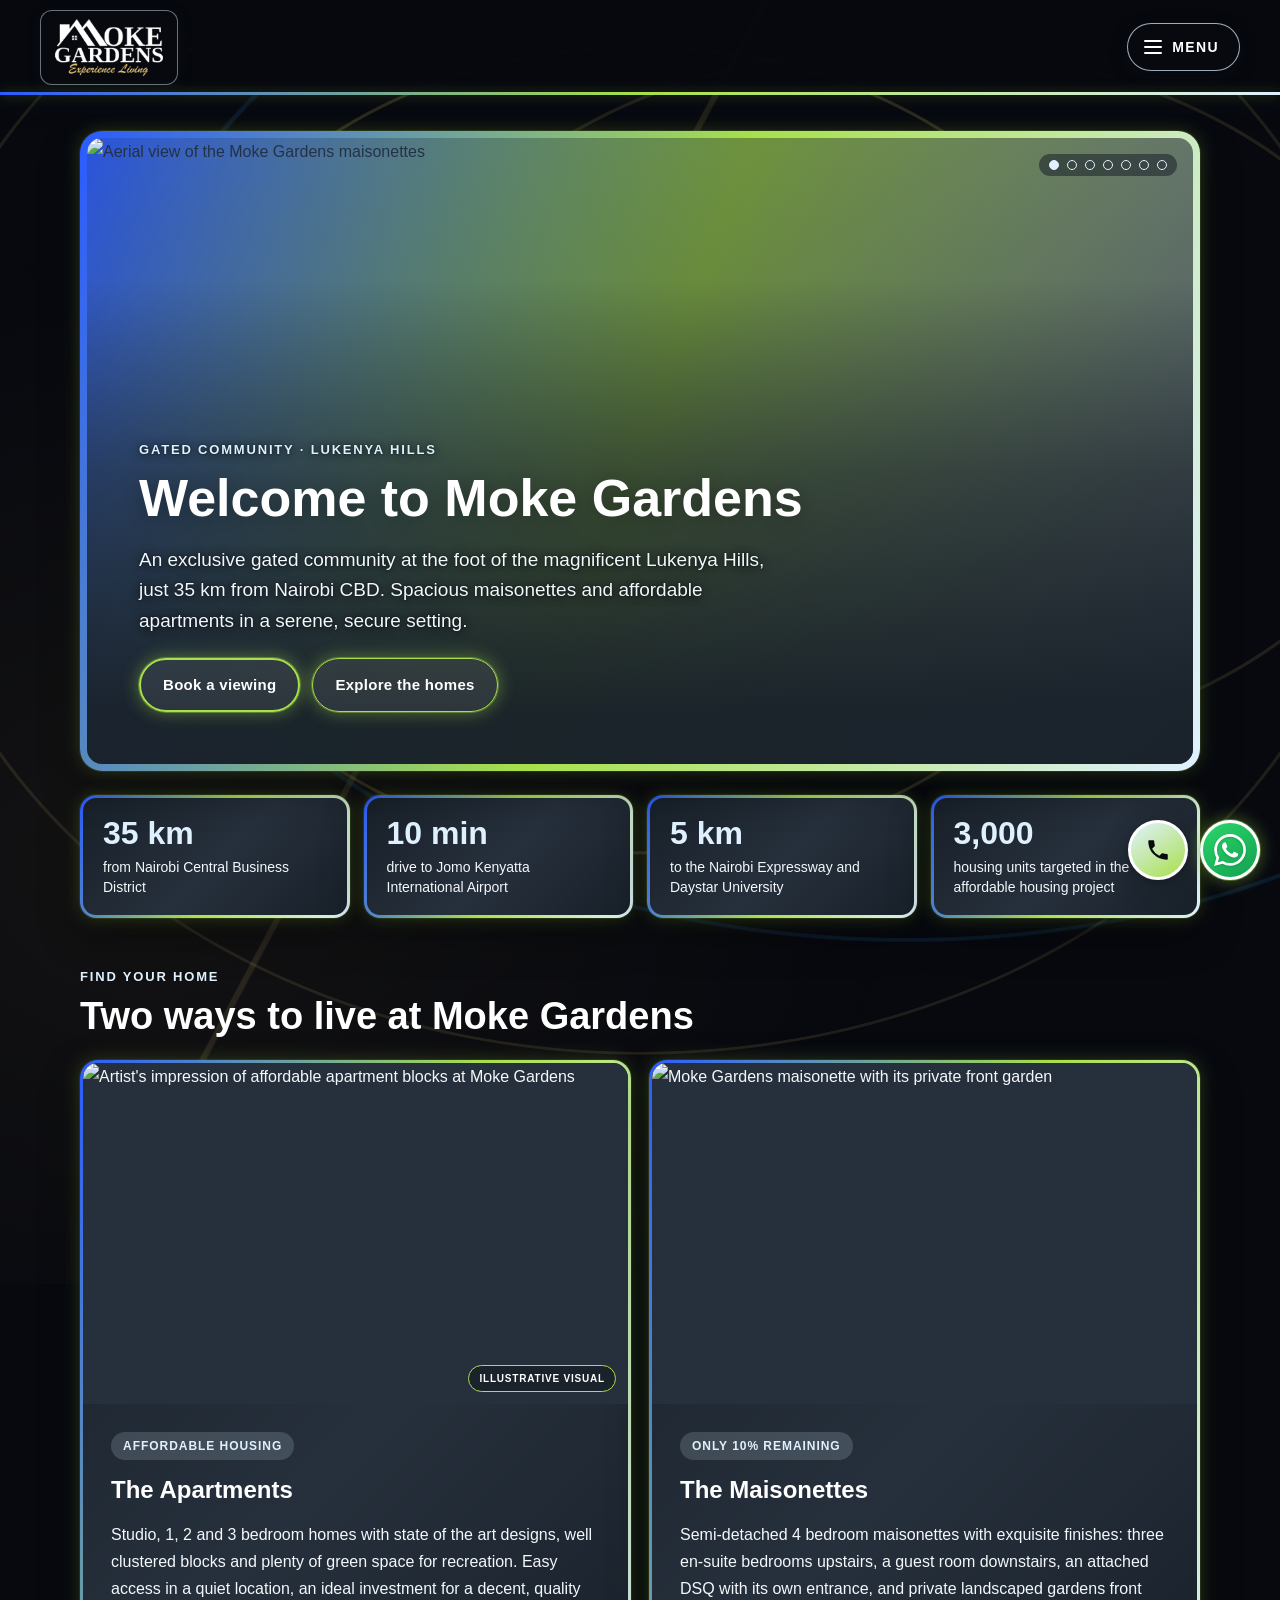
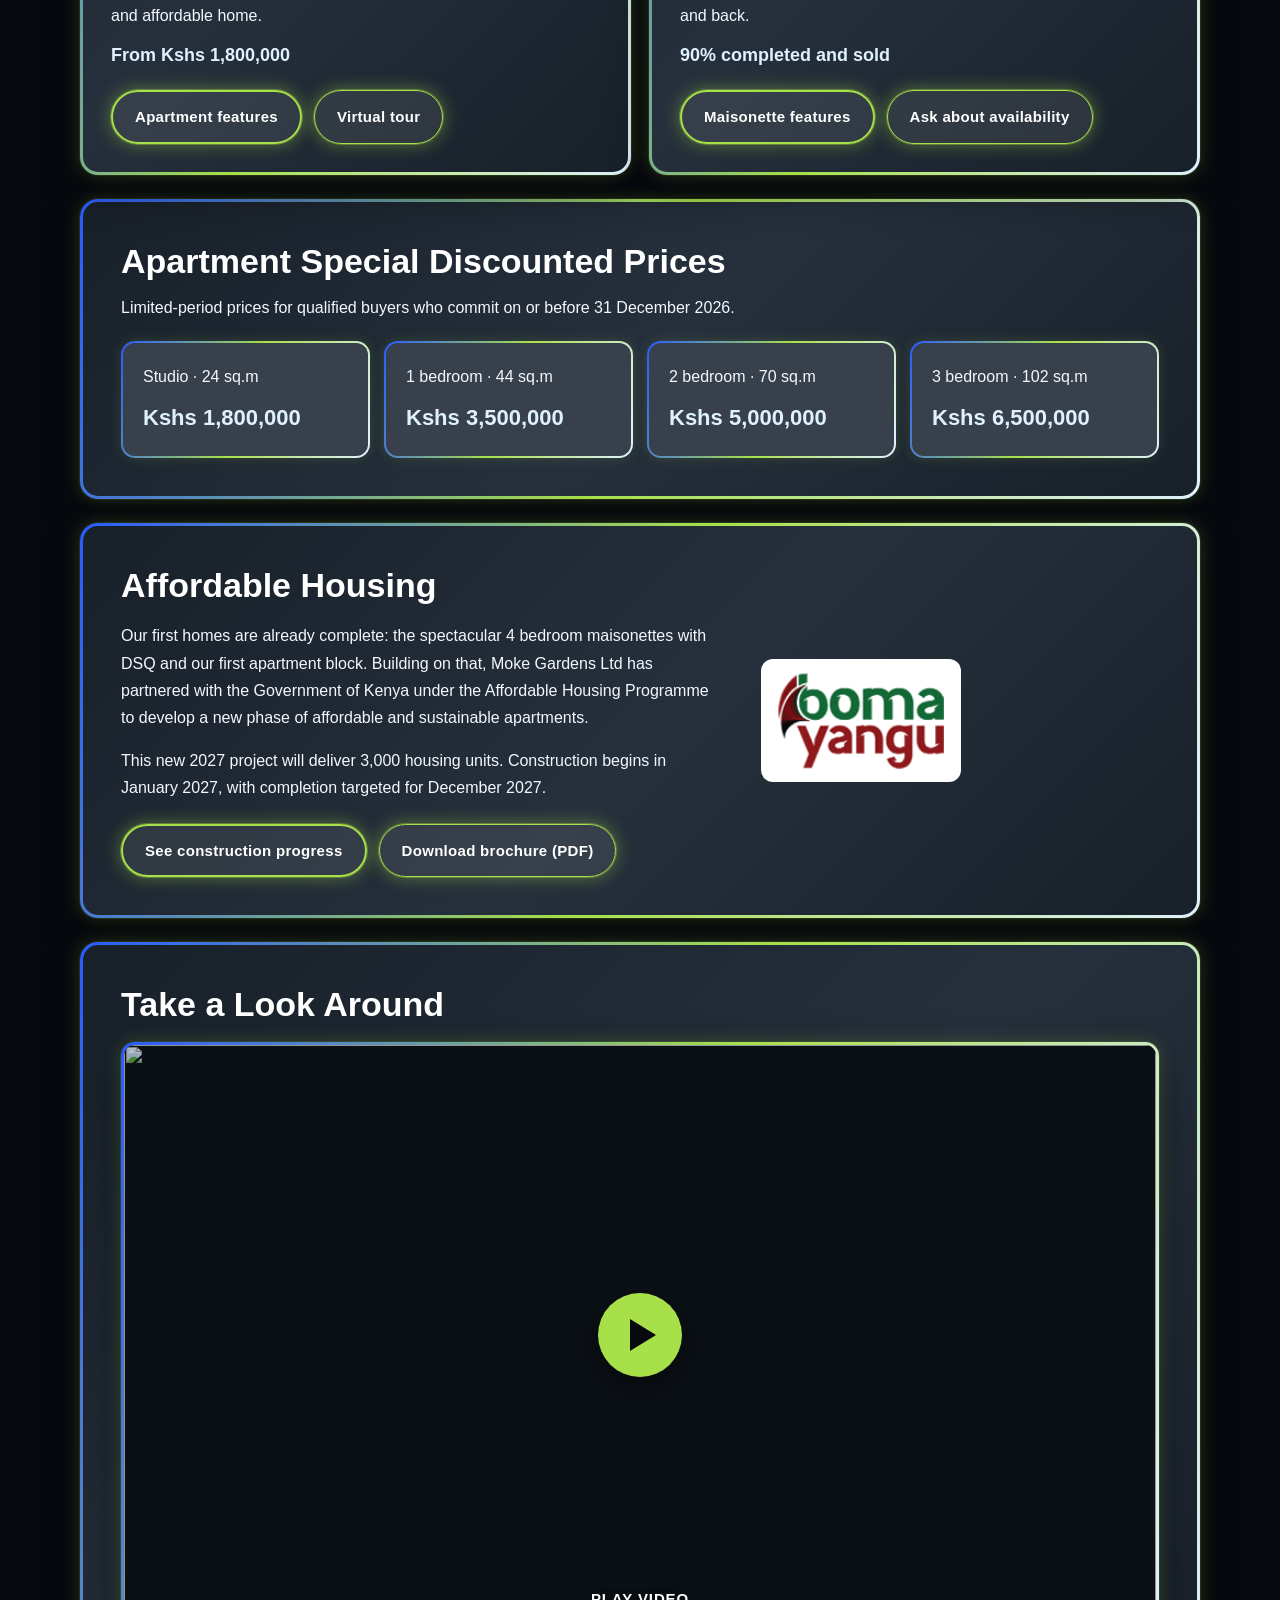
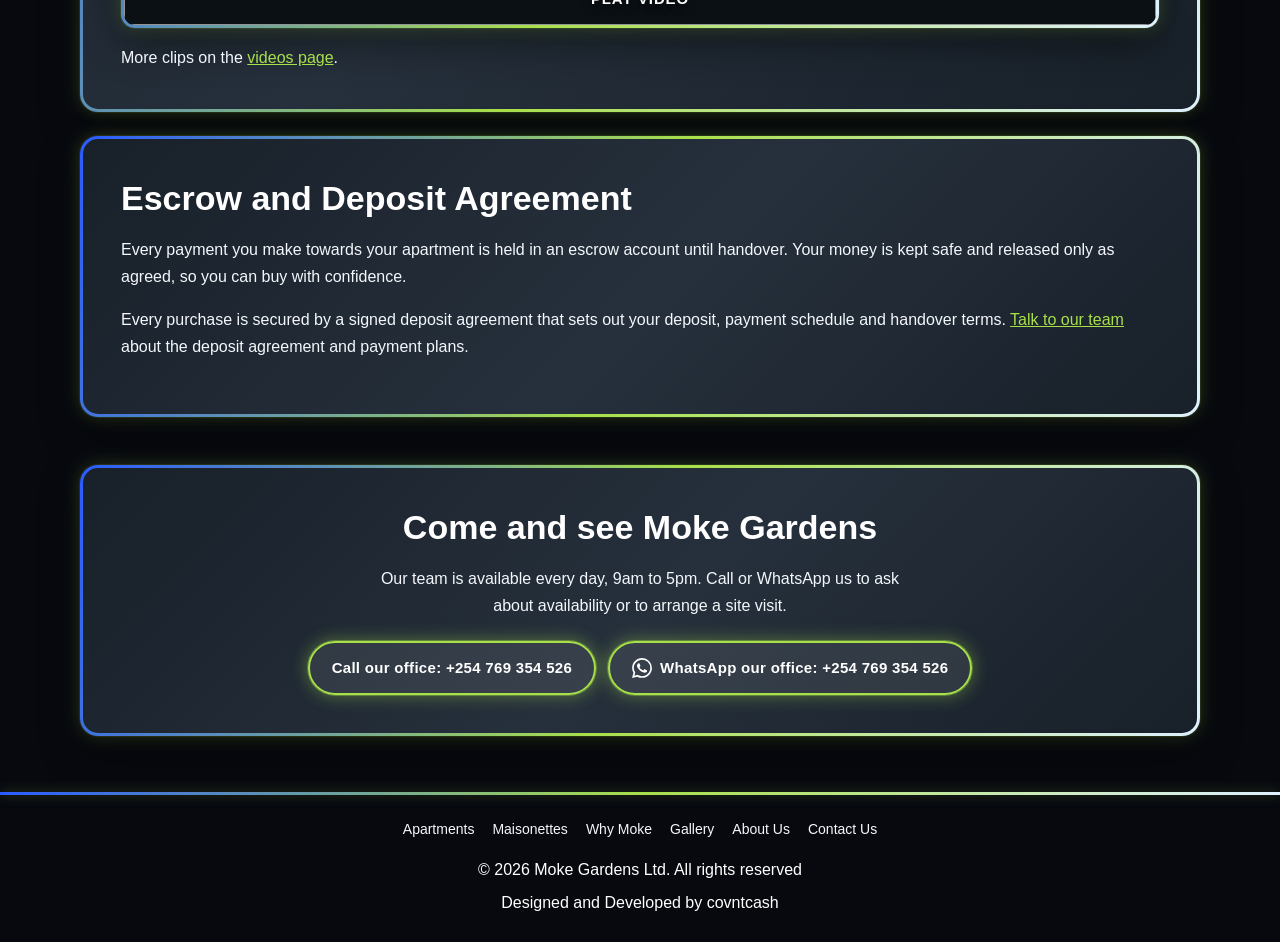
==== index.html @ e5488837 "Moke Gardens site with the gray frames + neon theme A copy of the vibe-code-it site (as of 200958d) " ====
<!doctype html>
<html lang="en-GB">
<head>
    <meta charset="utf-8">
    <meta name="viewport" content="width=device-width, initial-scale=1">
    <title>Moke Gardens | Gated Community Homes near Nairobi, Lukenya Hills</title>
    <link rel="icon" type="image/png" href="images/favicon.png">
    <link rel="apple-touch-icon" href="images/apple-touch-icon.png">
    <meta name="description" content="Moke Gardens is a gated community at the foot of the Lukenya Hills, 35 km from Nairobi CBD, offering 4 bedroom maisonettes and affordable studio to 3 bedroom apartments.">
    <link rel="canonical" href="https://mokegardens.co.ke/">
    <meta name="theme-color" content="#2779BE">

    <meta property="og:type" content="website">
    <meta property="og:site_name" content="Moke Gardens">
    <meta property="og:locale" content="en_GB">
    <meta property="og:title" content="Moke Gardens | Experience Living">
    <meta property="og:description" content="A gated community at the foot of the Lukenya Hills, 35 km from Nairobi CBD. Maisonettes and affordable apartments from Kshs 1,800,000.">
    <meta property="og:url" content="https://mokegardens.co.ke/">
    <meta property="og:image" content="https://mokegardens.co.ke/images/photos/2022-02-estate1.webp">
    <meta name="twitter:card" content="summary_large_image">

    <link rel="stylesheet" href="property-pages.css?v=20261106c">
    <link rel="preload" as="image" href="images/photos/2022-02-estate1.webp" imagesrcset="images/photos/thumbs/2022-02-estate1.webp 720w, images/photos/md/2022-02-estate1.webp 1200w, images/photos/2022-02-estate1.webp 1599w" imagesizes="(max-width: 1150px) 100vw, 1120px" fetchpriority="high">

    <script type="application/ld+json">
    {
        "@context": "https://schema.org",
        "@type": "RealEstateAgent",
        "name": "Moke Gardens",
        "url": "https://mokegardens.co.ke/",
        "logo": "https://mokegardens.co.ke/images/moke-logo.png",
        "image": "https://mokegardens.co.ke/images/photos/2022-02-estate1.webp",
        "description": "Gated community at the foot of the Lukenya Hills offering 4 bedroom maisonettes and affordable apartments.",
        "telephone": "+254769354526",
        "address": {
            "@type": "PostalAddress",
            "addressLocality": "Lukenya",
            "addressCountry": "KE"
        },
        "openingHours": "Mo-Su 09:00-17:00"
    }
    </script>
    <link rel="stylesheet" href="theme-neon.css?v=20261106a">
</head>
<body>
    <a class="skip-link" href="#main">Skip to content</a>
    <div class="site-shell">
        <header class="site-header">
            <div class="header-inner">
                <a class="brand" href="index.html" aria-label="Moke Gardens home">
                    <img src="images/moke-logo-light.png" alt="Moke Gardens – Experience Living" width="161" height="87">
                </a>
                <button class="nav-toggle" type="button" aria-expanded="false" aria-controls="site-nav"><span class="nav-toggle-icon" aria-hidden="true"></span><span class="nav-toggle-text">Menu</span></button>
                <nav class="site-nav" id="site-nav" aria-label="Main navigation">
                    <a href="index.html" aria-current="page">HOME</a>
                    <a href="apartments.html">APARTMENTS</a>
                    <a href="maisonette.html">MAISONETTES</a>
                    <a href="why-moke.html">WHY MOKE</a>
                    <details>
                        <summary>VIRTUAL TOUR</summary>
                        <div class="nav-dropdown">
                            <a href="1bed-virtual-tour.html">1 BEDROOM APARTMENT</a><a href="2bed-virtual-tour.html">2 BEDROOM APARTMENT</a>
                            <a href="3bed-virtual-tour.html">3 BEDROOM APARTMENT</a>
                        </div>
                    </details>
                    <details>
                        <summary>GALLERY</summary>
                        <div class="nav-dropdown">
                            <a href="construction-progress.html">CONSTRUCTION PROGRESS</a>
                            <a href="photo-gallery.html">PHOTOS</a>
                            <a href="videos.html">VIDEOS</a>
                        </div>
                    </details>
                    <a href="about-us.html">ABOUT US</a>
                    <a href="contact-us.html">CONTACT US</a>
                </nav>
            </div>
        </header>

        <main class="page-content" id="main">

            <!-- Hero -->
            <section class="hero hero--home" aria-labelledby="page-title">
                <div class="hero-slides" data-hero-slideshow>
                    <img class="hero-image hero-slide is-active" src="images/photos/2022-02-estate1.webp" srcset="images/photos/thumbs/2022-02-estate1.webp 720w, images/photos/md/2022-02-estate1.webp 1200w, images/photos/2022-02-estate1.webp 1599w" sizes="(max-width: 1150px) 100vw, 1120px" width="1599" height="899" alt="Aerial view of the Moke Gardens maisonettes" fetchpriority="high">
                    <img class="hero-image hero-slide" data-illustrative data-srcset="images/renders/thumbs/courtyard.webp?v=20261104e 600w, images/renders/md/courtyard.webp?v=20261104e 1000w, images/renders/courtyard.webp?v=20261104e 1468w" sizes="(max-width: 1150px) 100vw, 1120px" width="1468" height="887" alt="Illustrative visual: the vision for the new affordable apartment blocks at Moke Gardens" decoding="async">
                    <img class="hero-image hero-slide" data-srcset="images/photos/thumbs/2026-11-aerial-1.webp 720w, images/photos/md/2026-11-aerial-1.webp 1200w, images/photos/2026-11-aerial-1.webp 1600w" sizes="(max-width: 1150px) 100vw, 1120px" width="1600" height="899" alt="Aerial view of tree-lined maisonettes with red tiled roofs at Moke Gardens" decoding="async">
                    <span class="render-label hero-render-label">Illustrative visual &middot; new apartments</span>
                    <img class="hero-image hero-slide" data-srcset="images/photos/thumbs/2024-02-dji-0182-v.webp 720w, images/photos/md/2024-02-dji-0182-v.webp 1200w, images/photos/2024-02-dji-0182-v.webp 1920w" sizes="(max-width: 1150px) 100vw, 1120px" width="1920" height="1080" alt="Drone view over the Moke Gardens estate and gardens" decoding="async">
                    <img class="hero-image hero-slide" data-srcset="images/photos/thumbs/2022-02-house-18.webp 720w, images/photos/md/2022-02-house-18.webp 1200w, images/photos/2022-02-house-18.webp 1920w" sizes="(max-width: 1150px) 100vw, 1120px" width="1920" height="1277" alt="Bright Moke Gardens maisonette with landscaped garden" decoding="async">
                    <img class="hero-image hero-slide" data-srcset="images/photos/thumbs/2026-06-apartments-home.webp 720w, images/photos/md/2026-06-apartments-home.webp 1200w, images/photos/2026-06-apartments-home.webp 1920w" sizes="(max-width: 1150px) 100vw, 1120px" width="1920" height="1080" alt="Completed Moke Gardens apartment block with rooftop solar" decoding="async">
                    <img class="hero-image hero-slide" data-srcset="images/photos/thumbs/2026-11-aerial-2.webp 720w, images/photos/md/2026-11-aerial-2.webp 1200w, images/photos/2026-11-aerial-2.webp 1600w" sizes="(max-width: 1150px) 100vw, 1120px" width="1600" height="899" alt="Aerial view down a paved estate street lined with gardens and maisonettes" decoding="async">
                    <img class="hero-image hero-slide" data-srcset="images/photos/thumbs/2022-02-moke234.webp 720w, images/photos/md/2022-02-moke234.webp 1200w, images/photos/2022-02-moke234.webp 1920w" sizes="(max-width: 1150px) 100vw, 1120px" width="1920" height="1280" alt="Paved, tree-lined street between the maisonettes" decoding="async">
                    <img class="hero-image hero-slide" data-srcset="images/photos/thumbs/2022-02-house-171.webp 720w, images/photos/md/2022-02-house-171.webp 1200w, images/photos/2022-02-house-171.webp 1920w" sizes="(max-width: 1150px) 100vw, 1120px" width="1920" height="1277" alt="Furnished lounge inside a Moke Gardens home" decoding="async">
                </div>
                <div class="hero-dots" role="group" aria-label="Choose slide"><button type="button" aria-label="Show picture 1 of 7" aria-current="true"></button><button type="button" aria-label="Show picture 2 of 7"></button><button type="button" aria-label="Show picture 3 of 7"></button><button type="button" aria-label="Show picture 4 of 7"></button><button type="button" aria-label="Show picture 5 of 7"></button><button type="button" aria-label="Show picture 6 of 7"></button><button type="button" aria-label="Show picture 7 of 7"></button></div>
                <div class="hero-copy">
                    <p>Gated community · Lukenya Hills</p>
                    <h1 id="page-title">Welcome to Moke Gardens</h1>
                    <p class="hero-lead">An exclusive gated community at the foot of the magnificent Lukenya Hills, just 35 km from Nairobi CBD. Spacious maisonettes and affordable apartments in a serene, secure setting.</p>
                    <div class="btn-row">
                        <a class="btn btn-gold" href="https://wa.me/254769354526?text=Hello%20Moke%20Gardens%2C%20I%27d%20like%20to%20book%20a%20viewing." target="_blank" rel="noopener">Book a viewing</a>
                        <a class="btn" href="#homes">Explore the homes</a>
                    </div>
                </div>
            </section>

            <!-- Quick facts -->
            <section class="fact-grid reveal" aria-label="Location highlights">
                <div class="fact"><strong>35 km</strong><span>from Nairobi Central Business District</span></div>
                <div class="fact"><strong>10 min</strong><span>drive to Jomo Kenyatta International Airport</span></div>
                <div class="fact"><strong>5 km</strong><span>to the Nairobi Expressway and Daystar University</span></div>
                <div class="fact"><strong>3,000</strong><span>housing units targeted in the affordable housing project</span></div>
            </section>

            <!-- Homes -->
            <div class="section-head reveal" id="homes">
                <p>Find your home</p>
                <h2>Two ways to live at Moke Gardens</h2>
            </div>

            <div class="listing-grid">
                <article class="listing-card reveal">
                    <div class="render-figure"><img src="images/renders/courtyard.webp?v=20261104e" srcset="images/renders/thumbs/courtyard.webp?v=20261104e 600w, images/renders/md/courtyard.webp?v=20261104e 1000w, images/renders/courtyard.webp?v=20261104e 1468w" sizes="(max-width: 900px) 100vw, 540px" width="1468" height="887" alt="Artist's impression of affordable apartment blocks at Moke Gardens" loading="lazy" decoding="async"><span class="render-label">Illustrative visual</span></div>
                    <div class="listing-body">
                        <span class="listing-tag">Affordable housing</span>
                        <h3>The Apartments</h3>
                        <p>Studio, 1, 2 and 3 bedroom homes with state of the art designs, well clustered blocks and plenty of green space for recreation. Easy access in a quiet location, an ideal investment for a decent, quality and affordable home.</p>
                        <p class="listing-price">From Kshs 1,800,000</p>
                        <div class="btn-row">
                            <a class="btn btn-gold" href="apartments.html">Apartment features</a>
                            <a class="btn" href="2bed-virtual-tour.html">Virtual tour</a>
                        </div>
                    </div>
                </article>

                <article class="listing-card reveal">
                    <img src="images/photos/2022-02-house-18.webp" srcset="images/photos/thumbs/2022-02-house-18.webp 720w, images/photos/md/2022-02-house-18.webp 1200w, images/photos/2022-02-house-18.webp 1920w" sizes="(max-width: 900px) 100vw, 540px" width="1920" height="1277" alt="Moke Gardens maisonette with its private front garden" loading="lazy" decoding="async">
                    <div class="listing-body">
                        <span class="listing-tag">Only 10% remaining</span>
                        <h3>The Maisonettes</h3>
                        <p>Semi-detached 4 bedroom maisonettes with exquisite finishes: three en-suite bedrooms upstairs, a guest room downstairs, an attached DSQ with its own entrance, and private landscaped gardens front and back.</p>
                        <p class="listing-price">90% completed and sold</p>
                        <div class="btn-row">
                            <a class="btn btn-gold" href="maisonette.html">Maisonette features</a>
                            <a class="btn" href="https://wa.me/254769354526?text=Hello%20Moke%20Gardens%2C%20is%20a%20maisonette%20still%20available%3F" target="_blank" rel="noopener">Ask about availability</a>
                        </div>
                    </div>
                </article>
            </div>

            <!-- Pricing -->
            <section class="content-card pricing reveal" aria-labelledby="pricing-title">
                <h2 id="pricing-title">Apartment Special Discounted Prices</h2>
                <p class="pricing-intro">Limited-period prices for qualified buyers who commit on or before 31 December 2026.</p>
                <div class="price-grid">
                    <div class="price-item"><span>Studio · 24 sq.m</span><strong>Kshs 1,800,000</strong></div>
                    <div class="price-item"><span>1 bedroom · 44 sq.m</span><strong>Kshs 3,500,000</strong></div>
                    <div class="price-item"><span>2 bedroom · 70 sq.m</span><strong>Kshs 5,000,000</strong></div>
                    <div class="price-item"><span>3 bedroom · 102 sq.m</span><strong>Kshs 6,500,000</strong></div>
                </div>
            </section>

            <!-- Affordable housing -->
            <section class="content-card reveal" aria-labelledby="ahp-title">
                <div class="split">
                    <div>
                        <h2 id="ahp-title">Affordable Housing</h2>
                        <p>Our first homes are already complete: the spectacular 4 bedroom maisonettes with DSQ and our first apartment block. Building on that, Moke Gardens Ltd has partnered with the Government of Kenya under the Affordable Housing Programme to develop a new phase of affordable and sustainable apartments.</p>
                        <p>This new 2027 project will deliver 3,000 housing units. Construction begins in January 2027, with completion targeted for December 2027.</p>
                        <div class="btn-row">
                            <a class="btn btn-gold" href="construction-progress.html">See construction progress</a>
                            <a class="btn" href="files/moke-gardens-brochure.pdf?v=20261104e" target="_blank" rel="noopener">Download brochure (PDF)</a>
                        </div>
                    </div>
                    <span class="partner-logo">
                        <img src="images/partners/boma-yangu.png" width="153" height="91" alt="Boma Yangu – Affordable Housing Programme" loading="lazy">
                    </span>
                </div>
            </section>

            <!-- Video -->
            <section class="content-card reveal" aria-labelledby="video-title">
                <h2 id="video-title">Take a Look Around</h2>
                <div class="media-frame">
                    <button class="video-lite" type="button" data-youtube="x8S_i5KXcPo" aria-label="Play video: Moke Gardens video tour"><img src="images/photos/thumbs/2022-02-estate1.webp" alt="" loading="lazy" decoding="async"><span class="video-play" aria-hidden="true"></span><span class="video-label">Play video</span></button>
                </div>
                <p class="media-note">More clips on the <a href="videos.html">videos page</a>.</p>
            </section>

            <!-- Escrow protection -->
            <section class="content-card reveal" aria-labelledby="escrow-title">
                <h2 id="escrow-title">Escrow and Deposit Agreement</h2>
                <p>Every payment you make towards your apartment is held in an escrow account until handover. Your money is kept safe and released only as agreed, so you can buy with confidence.</p>
                <p>Every purchase is secured by a signed deposit agreement that sets out your deposit, payment schedule and handover terms. <a href="contact-us.html">Talk to our team</a> about the deposit agreement and payment plans.</p>
            </section>

            <!-- Call to action -->
            <section class="content-card cta-band reveal" aria-labelledby="cta-title">
                <h2 id="cta-title">Come and see Moke Gardens</h2>
                <p>Our team is available every day, 9am to 5pm. Call or WhatsApp us to ask about availability or to arrange a site visit.</p>
                <div class="btn-row">
                    <a class="btn btn-gold" href="tel:+254769354526">Call our office: +254 769 354 526</a>
                    <a class="btn btn-whatsapp" href="https://wa.me/254769354526?text=Hello%20Moke%20Gardens%2C%20I%27d%20like%20to%20book%20a%20viewing." target="_blank" rel="noopener"><svg viewBox="0 0 24 24" aria-hidden="true" focusable="false"><path fill="currentColor" d="M17.47 14.38c-.3-.15-1.76-.87-2.03-.97-.27-.1-.47-.15-.67.15-.2.3-.77.97-.94 1.16-.17.2-.35.22-.64.08-.3-.15-1.26-.47-2.39-1.48-.88-.79-1.48-1.76-1.65-2.06-.17-.3-.02-.46.13-.6.13-.14.3-.35.45-.52.15-.18.2-.3.3-.5.1-.2.05-.37-.03-.52-.07-.15-.67-1.61-.92-2.2-.24-.58-.49-.5-.67-.51h-.57c-.2 0-.52.07-.79.37-.27.3-1.04 1.02-1.04 2.48s1.07 2.88 1.21 3.07c.15.2 2.1 3.2 5.08 4.49.71.31 1.26.49 1.7.63.71.22 1.36.2 1.87.12.57-.09 1.76-.72 2-1.41.25-.7.25-1.29.18-1.41-.08-.13-.27-.2-.57-.35m-5.42 7.4h-.01a9.87 9.87 0 0 1-5.03-1.38l-.36-.21-3.74.98 1-3.65-.24-.37a9.86 9.86 0 0 1-1.51-5.26c0-5.45 4.44-9.88 9.89-9.88 2.64 0 5.12 1.03 6.99 2.9a9.82 9.82 0 0 1 2.89 6.99c0 5.45-4.44 9.88-9.89 9.88m8.41-18.3A11.82 11.82 0 0 0 12.05 0C5.5 0 .16 5.34.16 11.89c0 2.1.55 4.14 1.59 5.95L.06 24l6.3-1.65a11.88 11.88 0 0 0 5.68 1.45h.01c6.55 0 11.89-5.34 11.89-11.89a11.82 11.82 0 0 0-3.48-8.41Z"/></svg><span>WhatsApp our office: +254 769 354 526</span></a>
                </div>
            </section>
        </main>

        <footer class="site-footer">
            <nav aria-label="Footer">
                <a href="apartments.html">Apartments</a>
                <a href="maisonette.html">Maisonettes</a>
                <a href="why-moke.html">Why Moke</a>
                <a href="photo-gallery.html">Gallery</a>
                <a href="about-us.html">About Us</a>
                <a href="contact-us.html">Contact Us</a>
            </nav>
            <p>© <span data-year>2026</span> Moke Gardens Ltd. All rights reserved</p>
            <p>Designed and Developed by covntcash</p>
        </footer>
    </div>

    <div class="fab-stack">
        <a class="btn btn-whatsapp" href="https://wa.me/254769354526?text=Hello%20Moke%20Gardens%2C%20I%27d%20like%20to%20book%20a%20viewing." target="_blank" rel="noopener"><svg viewBox="0 0 24 24" aria-hidden="true" focusable="false"><path fill="currentColor" d="M17.47 14.38c-.3-.15-1.76-.87-2.03-.97-.27-.1-.47-.15-.67.15-.2.3-.77.97-.94 1.16-.17.2-.35.22-.64.08-.3-.15-1.26-.47-2.39-1.48-.88-.79-1.48-1.76-1.65-2.06-.17-.3-.02-.46.13-.6.13-.14.3-.35.45-.52.15-.18.2-.3.3-.5.1-.2.05-.37-.03-.52-.07-.15-.67-1.61-.92-2.2-.24-.58-.49-.5-.67-.51h-.57c-.2 0-.52.07-.79.37-.27.3-1.04 1.02-1.04 2.48s1.07 2.88 1.21 3.07c.15.2 2.1 3.2 5.08 4.49.71.31 1.26.49 1.7.63.71.22 1.36.2 1.87.12.57-.09 1.76-.72 2-1.41.25-.7.25-1.29.18-1.41-.08-.13-.27-.2-.57-.35m-5.42 7.4h-.01a9.87 9.87 0 0 1-5.03-1.38l-.36-.21-3.74.98 1-3.65-.24-.37a9.86 9.86 0 0 1-1.51-5.26c0-5.45 4.44-9.88 9.89-9.88 2.64 0 5.12 1.03 6.99 2.9a9.82 9.82 0 0 1 2.89 6.99c0 5.45-4.44 9.88-9.89 9.88m8.41-18.3A11.82 11.82 0 0 0 12.05 0C5.5 0 .16 5.34.16 11.89c0 2.1.55 4.14 1.59 5.95L.06 24l6.3-1.65a11.88 11.88 0 0 0 5.68 1.45h.01c6.55 0 11.89-5.34 11.89-11.89a11.82 11.82 0 0 0-3.48-8.41Z"/></svg><span>WhatsApp our office</span></a>
        <a class="btn btn-gold call-fab" href="tel:+254769354526"><svg viewBox="0 0 24 24" aria-hidden="true" focusable="false"><path fill="currentColor" d="M6.6 10.8a15.1 15.1 0 0 0 6.6 6.6l2.2-2.2c.3-.3.7-.4 1-.2 1.1.4 2.3.6 3.6.6.6 0 1 .4 1 1V20c0 .6-.4 1-1 1A17 17 0 0 1 3 4c0-.6.4-1 1-1h3.5c.6 0 1 .4 1 1 0 1.3.2 2.5.6 3.6.1.3 0 .7-.2 1l-2.3 2.2Z"/></svg><span>Call our office: +254 769 354 526</span></a>
    </div>
    <script src="site.js?v=20261030a" defer></script>
</body>
</html>
---- property-pages.css ----
:root {
    color-scheme: light;
    --moke-blue: #2779BE;
    --moke-navy: #21448E;
    --moke-deep-navy: #17345C;
    --moke-gold: #D6A84F;
    --moke-light-gold: #E8C878;
    --moke-text: #243247;
    --moke-muted: #5D6B7B;
    --moke-white: #F4F7FB;
    /* Surface palette (navy family). Gold accents and the page background stay as they are. */
    --surface-1: #17345C;
    --surface-2: #214875;
    --surface-hover: #0F2747;
    --stage: #0C1E38;
    --shade-rgb: 23, 52, 92;
    --shade-deep-rgb: 12, 30, 56;
    --ink-rgb: 8, 20, 38;
    /* Accent colours as RGB triplets, for translucent uses */
    --gold-rgb: 214, 168, 79;
    --light-gold-rgb: 232, 200, 120;
    --glow-rgb: 255, 220, 145;
    --moke-blue-rgb: 39, 121, 190;
}

* {
    box-sizing: border-box;
}

html {
    scroll-behavior: smooth;
}

body {
    position: relative;
    isolation: isolate;
    min-width: 320px;
    margin: 0;
    background: var(--moke-blue);
    color: var(--moke-text);
    font: 16px/1.7 Arial, Helvetica, sans-serif;
}

body::before,
body::after {
    position: fixed;
    inset: -30vmax;
    z-index: 0;
    pointer-events: none;
    content: "";
    opacity: 0.5;
    mix-blend-mode: screen;
}

body::before {
    background:
        radial-gradient(ellipse at center, transparent 0 34%, rgba(232, 200, 120, 0.34) 34.06% 34.24%, transparent 34.32% 51%, rgba(232, 200, 120, 0.22) 51.06% 51.22%, transparent 51.3%),
        radial-gradient(circle at 28% 26%, rgba(255, 220, 145, 0.8) 0 2px, transparent 3px),
        radial-gradient(circle at 71% 66%, rgba(255, 220, 145, 0.65) 0 1.5px, transparent 3px);
    animation: moke-background-orbit 72s linear infinite;
}

body::after {
    background:
        linear-gradient(118deg, transparent 46%, rgba(232, 200, 120, 0.24) 46.06% 46.22%, transparent 46.3%),
        radial-gradient(ellipse at 63% 47%, transparent 0 28%, rgba(232, 200, 120, 0.24) 28.06% 28.22%, transparent 28.3% 43%, rgba(39, 121, 190, 0.32) 43.08% 43.28%, transparent 43.4%),
        radial-gradient(circle at 71% 53%, rgba(255, 220, 145, 0.85) 0 2px, rgba(214, 168, 79, 0.2) 3px, transparent 9px),
        radial-gradient(ellipse at 26% 75%, rgba(214, 168, 79, 0.12), transparent 35%);
    animation: moke-background-drift 54s ease-in-out infinite alternate;
}

@keyframes moke-background-orbit {
    from { transform: rotate(0deg) translate3d(-1%, 0, 0); }
    to { transform: rotate(360deg) translate3d(1%, 0, 0); }
}

@keyframes moke-background-drift {
    from { transform: rotate(-8deg) translate3d(-2%, 1%, 0); }
    to { transform: rotate(8deg) translate3d(2%, -1%, 0); }
}

.site-shell {
    position: relative;
    z-index: 1;
    min-height: 100vh;
}

.site-header {
    position: sticky;
    top: 0;
    z-index: 5;
    border-bottom: 1px solid rgba(var(--light-gold-rgb), 0.55);
    background: rgba(var(--moke-blue-rgb), 0.96);
    box-shadow: 0 8px 28px rgba(var(--shade-rgb), 0.14);
    backdrop-filter: blur(12px);
}

.header-inner {
    display: flex;
    width: min(1200px, calc(100% - 40px));
    min-height: 76px;
    padding: 10px 0;
    align-items: center;
    justify-content: space-between;
    gap: 24px;
    margin: 0 auto;
}

.brand {
    display: inline-flex;
    flex: 0 0 auto;
    align-items: center;
}

.brand {
    padding: 6px 12px;
    border-radius: 12px;
    background: var(--moke-blue);
    border: 1px solid rgba(var(--light-gold-rgb), 0.45);
    box-shadow: 0 4px 14px rgba(var(--shade-rgb), 0.25);
}

.brand img {
    display: block;
    width: 112px;
    height: auto;
}

.site-nav {
    display: flex;
    flex-wrap: wrap;
    justify-content: flex-end;
    gap: 8px;
}

.site-nav a,
.site-nav summary {
    border-radius: 999px;
    padding: 9px 14px;
    color: var(--moke-white);
    font-size: 13px;
    font-weight: 700;
    letter-spacing: 0.06em;
    text-decoration: none;
    transition: background-color 180ms ease, color 180ms ease, transform 180ms ease;
}

.site-nav details {
    position: relative;
}

.site-nav summary {
    display: block;
    cursor: pointer;
    list-style: none;
}

.site-nav summary::-webkit-details-marker {
    display: none;
}

.site-nav summary::after {
    content: " ▾";
    color: var(--moke-light-gold);
}

.site-nav a:hover,
.site-nav a:focus-visible,
.site-nav a[aria-current="page"],
.site-nav details[open] > summary,
.site-nav summary.active {
    background: var(--moke-deep-navy);
    color: #FFFFFF;
}

.site-nav a:hover,
.site-nav details:hover > summary {
    transform: translateY(-2px);
}

.nav-dropdown {
    position: absolute;
    top: calc(100% + 8px);
    left: 0;
    z-index: 6;
    display: grid;
    min-width: 230px;
    gap: 4px;
    padding: 8px;
    border: 1px solid var(--moke-gold);
    border-radius: 14px;
    background: var(--moke-deep-navy);
    box-shadow: 0 16px 34px rgba(var(--shade-rgb), 0.3);
}

.nav-dropdown a {
    border-radius: 8px;
    white-space: nowrap;
}

.nav-dropdown a:hover {
    background: rgba(var(--gold-rgb), 0.18);
}

.page-content {
    width: min(1120px, calc(100% - 32px));
    margin: 36px auto 56px;
}

.hero {
    position: relative;
    display: grid;
    min-height: clamp(280px, 45vw, 480px);
    overflow: hidden;
    align-items: end;
    border: 7px solid transparent;
    border-radius: 22px;
    background:
        linear-gradient(135deg, rgba(var(--shade-rgb), 0.15), rgba(var(--shade-rgb), 0.82)) padding-box,
        linear-gradient(110deg, var(--moke-blue), var(--moke-gold), var(--moke-blue), var(--moke-light-gold), var(--moke-blue)) border-box;
    background-size: 100% 100%, 300% 300%;
    box-shadow: 0 18px 44px rgba(var(--shade-rgb), 0.24);
    animation: moke-hero-border 6s linear infinite;
}

.hero-image {
    position: absolute;
    inset: 0;
    width: 100%;
    height: 100%;
    object-fit: cover;
}

.hero-copy {
    position: relative;
    z-index: 1;
    padding: clamp(24px, 5vw, 52px);
    color: #FFFFFF;
    background: linear-gradient(0deg, rgba(var(--shade-rgb), 0.9), transparent);
}

.hero-copy p {
    margin: 0 0 8px;
    color: var(--moke-light-gold);
    font-size: 13px;
    font-weight: 700;
    letter-spacing: 0.14em;
    text-transform: uppercase;
}

.hero-copy h1 {
    margin: 0;
    color: #FFFFFF;
    font-size: clamp(30px, 5vw, 52px);
    line-height: 1.15;
    text-shadow: 0 3px 18px rgba(0, 0, 0, 0.28);
}

.content-card {
    margin-top: 24px;
    padding: clamp(22px, 4vw, 38px);
    border: 2px solid var(--moke-gold);
    border-radius: 18px;
    background: linear-gradient(135deg, var(--surface-1) 0%, var(--surface-2) 52%, var(--surface-1) 100%);
    color: var(--moke-white);
    box-shadow: 0 16px 40px rgba(var(--shade-rgb), 0.18);
}

.content-card h2,
.content-card h3 {
    margin: 0 0 16px;
    color: #FFFFFF;
    line-height: 1.25;
}

.content-card h2 {
    font-size: clamp(24px, 3vw, 34px);
}

.content-card h3 {
    font-size: 20px;
}

.content-card p {
    color: var(--moke-white);
}

.content-card a {
    color: var(--moke-light-gold);
}

.intro {
    display: grid;
    grid-template-columns: minmax(0, 1fr) minmax(240px, 0.8fr);
    align-items: center;
    gap: clamp(20px, 4vw, 42px);
}

.intro p {
    margin: 0;
    color: var(--moke-white);
}

.intro img {
    display: block;
    width: 100%;
    aspect-ratio: 16 / 10;
    border-radius: 12px;
    object-fit: cover;
    box-shadow: 0 10px 24px rgba(var(--shade-rgb), 0.18);
}

.feature-grid {
    display: grid;
    grid-template-columns: repeat(2, minmax(0, 1fr));
    gap: 18px;
    margin-top: 24px;
}

.feature-card {
    padding: clamp(20px, 3vw, 30px);
    border: 1px solid rgba(var(--gold-rgb), 0.68);
    border-radius: 18px;
    background: linear-gradient(145deg, var(--surface-1), var(--surface-2));
    box-shadow: 0 14px 30px rgba(var(--shade-rgb), 0.18);
}

.feature-card h2 {
    margin: 0 0 14px;
    color: var(--moke-light-gold);
    font-size: 23px;
}

.feature-card p {
    color: var(--moke-white);
}

.feature-card ul {
    display: grid;
    gap: 8px;
    margin: 0;
    padding-left: 20px;
    color: var(--moke-white);
}

.feature-card li::marker {
    color: var(--moke-gold);
}

.pricing {
    background: linear-gradient(145deg, var(--surface-1), var(--surface-2));
}

.pricing h2 {
    color: #FFFFFF;
}

.pricing-intro {
    margin: -4px 0 20px;
    color: var(--moke-white);
}

.price-grid {
    display: grid;
    grid-template-columns: repeat(auto-fit, minmax(210px, 1fr));
    gap: 14px;
}

.price-item {
    display: grid;
    gap: 8px;
    padding: 20px;
    border: 1px solid var(--moke-gold);
    border-radius: 14px;
    background: rgba(255, 255, 255, 0.08);
    color: var(--moke-white);
}

.price-item strong {
    color: var(--moke-light-gold);
    font-size: 22px;
}

.site-footer {
    padding: 26px 16px;
    border-top: 1px solid rgba(var(--light-gold-rgb), 0.55);
    color: #FFFFFF;
    text-align: center;
}

.site-footer p {
    margin: 0;
}

.value-grid,
.gallery-grid {
    display: grid;
    grid-template-columns: repeat(auto-fit, minmax(220px, 1fr));
    gap: 16px;
}

.value-card {
    padding: 22px;
    border: 1px solid var(--moke-gold);
    border-radius: 14px;
    background: rgba(255, 255, 255, 0.08);
}

.value-card h2,
.value-card h3 {
    margin: 0 0 8px;
    color: var(--moke-light-gold);
}

.value-card p {
    margin: 0;
    color: var(--moke-white);
}

.gallery-grid figure {
    overflow: hidden;
    margin: 0;
    border: 1px solid var(--moke-gold);
    border-radius: 14px;
    background: rgba(255, 255, 255, 0.08);
}

.gallery-grid a {
    display: block;
}

.gallery-grid img {
    display: block;
    width: 100%;
    aspect-ratio: 16 / 10;
    object-fit: cover;
    transition: transform 260ms ease;
}

.gallery-grid a:hover img,
.gallery-grid a:focus-visible img {
    transform: scale(1.04);
}

.gallery-grid figcaption {
    padding: 10px 12px;
    color: var(--moke-white);
    font-size: 14px;
}

.media-frame {
    overflow: hidden;
    border: 1px solid var(--moke-gold);
    border-radius: 14px;
    background: var(--stage);
    box-shadow: 0 12px 32px rgba(0, 0, 0, 0.22);
}

.media-frame iframe {
    display: block;
    width: 100%;
    aspect-ratio: 16 / 9;
    border: 0;
}

.virtual-tour-frame iframe {
    width: 100%;
    height: min(75vh, 700px);
    min-height: 420px;
    aspect-ratio: auto;
}

.media-note {
    margin: 16px 0 0;
    color: var(--moke-white);
}

.contact-links {
    display: flex;
    flex-wrap: wrap;
    gap: 12px;
}

.contact-links a {
    display: inline-flex;
    align-items: center;
    justify-content: center;
    min-height: 48px;
    padding: 10px 18px;
    border: 1px solid var(--moke-gold);
    border-radius: 999px;
    background: rgba(255, 255, 255, 0.08);
    color: var(--moke-white);
    font-weight: 700;
    text-decoration: none;
}

.contact-links a:hover,
.contact-links a:focus-visible {
    background: var(--moke-gold);
    color: var(--moke-deep-navy);
}

@keyframes moke-hero-border {
    from { background-position: 0 0, 0% 50%; }
    to { background-position: 0 0, 100% 50%; }
}

@media (hover: hover) and (prefers-reduced-motion: no-preference) {
    .content-card,
    .feature-card,
    .price-item {
        transition: transform 240ms ease, box-shadow 240ms ease;
    }

    .feature-card:hover,
    .price-item:hover {
        transform: translateY(-4px);
        box-shadow: 0 20px 42px rgba(var(--shade-rgb), 0.26);
    }
}

@media (max-width: 700px) {
    .header-inner {
        width: min(100% - 24px, 560px);
        min-height: 68px;
        gap: 12px;
    }

    .brand img {
        width: 92px;
    }

    .site-nav {
        gap: 2px;
    }

    .site-nav a {
        padding: 8px 9px;
        font-size: 11px;
    }

    .page-content {
        width: calc(100% - 20px);
        margin-top: 20px;
    }

    .intro,
    .feature-grid {
        grid-template-columns: 1fr;
    }

    .virtual-tour-frame iframe {
        height: 65vh;
        min-height: 360px;
    }
}

@media (prefers-reduced-motion: reduce) {
    *,
    *::before,
    *::after {
        scroll-behavior: auto !important;
        animation-duration: 0.01ms !important;
        animation-iteration-count: 1 !important;
        transition-duration: 0.01ms !important;
    }
}

/* ===== Shared upgrade components ===== */

.skip-link {
    position: absolute;
    left: 12px;
    top: -60px;
    z-index: 20;
    padding: 10px 16px;
    border-radius: 999px;
    background: var(--moke-gold);
    color: var(--moke-deep-navy);
    font-weight: 700;
    text-decoration: none;
}

.skip-link:focus {
    top: 12px;
}

/* Site menu: pages open from the top-right Menu button on every screen size */
.header-inner {
    position: relative;
}

.nav-toggle {
    display: inline-flex;
    flex: 0 0 auto;
    align-items: center;
    gap: 10px;
    height: 48px;
    padding: 0 20px 0 16px;
    border: 1px solid rgba(var(--light-gold-rgb), 0.7);
    border-radius: 999px;
    background: var(--moke-deep-navy);
    color: #FFFFFF;
    font: 700 14px/1 Arial, Helvetica, sans-serif;
    letter-spacing: 0.1em;
    text-transform: uppercase;
    cursor: pointer;
    box-shadow: 0 6px 18px rgba(var(--shade-deep-rgb), 0.25);
    transition: background-color 180ms ease, color 180ms ease, border-color 180ms ease;
}

.nav-toggle:hover,
.nav-toggle:focus-visible {
    border-color: var(--moke-gold);
    background: var(--surface-hover);
}

.nav-toggle[aria-expanded="true"] {
    border-color: var(--moke-gold);
    background: var(--moke-gold);
    color: var(--moke-deep-navy);
}

.nav-toggle-icon,
.nav-toggle-icon::before,
.nav-toggle-icon::after {
    display: block;
    width: 18px;
    height: 2px;
    border-radius: 2px;
    background: currentColor;
    transition: transform 200ms ease, background-color 200ms ease;
}

.nav-toggle-icon {
    position: relative;
}

.nav-toggle-icon::before,
.nav-toggle-icon::after {
    position: absolute;
    left: 0;
    content: "";
}

.nav-toggle-icon::before { top: -6px; }
.nav-toggle-icon::after { top: 6px; }

.nav-toggle[aria-expanded="true"] .nav-toggle-icon { background: transparent; }
.nav-toggle[aria-expanded="true"] .nav-toggle-icon::before { transform: translateY(6px) rotate(45deg); }
.nav-toggle[aria-expanded="true"] .nav-toggle-icon::after { transform: translateY(-6px) rotate(-45deg); }

.site-nav {
    position: absolute;
    top: calc(100% + 10px);
    right: 0;
    left: auto;
    z-index: 6;
    display: none;
    flex-direction: column;
    flex-wrap: nowrap;
    gap: 2px;
    width: min(340px, calc(100vw - 24px));
    max-height: calc(100vh - 120px);
    overflow-y: auto;
    padding: 10px;
    border: 1px solid var(--moke-gold);
    border-radius: 18px;
    background: var(--moke-deep-navy);
    box-shadow: 0 24px 48px rgba(var(--shade-deep-rgb), 0.45);
}

.site-nav.is-open {
    display: flex;
    animation: menu-in 160ms ease-out;
}

@keyframes menu-in {
    from { opacity: 0; transform: translateY(-6px); }
    to { opacity: 1; transform: none; }
}

.site-nav a,
.site-nav summary {
    padding: 12px 16px;
    border-radius: 12px;
    font-size: 14px;
}

.site-nav a:hover,
.site-nav details:hover > summary {
    transform: none;
}

.site-nav a:hover,
.site-nav a:focus-visible,
.site-nav summary:hover,
.site-nav summary:focus-visible,
.site-nav details[open] > summary {
    background: rgba(var(--gold-rgb), 0.16);
    color: var(--moke-light-gold);
}

.site-nav a[aria-current="page"] {
    background: var(--moke-gold);
    color: var(--moke-deep-navy);
}

.site-nav details {
    position: static;
}

.nav-dropdown {
    position: static;
    display: grid;
    min-width: 0;
    gap: 2px;
    margin: 2px 0 6px 18px;
    padding: 0 0 0 10px;
    border: 0;
    border-left: 2px solid rgba(var(--light-gold-rgb), 0.5);
    border-radius: 0;
    background: transparent;
    box-shadow: none;
}

.nav-dropdown a {
    padding: 10px 14px;
    font-size: 13px;
    white-space: normal;
}

@media (max-width: 700px) {
    .nav-toggle {
        height: 46px;
        padding: 0 16px 0 14px;
    }

    .site-nav {
        width: 100%;
    }
}

/* Buttons */
.btn {
    display: inline-flex;
    align-items: center;
    justify-content: center;
    gap: 8px;
    min-height: 48px;
    padding: 12px 22px;
    border: 1px solid var(--moke-gold);
    border-radius: 999px;
    background: rgba(255, 255, 255, 0.1);
    color: #FFFFFF;
    font-size: 15px;
    font-weight: 700;
    letter-spacing: 0.02em;
    text-decoration: none;
    transition: background-color 180ms ease, color 180ms ease, transform 180ms ease;
}

.btn:hover,
.btn:focus-visible {
    background: rgba(255, 255, 255, 0.2);
    transform: translateY(-2px);
}

.btn-gold {
    background: var(--moke-gold);
    color: var(--moke-deep-navy);
}

.btn-gold:hover,
.btn-gold:focus-visible {
    background: var(--moke-light-gold);
}

.content-card a.btn {
    color: #FFFFFF;
}

.content-card a.btn-gold {
    color: var(--moke-deep-navy);
}

.btn-row {
    display: flex;
    flex-wrap: wrap;
    gap: 12px;
    margin-top: 22px;
}

/* Home hero */
.hero--home {
    min-height: clamp(460px, 62vw, 640px);
}

.hero--home .hero-copy {
    padding-top: clamp(80px, 14vw, 160px);
    background: linear-gradient(0deg, rgba(var(--shade-rgb), 0.95) 10%, rgba(var(--shade-rgb), 0.55) 60%, transparent);
}

.hero-copy .hero-lead {
    max-width: 640px;
    margin: 16px 0 0;
    color: var(--moke-white);
    font-size: clamp(16px, 1.8vw, 19px);
    font-weight: 400;
    letter-spacing: 0;
    line-height: 1.6;
    text-transform: none;
}

/* Quick facts */
.fact-grid {
    display: grid;
    grid-template-columns: repeat(4, minmax(0, 1fr));
    gap: 14px;
    margin-top: 24px;
}

.fact {
    padding: 18px 20px;
    border: 1px solid rgba(var(--gold-rgb), 0.7);
    border-radius: 16px;
    background: linear-gradient(145deg, var(--surface-1), var(--surface-2));
    color: var(--moke-white);
}

.fact strong {
    display: block;
    color: var(--moke-light-gold);
    font-size: clamp(24px, 3vw, 32px);
    line-height: 1.1;
}

.fact span {
    display: block;
    margin-top: 6px;
    font-size: 14px;
    line-height: 1.45;
}

/* Section heading on the blue page background */
.section-head {
    margin: 48px 0 0;
    color: #FFFFFF;
}

.section-head p {
    margin: 0 0 6px;
    color: var(--moke-light-gold);
    font-size: 13px;
    font-weight: 700;
    letter-spacing: 0.14em;
    text-transform: uppercase;
}

.section-head h2 {
    margin: 0;
    font-size: clamp(26px, 3.4vw, 38px);
    line-height: 1.2;
}

/* Listing cards */
.listing-grid {
    display: grid;
    grid-template-columns: repeat(2, minmax(0, 1fr));
    gap: 18px;
    margin-top: 20px;
}

.listing-card {
    display: flex;
    flex-direction: column;
    overflow: hidden;
    border: 1px solid rgba(var(--gold-rgb), 0.7);
    border-radius: 18px;
    background: linear-gradient(145deg, var(--surface-1), var(--surface-2));
    color: var(--moke-white);
    box-shadow: 0 14px 30px rgba(var(--shade-rgb), 0.2);
}

.listing-card img {
    display: block;
    width: 100%;
    aspect-ratio: 16 / 10;
    object-fit: cover;
    background: var(--surface-2);
}

.listing-body {
    display: flex;
    flex: 1;
    flex-direction: column;
    padding: clamp(20px, 3vw, 28px);
}

.listing-body h3 {
    margin: 0;
    color: #FFFFFF;
    font-size: 24px;
}

.listing-tag {
    align-self: flex-start;
    margin-bottom: 10px;
    padding: 4px 12px;
    border-radius: 999px;
    background: rgba(var(--light-gold-rgb), 0.16);
    color: var(--moke-light-gold);
    font-size: 12px;
    font-weight: 700;
    letter-spacing: 0.08em;
    text-transform: uppercase;
}

.listing-body p {
    margin: 10px 0 0;
}

.listing-price {
    color: var(--moke-light-gold);
    font-size: 18px;
    font-weight: 700;
}

.listing-body .btn-row {
    margin-top: auto;
    padding-top: 20px;
}

/* Partner and split blocks */
.split {
    display: grid;
    grid-template-columns: minmax(0, 1.2fr) minmax(220px, 0.8fr);
    align-items: center;
    gap: clamp(20px, 4vw, 42px);
}

.split img {
    display: block;
    width: 100%;
    border-radius: 12px;
    object-fit: cover;
}

.partner-logo {
    display: block;
    max-width: 200px;
    padding: 12px 16px;
    border-radius: 12px;
    background: #FFFFFF;
}

.partner-logo img {
    display: block;
    width: 100%;
    height: auto;
}

.contact-people {
    display: grid;
    grid-template-columns: repeat(auto-fit, minmax(220px, 1fr));
    gap: 14px;
    margin-top: 18px;
}

.contact-person {
    padding: 16px 18px;
    border: 1px solid rgba(var(--gold-rgb), 0.6);
    border-radius: 14px;
    background: rgba(255, 255, 255, 0.06);
}

.contact-person strong {
    display: block;
    color: #FFFFFF;
}

.contact-person a {
    display: block;
    margin-top: 4px;
    overflow-wrap: anywhere;
}

.fine-print {
    margin-top: 16px;
    color: rgba(244, 247, 251, 0.82);
    font-size: 14px;
}

/* Call-to-action band */
.cta-band {
    margin-top: 48px;
    text-align: center;
    background:
        radial-gradient(circle at 20% 0%, rgba(var(--light-gold-rgb), 0.22), transparent 55%),
        linear-gradient(135deg, var(--surface-1) 0%, var(--surface-2) 52%, var(--surface-1) 100%);
}

.cta-band p {
    max-width: 560px;
    margin: 0 auto;
}

.cta-band .btn-row {
    justify-content: center;
}

/* Footer */
.site-footer {
    display: grid;
    gap: 6px;
    justify-items: center;
}

.site-footer nav {
    display: flex;
    flex-wrap: wrap;
    justify-content: center;
    gap: 6px 18px;
    margin-bottom: 8px;
}

.site-footer a {
    color: var(--moke-white);
    font-size: 14px;
    text-decoration: none;
}

.site-footer a:hover {
    color: var(--moke-light-gold);
    text-decoration: underline;
}

/* Floating call button (phones) */
.call-fab {
    position: fixed;
    right: 16px;
    bottom: 16px;
    z-index: 8;
    display: none;
    box-shadow: 0 10px 26px rgba(var(--shade-deep-rgb), 0.4);
}

/* Scroll reveal (only when JS is running) */
.js .reveal {
    opacity: 0;
    transform: translateY(18px);
    transition: opacity 600ms ease, transform 600ms ease;
}

.js .reveal.is-visible {
    opacity: 1;
    transform: none;
}

@media (max-width: 900px) {
    .fact-grid {
        grid-template-columns: repeat(2, minmax(0, 1fr));
    }

    .listing-grid,
    .split {
        grid-template-columns: 1fr;
    }
}

@media (max-width: 700px) {
    .call-fab {
        display: inline-flex;
    }

    .site-footer {
        padding-bottom: 88px;
    }

    .btn-row .btn {
        flex: 1 1 100%;
    }
}

@media (prefers-reduced-motion: reduce) {
    .js .reveal {
        opacity: 1;
        transform: none;
    }
}

/* ===== Galleries, floor plans, lightbox ===== */

.jump-links {
    display: flex;
    flex-wrap: wrap;
    gap: 8px;
    margin-top: 18px;
}

.content-card .jump-links a {
    padding: 7px 14px;
    border: 1px solid rgba(var(--gold-rgb), 0.7);
    border-radius: 999px;
    background: rgba(255, 255, 255, 0.06);
    color: var(--moke-white);
    font-size: 14px;
    font-weight: 700;
    text-decoration: none;
}

.content-card .jump-links a:hover,
.content-card .jump-links a:focus-visible {
    background: var(--moke-gold);
    color: var(--moke-deep-navy);
}

.content-card[id] {
    scroll-margin-top: 110px;
}

.gallery-grid img {
    height: auto;
    background: rgba(255, 255, 255, 0.06);
}

.interior-grid + h3 {
    margin-top: 28px;
}

.plan-grid img {
    aspect-ratio: 4 / 5;
    padding: 10px;
    object-fit: contain;
    background: #FFFFFF;
}

.why-photo {
    display: block;
    width: 100%;
    aspect-ratio: 21 / 9;
    margin: 6px 0 24px;
    border-radius: 14px;
    object-fit: cover;
    box-shadow: 0 10px 24px rgba(var(--shade-deep-rgb), 0.25);
}

.listing-card img,
.intro img,
.hero-image {
    height: auto;
}

.hero-image {
    height: 100%;
}

.lightbox {
    width: 100vw;
    max-width: none;
    height: 100vh;
    max-height: none;
    margin: 0;
    padding: 0;
    border: 0;
    background: rgba(var(--ink-rgb), 0.94);
    color: #FFFFFF;
}

.lightbox::backdrop {
    background: rgba(var(--ink-rgb), 0.6);
}

.lightbox[open] {
    display: grid;
    grid-template-rows: 1fr auto;
    place-items: center;
}

.lightbox figure {
    display: grid;
    width: 100%;
    height: 100%;
    margin: 0;
    padding: 64px 72px 0;
    place-items: center;
    box-sizing: border-box;
}

.lightbox img {
    max-width: 100%;
    max-height: calc(100vh - 140px);
    border-radius: 10px;
    object-fit: contain;
    box-shadow: 0 20px 60px rgba(0, 0, 0, 0.5);
}

.lightbox-caption {
    padding: 14px 16px 22px;
    font-size: 15px;
    text-align: center;
}

.lightbox-caption span {
    margin-left: 10px;
    color: var(--moke-light-gold);
}

.lightbox button {
    position: absolute;
    display: grid;
    width: 48px;
    height: 48px;
    place-items: center;
    border: 1px solid rgba(var(--light-gold-rgb), 0.6);
    border-radius: 999px;
    background: rgba(var(--shade-rgb), 0.85);
    color: #FFFFFF;
    font-size: 24px;
    line-height: 1;
    cursor: pointer;
}

.lightbox button:hover,
.lightbox button:focus-visible {
    background: var(--moke-gold);
    color: var(--moke-deep-navy);
}

.lightbox-close { top: 14px; right: 14px; }
.lightbox-prev { top: 50%; left: 14px; transform: translateY(-50%); }
.lightbox-next { top: 50%; right: 14px; transform: translateY(-50%); }

/* WhatsApp (inline buttons) */
.btn-whatsapp {
    border-color: #1FB855;
    background: linear-gradient(135deg, #2BD66B, #17A34A);
    color: #06301A;
}

.btn-whatsapp:hover,
.btn-whatsapp:focus-visible {
    background: linear-gradient(135deg, #45E07F, #1FB855);
}

.content-card a.btn-whatsapp,
.contact-links a.btn-whatsapp {
    color: #06301A;
}

.btn-whatsapp svg {
    width: 20px;
    height: 20px;
    flex: 0 0 auto;
}

/* Floating chat + call buttons */
.fab-stack {
    position: fixed;
    right: 20px;
    bottom: 20px;
    z-index: 8;
    display: flex;
    flex-direction: column;
    align-items: flex-end;
    gap: 12px;
}

.fab-stack .btn {
    position: relative;
    width: 60px;
    height: 60px;
    min-height: 0;
    padding: 0;
    border: 3px solid #FFFFFF;
    box-shadow:
        0 2px 4px rgba(var(--shade-deep-rgb), 0.18),
        0 10px 24px rgba(var(--shade-deep-rgb), 0.32);
    transition: transform 200ms ease, box-shadow 200ms ease;
}

.fab-stack .btn:hover,
.fab-stack .btn:focus-visible {
    transform: translateY(-3px) scale(1.04);
    box-shadow:
        0 4px 8px rgba(var(--shade-deep-rgb), 0.2),
        0 16px 32px rgba(var(--shade-deep-rgb), 0.38);
}

.fab-stack .btn-whatsapp {
    background: linear-gradient(145deg, #2BD66B 0%, #12A150 100%);
    color: #FFFFFF;
}

.fab-stack .btn-whatsapp svg {
    width: 32px;
    height: 32px;
    filter: drop-shadow(0 1px 1px rgba(0, 0, 0, 0.15));
}

/* Soft pulse ring to draw the eye, every few seconds */
.fab-stack .btn-whatsapp::before {
    position: absolute;
    inset: -3px;
    z-index: -1;
    border-radius: 999px;
    background: #25D366;
    content: "";
    animation: wa-pulse 3.2s ease-out infinite;
}

@keyframes wa-pulse {
    0% { opacity: 0.55; transform: scale(1); }
    60% { opacity: 0; transform: scale(1.55); }
    100% { opacity: 0; transform: scale(1.55); }
}

/* Label that slides out on hover (desktop); kept for screen readers otherwise */
.fab-stack .btn span {
    position: absolute;
    width: 1px;
    height: 1px;
    overflow: hidden;
    clip: rect(0 0 0 0);
    white-space: nowrap;
}

@media (hover: hover) and (min-width: 701px) {
    .fab-stack .btn-whatsapp span {
        top: 50%;
        right: calc(100% + 12px);
        width: auto;
        height: auto;
        padding: 9px 14px;
        overflow: visible;
        clip: auto;
        border-radius: 10px;
        background: #FFFFFF;
        color: var(--moke-deep-navy);
        font-size: 14px;
        font-weight: 700;
        letter-spacing: 0;
        box-shadow: 0 8px 22px rgba(var(--shade-deep-rgb), 0.3);
        opacity: 0;
        pointer-events: none;
        transform: translate(8px, -50%);
        transition: opacity 180ms ease, transform 180ms ease;
    }

    .fab-stack .btn-whatsapp:hover span,
    .fab-stack .btn-whatsapp:focus-visible span {
        opacity: 1;
        transform: translate(0, -50%);
    }
}

.fab-stack .call-fab {
    position: relative;
    inset: auto;
    background: linear-gradient(145deg, var(--moke-light-gold), var(--moke-gold));
    color: var(--moke-deep-navy);
}

.fab-stack .call-fab svg {
    width: 26px;
    height: 26px;
}

@media (max-width: 700px) {
    .hero--home .hero-copy {
        padding-top: 210px;
    }

    .fab-stack {
        right: 14px;
        bottom: 14px;
        gap: 10px;
    }

    .fab-stack .btn {
        width: 54px;
        height: 54px;
    }

    .fab-stack .btn-whatsapp svg {
        width: 29px;
        height: 29px;
    }
}

@media (prefers-reduced-motion: reduce) {
    .fab-stack .btn-whatsapp::before {
        display: none;
    }
}

@media (max-width: 700px) {
    .lightbox figure {
        padding: 64px 8px 0;
    }

    .lightbox-prev,
    .lightbox-next {
        top: auto;
        bottom: 14px;
        transform: none;
    }

    .lightbox-caption {
        padding: 14px 72px 26px;
    }

    .why-photo {
        aspect-ratio: 16 / 10;
    }
}

.contact-links a {
    gap: 8px;
}

@media (max-width: 700px) {
    .site-footer {
        padding-bottom: 140px;
    }
}

.hero-copy p {
    text-shadow: 0 1px 10px rgba(var(--ink-rgb), 0.85), 0 0 2px rgba(var(--ink-rgb), 0.6);
}

.hero-copy {
    background: linear-gradient(0deg, rgba(var(--shade-rgb), 0.94) 0%, rgba(var(--shade-rgb), 0.6) 55%, transparent);
}

/* Click-to-play YouTube (loads the player only when pressed) */
.video-lite {
    position: relative;
    display: block;
    width: 100%;
    aspect-ratio: 16 / 9;
    padding: 0;
    overflow: hidden;
    border: 0;
    background: var(--stage);
    cursor: pointer;
}

.video-lite img {
    position: absolute;
    inset: 0;
    width: 100%;
    height: 100%;
    object-fit: cover;
    opacity: 0.75;
    transition: opacity 200ms ease, transform 400ms ease;
}

.video-lite:hover img,
.video-lite:focus-visible img {
    opacity: 0.9;
    transform: scale(1.02);
}

.video-play {
    position: absolute;
    top: 50%;
    left: 50%;
    width: 84px;
    height: 84px;
    border-radius: 999px;
    background: var(--moke-gold);
    box-shadow: 0 10px 30px rgba(0, 0, 0, 0.4);
    transform: translate(-50%, -50%);
}

.video-play::after {
    position: absolute;
    top: 50%;
    left: 54%;
    border-width: 16px 0 16px 26px;
    border-style: solid;
    border-color: transparent transparent transparent var(--moke-deep-navy);
    content: "";
    transform: translate(-50%, -50%);
}

.video-label {
    position: absolute;
    bottom: 18px;
    left: 0;
    right: 0;
    color: #FFFFFF;
    font-size: 15px;
    font-weight: 700;
    letter-spacing: 0.06em;
    text-align: center;
    text-shadow: 0 2px 10px rgba(0, 0, 0, 0.6);
    text-transform: uppercase;
}

/* Contact page: WhatsApp button matches the homepage one */
.contact-links a.btn-whatsapp {
    border-color: #1FB855;
    background: linear-gradient(135deg, #2BD66B, #17A34A);
    color: #06301A;
}

.contact-links a.btn-whatsapp:hover,
.contact-links a.btn-whatsapp:focus-visible {
    background: linear-gradient(135deg, #45E07F, #1FB855);
    color: #06301A;
}

/* Floating buttons: Call beside WhatsApp at the bottom right */
.fab-stack {
    flex-direction: row-reverse;
    align-items: center;
}

.fab-stack .call-fab {
    display: inline-flex;
}

@media (hover: hover) and (min-width: 701px) {
    .fab-stack .btn span {
        top: auto;
        right: 0;
        bottom: calc(100% + 12px);
        width: auto;
        height: auto;
        padding: 9px 14px;
        overflow: visible;
        clip: auto;
        border-radius: 10px;
        background: #FFFFFF;
        color: var(--moke-deep-navy);
        font-size: 14px;
        font-weight: 700;
        letter-spacing: 0;
        box-shadow: 0 8px 22px rgba(var(--shade-deep-rgb), 0.3);
        opacity: 0;
        pointer-events: none;
        transform: translateY(6px);
        transition: opacity 180ms ease, transform 180ms ease;
    }

    .fab-stack .btn:hover span,
    .fab-stack .btn:focus-visible span {
        opacity: 1;
        transform: none;
    }
}

@media (max-width: 700px) {
    .site-footer {
        padding-bottom: 96px;
    }
}

/* ===== 360° virtual tour viewer ===== */
.tour {
    display: grid;
    gap: 14px;
}

.tour:fullscreen {
    display: block;
    background: var(--stage);
}

.tour-view {
    position: relative;
    height: min(72vh, 680px);
    min-height: 380px;
    overflow: hidden;
    border: 1px solid var(--moke-gold);
    border-radius: 14px;
    background: var(--stage);
    cursor: grab;
    touch-action: none;
    user-select: none;
    -webkit-user-select: none;
}

.tour:fullscreen .tour-view {
    height: 100vh;
    border: 0;
    border-radius: 0;
}

.tour:fullscreen .tour-rooms {
    position: absolute;
    right: 0;
    bottom: 16px;
    left: 0;
    justify-content: center;
}

.tour-view.is-dragging {
    cursor: grabbing;
}

.tour-view:focus-visible {
    outline: 3px solid var(--moke-light-gold);
    outline-offset: 2px;
}

.tour-canvas {
    position: absolute;
    inset: 0;
    display: block;
    width: 100%;
    height: 100%;
}

.tour-view.is-static {
    background-position: center;
    background-size: cover;
}

.tour-view.is-static .tour-canvas,
.tour-view.is-static .tour-hint,
.tour-view.is-static .tour-btn[data-act="zoomin"],
.tour-view.is-static .tour-btn[data-act="zoomout"] {
    display: none;
}

.tour-loading {
    position: absolute;
    top: 50%;
    left: 50%;
    display: none;
    width: 46px;
    height: 46px;
    margin: -23px 0 0 -23px;
    border: 4px solid rgba(255, 255, 255, 0.25);
    border-top-color: var(--moke-gold);
    border-radius: 999px;
    animation: tour-spin 800ms linear infinite;
}

.tour-view.is-loading .tour-loading {
    display: block;
}

@keyframes tour-spin {
    to { transform: rotate(360deg); }
}

.tour-title {
    position: absolute;
    top: 14px;
    left: 14px;
    margin: 0;
    padding: 8px 14px;
    border-radius: 999px;
    background: rgba(var(--shade-deep-rgb), 0.78);
    color: #FFFFFF;
    font-size: 15px;
    font-weight: 700;
    backdrop-filter: blur(6px);
}

.tour-hint {
    position: absolute;
    bottom: 16px;
    left: 50%;
    margin: 0;
    padding: 8px 16px;
    border-radius: 999px;
    background: rgba(var(--shade-deep-rgb), 0.78);
    color: #FFFFFF;
    font-size: 14px;
    pointer-events: none;
    transform: translateX(-50%);
    transition: opacity 300ms ease;
}

.tour-hint.is-hidden {
    opacity: 0;
}

.tour-tools {
    position: absolute;
    top: 14px;
    right: 14px;
    display: flex;
    gap: 8px;
}

.tour-btn {
    display: grid;
    width: 42px;
    height: 42px;
    place-items: center;
    border: 1px solid rgba(var(--light-gold-rgb), 0.6);
    border-radius: 999px;
    background: rgba(var(--shade-deep-rgb), 0.78);
    color: #FFFFFF;
    font-size: 20px;
    line-height: 1;
    cursor: pointer;
}

.tour-btn:hover,
.tour-btn:focus-visible {
    background: var(--moke-gold);
    color: var(--moke-deep-navy);
}

.tour-rooms {
    display: flex;
    flex-wrap: wrap;
    gap: 8px;
}

.tour-rooms button {
    padding: 9px 16px;
    border: 1px solid rgba(var(--gold-rgb), 0.7);
    border-radius: 999px;
    background: rgba(255, 255, 255, 0.06);
    color: var(--moke-white);
    font: 700 14px/1.2 Arial, Helvetica, sans-serif;
    cursor: pointer;
}

.tour-rooms button:hover,
.tour-rooms button:focus-visible {
    background: rgba(var(--gold-rgb), 0.2);
}

.tour-rooms button[aria-current="true"] {
    background: var(--moke-gold);
    color: var(--moke-deep-navy);
}

@media (max-width: 700px) {
    .tour-view {
        height: 62vh;
        min-height: 320px;
    }

    .tour-rooms {
        flex-wrap: nowrap;
        overflow-x: auto;
        padding-bottom: 4px;
        scrollbar-width: thin;
    }

    .tour-rooms button {
        flex: 0 0 auto;
    }
}

/* Illustrative visual label on artist's impressions */
.render-figure {
    position: relative;
    margin: 0;
}
.render-figure img {
    display: block;
}
.render-label {
    position: absolute;
    right: 12px;
    bottom: 12px;
    z-index: 2;
    padding: 4px 10px;
    border: 1px solid var(--moke-gold);
    border-radius: 999px;
    background: rgba(var(--shade-rgb), 0.88);
    color: #FFFFFF;
    font-size: 10px;
    font-weight: 700;
    letter-spacing: 0.08em;
    text-transform: uppercase;
    pointer-events: none;
}
.hero > .render-label {
    top: 14px;
    bottom: auto;
}
.gallery-grid .render-figure .render-label {
    bottom: auto;
    top: 10px;
}
.gallery-grid .render-figure {
    border: 1px solid var(--moke-gold);
}

/* Homepage hero slideshow */
.hero-slides {
    position: absolute;
    inset: 0;
}
.hero-slide {
    opacity: 0;
    transition: opacity 1.2s ease, transform 7s ease-out;
    transform: scale(1.04);
}
.hero-slide.is-active {
    opacity: 1;
    transform: scale(1);
}
.hero-dots {
    position: absolute;
    top: 16px;
    right: 16px;
    z-index: 2;
    display: flex;
    gap: 8px;
    padding: 6px 10px;
    border-radius: 999px;
    background: rgba(var(--shade-rgb), 0.55);
}
.hero-dots button {
    width: 10px;
    height: 10px;
    padding: 0;
    border: 1px solid var(--moke-light-gold);
    border-radius: 50%;
    background: transparent;
    cursor: pointer;
}
.hero-dots button[aria-current="true"] {
    background: var(--moke-light-gold);
}
.hero-dots button:focus-visible {
    outline: 2px solid #FFFFFF;
    outline-offset: 2px;
}
@media (prefers-reduced-motion: reduce) {
    .hero-slide { transition: none; transform: none; }
}
.hero-slides .hero-render-label {
    top: 16px;
    left: 16px;
    right: auto;
    bottom: auto;
    opacity: 0;
    transition: opacity 0.8s ease;
}
.hero-slide.is-active[data-illustrative] + .hero-render-label {
    opacity: 1;
}
@media (max-width: 600px) {
    .hero-slides .hero-render-label {
        top: 52px;
        left: auto;
        right: 16px;
    }
}

/* ===== Room-by-room tour (illustrative visuals) ===== */
.tour-layout {
    display: grid;
    grid-template-columns: minmax(0, 1fr) minmax(220px, 300px);
    gap: 22px;
    align-items: start;
}

.room-tour {
    display: grid;
    gap: 14px;
    min-width: 0;
}

.room-tour:focus {
    outline: none;
}

.room-tour:fullscreen {
    display: block;
    background: var(--stage);
}

.room-tour-stage {
    position: relative;
    overflow: hidden;
    aspect-ratio: 3 / 2;
    border: 1px solid var(--moke-gold);
    border-radius: 14px;
    background: var(--stage);
}

.room-tour:fullscreen .room-tour-stage {
    height: 100vh;
    aspect-ratio: auto;
    border: 0;
    border-radius: 0;
}

.room-tour:fullscreen .room-tour-info,
.room-tour:fullscreen .room-tour-rooms {
    display: none;
}

.room-tour-img {
    display: block;
    width: 100%;
    height: 100%;
    object-fit: cover;
    transition: opacity 220ms ease;
}

.room-tour:fullscreen .room-tour-img {
    object-fit: contain;
}

.room-tour-stage.is-loading .room-tour-img {
    opacity: 0.35;
}

.room-tour-stage .render-label {
    right: auto;
    bottom: 18px;
    left: 14px;
}

.room-tour-arrow {
    position: absolute;
    top: 50%;
    display: grid;
    width: 48px;
    height: 48px;
    place-items: center;
    border: 1px solid rgba(var(--light-gold-rgb), 0.7);
    border-radius: 999px;
    background: rgba(var(--shade-deep-rgb), 0.78);
    color: #FFFFFF;
    font-size: 30px;
    line-height: 1;
    cursor: pointer;
    transform: translateY(-50%);
}

.room-tour-arrow.is-prev { left: 14px; }
.room-tour-arrow.is-next { right: 14px; }

.room-tour-arrow:hover,
.room-tour-arrow:focus-visible {
    background: var(--moke-gold);
    color: var(--moke-deep-navy);
}

.room-tour-progress {
    position: absolute;
    right: 0;
    bottom: 0;
    left: 0;
    height: 4px;
    background: rgba(255, 255, 255, 0.15);
}

.room-tour-progress span {
    display: block;
    width: 0;
    height: 100%;
    background: var(--moke-gold);
    transition: width 300ms ease;
}

.room-tour-info {
    display: flex;
    flex-wrap: wrap;
    gap: 4px 16px;
    align-items: baseline;
}

.content-card .room-tour-count {
    margin: 0;
    color: var(--moke-light-gold);
    font-size: 13px;
    font-weight: 700;
    letter-spacing: 0.1em;
    text-transform: uppercase;
    white-space: nowrap;
}

.content-card .room-tour-text {
    flex: 1 1 280px;
    margin: 0;
}

.room-tour-rooms {
    display: grid;
    grid-template-columns: repeat(auto-fill, minmax(118px, 1fr));
    gap: 10px;
}

.room-tour-rooms button {
    display: grid;
    gap: 6px;
    padding: 6px 6px 8px;
    border: 1px solid rgba(var(--gold-rgb), 0.5);
    border-radius: 12px;
    background: rgba(255, 255, 255, 0.06);
    color: var(--moke-white);
    font: 700 13px/1.25 Arial, Helvetica, sans-serif;
    text-align: left;
    cursor: pointer;
}

.room-tour-rooms img {
    display: block;
    width: 100%;
    aspect-ratio: 3 / 2;
    border-radius: 8px;
    object-fit: cover;
}

.room-tour-rooms button:hover,
.room-tour-rooms button:focus-visible {
    background: rgba(var(--gold-rgb), 0.2);
}

.room-tour-rooms button[aria-current="true"] {
    border-color: var(--moke-gold);
    background: var(--moke-gold);
    color: var(--moke-deep-navy);
}

.tour-aside {
    display: grid;
    gap: 16px;
}

.tour-aside figure {
    margin: 0;
}

.tour-aside figure a {
    display: block;
    overflow: hidden;
    border: 1px solid var(--moke-gold);
    border-radius: 12px;
    background: #FFFFFF;
}

.tour-aside figure img {
    display: block;
    width: 100%;
    height: auto;
}

.tour-aside figcaption,
.content-card .tour-note {
    margin-top: 8px;
    color: var(--moke-white);
    font-size: 13px;
    line-height: 1.5;
    opacity: 0.85;
}

.tour-facts {
    margin: 0;
    padding: 14px 16px;
    border: 1px solid rgba(var(--gold-rgb), 0.5);
    border-radius: 12px;
    background: rgba(255, 255, 255, 0.06);
    list-style: none;
}

.tour-facts li + li {
    margin-top: 4px;
}

.tour-facts strong {
    color: var(--moke-light-gold);
}

.tour-switch {
    display: flex;
    flex-wrap: wrap;
    gap: 8px;
    margin: 0 0 18px;
}

.content-card .tour-switch a {
    padding: 7px 14px;
    border: 1px solid rgba(var(--gold-rgb), 0.7);
    border-radius: 999px;
    color: var(--moke-white);
    font-size: 14px;
    font-weight: 700;
    text-decoration: none;
}

.content-card .tour-switch a:hover,
.content-card .tour-switch a:focus-visible {
    background: rgba(var(--gold-rgb), 0.2);
}

.content-card .tour-switch a[aria-current="page"] {
    background: var(--moke-gold);
    color: var(--moke-deep-navy);
}

@media (max-width: 860px) {
    .tour-layout {
        grid-template-columns: 1fr;
    }

    .tour-aside {
        grid-template-columns: repeat(auto-fit, minmax(220px, 1fr));
    }
}

@media (max-width: 700px) {
    .room-tour-arrow {
        width: 40px;
        height: 40px;
        font-size: 26px;
    }

    .room-tour-arrow.is-prev { left: 8px; }
    .room-tour-arrow.is-next { right: 8px; }

    .room-tour-rooms {
        display: flex;
        overflow-x: auto;
        padding-bottom: 4px;
        scrollbar-width: thin;
    }

    .room-tour-rooms button {
        flex: 0 0 120px;
    }
}

/* Why Moke showcase slideshow */
.showcase {
    margin: 6px 0 24px;
}
.showcase-stage {
    position: relative;
    overflow: hidden;
    aspect-ratio: 16 / 9;
    border: 1px solid var(--moke-gold);
    border-radius: 14px;
    background: var(--stage);
    box-shadow: 0 10px 24px rgba(var(--shade-deep-rgb), 0.25);
    touch-action: pan-y;
}
.showcase-track {
    position: absolute;
    inset: 0;
}
.showcase-slide {
    position: absolute;
    inset: 0;
    margin: 0;
    opacity: 0;
    visibility: hidden;
    transition: opacity 0.9s ease, visibility 0s linear 0.9s;
}
.showcase-slide.is-active {
    opacity: 1;
    visibility: visible;
    transition: opacity 0.9s ease, visibility 0s;
}
.showcase-slide img {
    display: block;
    width: 100%;
    height: 100%;
    object-fit: cover;
    transform: scale(1.04);
    transition: transform 7s ease-out;
}
.showcase-slide.is-active img {
    transform: scale(1);
}
.showcase-slide figcaption {
    position: absolute;
    right: 0;
    bottom: 0;
    left: 0;
    padding: 48px 76px 22px 20px;
    background: linear-gradient(to top, rgba(var(--shade-deep-rgb), 0.88), rgba(var(--shade-deep-rgb), 0));
    color: #FFFFFF;
    font-size: 16px;
    font-weight: 700;
    line-height: 1.35;
    text-shadow: 0 1px 3px rgba(0, 0, 0, 0.4);
}
.showcase-stage .showcase-render-label {
    top: 14px;
    right: auto;
    bottom: auto;
    left: 14px;
    opacity: 0;
    transition: opacity 0.6s ease;
}
.showcase-stage.is-illustrative .showcase-render-label {
    opacity: 1;
}
.showcase-arrow,
.showcase-toggle {
    position: absolute;
    z-index: 3;
    display: grid;
    place-items: center;
    padding: 0;
    border: 1px solid rgba(var(--light-gold-rgb), 0.7);
    border-radius: 999px;
    background: rgba(var(--shade-deep-rgb), 0.78);
    color: #FFFFFF;
    line-height: 1;
    cursor: pointer;
}
.showcase-arrow {
    top: 50%;
    width: 48px;
    height: 48px;
    font-size: 30px;
    transform: translateY(-50%);
}
.showcase-arrow.is-prev { left: 14px; }
.showcase-arrow.is-next { right: 14px; }
.showcase-toggle {
    right: 14px;
    bottom: 18px;
    width: 40px;
    height: 40px;
}
.showcase-toggle span {
    width: 12px;
    height: 14px;
    border-right: 4px solid currentColor;
    border-left: 4px solid currentColor;
}
.showcase-toggle.is-paused span {
    width: 0;
    height: 0;
    margin-left: 4px;
    border-top: 8px solid transparent;
    border-right: 0;
    border-bottom: 8px solid transparent;
    border-left: 13px solid currentColor;
}
.showcase-arrow:hover,
.showcase-arrow:focus-visible,
.showcase-toggle:hover,
.showcase-toggle:focus-visible {
    background: var(--moke-gold);
    color: var(--moke-deep-navy);
}
.showcase-progress {
    position: absolute;
    right: 0;
    bottom: 0;
    left: 0;
    z-index: 2;
    height: 4px;
    background: rgba(255, 255, 255, 0.15);
}
.showcase-progress span {
    display: block;
    width: 0;
    height: 100%;
    background: var(--moke-gold);
}
.showcase-dots {
    display: flex;
    flex-wrap: wrap;
    justify-content: center;
    gap: 4px;
    margin-top: 10px;
}
.showcase-dots button {
    position: relative;
    width: 24px;
    height: 24px;
    padding: 0;
    border: 0;
    background: transparent;
    cursor: pointer;
}
.showcase-dots button::before {
    content: "";
    position: absolute;
    inset: 7px;
    border: 1px solid var(--moke-light-gold);
    border-radius: 50%;
}
.showcase-dots button[aria-current="true"]::before {
    background: var(--moke-light-gold);
}
.showcase-dots button:focus-visible {
    outline: 2px solid #FFFFFF;
    outline-offset: -2px;
    border-radius: 50%;
}
.showcase-status {
    position: absolute;
    width: 1px;
    height: 1px;
    overflow: hidden;
    clip: rect(0 0 0 0);
    white-space: nowrap;
}
@media (max-width: 700px) {
    .showcase-stage { aspect-ratio: 4 / 3; }
    .showcase-arrow { width: 40px; height: 40px; font-size: 26px; }
    .showcase-arrow.is-prev { left: 8px; }
    .showcase-arrow.is-next { right: 8px; }
    .showcase-toggle { right: 8px; bottom: 14px; width: 36px; height: 36px; }
    .showcase-slide figcaption { padding: 40px 56px 18px 14px; font-size: 14px; }
    .showcase-stage .showcase-render-label { top: 10px; left: 10px; }
    .showcase-dots { gap: 2px; }
    .showcase-dots button { width: 17px; height: 22px; }
    .showcase-dots button::before { inset: 6px 3px; }
}
@media (prefers-reduced-motion: reduce) {
    .showcase-slide,
    .showcase-slide.is-active,
    .showcase-slide img { transition: none; transform: none; }
}

/* Tour pages: unit-specific booking */
.tour-aside .tour-book {
    gap: 8px;
}
.tour-book-alt {
    margin: 0;
    font-size: 14px;
    text-align: center;
}
.tour-book-alt a {
    color: var(--moke-light-gold);
    font-weight: 700;
    text-underline-offset: 3px;
}
.tour-book-alt a:hover,
.tour-book-alt a:focus-visible {
    color: #FFFFFF;
}
.booking-note {
    margin: 0 0 14px;
    padding: 10px 14px;
    border-left: 3px solid var(--moke-gold);
    border-radius: 6px;
    background: rgba(255, 255, 255, 0.08);
    font-weight: 700;
}
.tour-booking {
    display: grid;
    gap: 10px;
    align-content: start;
}
---- theme-neon.css ----
/* Moke Gardens: gray frames + neon theme (css-playground).
   Midnight black page, cool blue-gray frames, soft acid lime + thin air accents,
   and moving cobalt / lime / thin-air outlines like the home "Welcome" frame.
   Loaded after property-pages.css. The moving background lines (body::before / body::after) are untouched. */

:root {
    /* Page background: midnight black */
    --moke-blue: #07090F;
    --moke-blue-rgb: 7, 9, 15;

    /* Frames: cool blue-gray fill (electric cobalt lives in the moving outline) */
    --surface-1: #182029;
    --surface-2: #26303C;
    --surface-hover: #121820;
    --stage: #0B1015;
    --shade-rgb: 24, 32, 41;
    --shade-deep-rgb: 14, 19, 25;
    --ink-rgb: 7, 10, 14;

    /* Accents: softer acid lime + thin air (replace gold) */
    --moke-gold: #A8E04A;
    --moke-light-gold: #DFF1FF;
    --gold-rgb: 168, 224, 74;
    --light-gold-rgb: 223, 241, 255;
    --glow-rgb: 223, 241, 255;

    /* Dark text/fill used on lime buttons, menus and the menu button */
    --moke-deep-navy: #07090F;

    /* Moving outline: brighter cobalt, more lime and thin air than before */
    --lab-outline: linear-gradient(110deg, #2B5BFF, #A8E04A, #DFF1FF, #2B5BFF, #A8E04A, #DFF1FF, #2B5BFF);
    --lab-glow: 0 0 0 1px rgba(168, 224, 74, 0.10), 0 0 18px rgba(168, 224, 74, 0.22), 0 16px 40px rgba(0, 0, 0, 0.45);
    --lab-glow-soft: 0 0 12px rgba(168, 224, 74, 0.16);
}

/* Big frames: filled frame with a moving lime / thin-air outline */
.content-card,
.feature-card,
.fact,
.listing-card {
    border: 3px solid transparent;
    box-shadow: var(--lab-glow);
    background:
        linear-gradient(135deg, var(--surface-1) 0%, var(--surface-2) 52%, var(--surface-1) 100%) padding-box,
        var(--lab-outline) border-box;
    background-size: 100% 100%, 300% 300%;
    animation: lab-outline-2 6s linear infinite;
}

/* Inner boxes sit on a cobalt card: keep their light tint, make the fill solid so the outline shows only at the edge */
.value-card,
.price-item,
.gallery-grid figure,
.tour-facts {
    border: 2px solid transparent;
    box-shadow: var(--lab-glow-soft);
    background:
        linear-gradient(rgba(255, 255, 255, 0.08), rgba(255, 255, 255, 0.08)) padding-box,
        linear-gradient(var(--surface-2), var(--surface-2)) padding-box,
        var(--lab-outline) border-box;
    background-size: 100% 100%, 100% 100%, 300% 300%;
    animation: lab-outline-3 6s linear infinite;
}

/* Photo and tour stages */
.media-frame,
.tour-view,
.room-tour-stage,
.showcase-stage {
    border: 3px solid transparent;
    box-shadow: var(--lab-glow);
    background:
        linear-gradient(var(--stage), var(--stage)) padding-box,
        var(--lab-outline) border-box;
    background-size: 100% 100%, 300% 300%;
    animation: lab-outline-2 6s linear infinite;
}

@keyframes lab-outline-2 {
    from { background-position: 0 0, 0% 50%; }
    to { background-position: 0 0, 100% 50%; }
}
@keyframes lab-outline-3 {
    from { background-position: 0 0, 0 0, 0% 50%; }
    to { background-position: 0 0, 0 0, 100% 50%; }
}

/* Home hero frame: same brighter outline and glow */
.hero {
    background:
        linear-gradient(135deg, rgba(var(--shade-rgb), 0.15), rgba(var(--shade-rgb), 0.82)) padding-box,
        var(--lab-outline) border-box;
    background-size: 100% 100%, 300% 300%;
    box-shadow: var(--lab-glow);
}

/* Header: midnight black with the moving outline as a line along its bottom edge */
.site-header {
    border-bottom: 0;
}
.site-header::after {
    position: absolute;
    right: 0;
    bottom: 0;
    left: 0;
    height: 3px;
    content: "";
    background: var(--lab-outline);
    background-size: 300% 100%;
    box-shadow: 0 0 12px rgba(168, 224, 74, 0.35);
    animation: lab-outline-line 10s linear infinite;
    pointer-events: none;
}
@keyframes lab-outline-line {
    from { background-position: 0% 50%; }
    to { background-position: 100% 50%; }
}

/* Menu panel: blue-gray fill with the moving outline (keeps its quick fade-in) */
.site-nav {
    border: 2px solid transparent;
    background:
        linear-gradient(135deg, var(--surface-1), var(--surface-2)) padding-box,
        var(--lab-outline) border-box;
    background-size: 100% 100%, 300% 300%;
    box-shadow: var(--lab-glow);
}
.site-nav.is-open {
    animation: menu-in 160ms ease-out, lab-outline-2 10s linear infinite;
}

/* Footer: the same moving line along its top edge, framing the page top and bottom */
.site-footer {
    position: relative;
    border-top: 0;
}
.site-footer::before {
    position: absolute;
    top: 0;
    right: 0;
    left: 0;
    height: 3px;
    content: "";
    background: var(--lab-outline);
    background-size: 300% 100%;
    box-shadow: 0 0 12px rgba(168, 224, 74, 0.35);
    animation: lab-outline-line 10s linear infinite;
    pointer-events: none;
}

/* Floating Call + WhatsApp buttons: same colours, a thicker glow pulsing white / black,
   and the buttons themselves slowly swell and settle */
.fab-stack .btn {
    animation: lab-fab-glow 4s ease-in-out infinite;
}
@keyframes lab-fab-glow {
    0%, 100% {
        transform: scale(1);
        box-shadow: 0 0 0 4px rgba(255, 255, 255, 0.9), 0 0 26px 9px rgba(255, 255, 255, 0.55);
    }
    50% {
        transform: scale(1.08);
        box-shadow: 0 0 0 5px rgba(0, 0, 0, 0.95), 0 0 28px 12px rgba(0, 0, 0, 0.9);
    }
}

/* Main buttons: see-through like "Explore the homes", and both get a lime halo.
   (The floating Call button and the green WhatsApp buttons keep their own look.) */
.btn:not(.btn-whatsapp):not(.call-fab),
.content-card a.btn-gold:not(.call-fab) {
    border-color: var(--moke-gold);
    background: rgba(255, 255, 255, 0.08);
    color: #FFFFFF;
    box-shadow: 0 0 0 1px rgba(168, 224, 74, 0.35), 0 0 16px 2px rgba(168, 224, 74, 0.35);
}
.btn-gold:not(.call-fab) {
    border-width: 2px;
}
.btn:not(.btn-whatsapp):not(.call-fab):hover,
.btn:not(.btn-whatsapp):not(.call-fab):focus-visible {
    background: rgba(168, 224, 74, 0.16);
    color: #FFFFFF;
    box-shadow: 0 0 0 1px rgba(168, 224, 74, 0.6), 0 0 24px 5px rgba(168, 224, 74, 0.5);
}

/* WhatsApp buttons (not the floating one) match "Call our office": see-through, lime border, lime halo.
   The contact page's plain call link gets the same look so the pair matches there too. */
.btn.btn-whatsapp:not(.call-fab),
.content-card a.btn-whatsapp,
.contact-links a,
.contact-links a.btn-whatsapp {
    border: 2px solid var(--moke-gold);
    background: rgba(255, 255, 255, 0.08);
    color: #FFFFFF;
    box-shadow: 0 0 0 1px rgba(168, 224, 74, 0.35), 0 0 16px 2px rgba(168, 224, 74, 0.35);
}
.btn.btn-whatsapp:not(.call-fab):hover,
.btn.btn-whatsapp:not(.call-fab):focus-visible,
.contact-links a:hover,
.contact-links a:focus-visible,
.contact-links a.btn-whatsapp:hover,
.contact-links a.btn-whatsapp:focus-visible {
    background: rgba(168, 224, 74, 0.16);
    color: #FFFFFF;
    box-shadow: 0 0 0 1px rgba(168, 224, 74, 0.6), 0 0 24px 5px rgba(168, 224, 74, 0.5);
}
.fab-stack .btn.btn-whatsapp {
    border: 3px solid #FFFFFF;
    background: linear-gradient(145deg, #2BD66B 0%, #12A150 100%);
}

/* Text links inside frames: soft lime (pill links keep their own style) */
.content-card p a:not(.btn),
.content-card li a:not(.btn),
.tour-book-alt a {
    color: var(--moke-gold);
}
.content-card p a:not(.btn):hover,
.content-card li a:not(.btn):hover,
.tour-book-alt a:hover {
    color: var(--moke-light-gold);
}

/* All moving outlines: slower, calmer 10-second loop */
.hero,
.content-card, .feature-card, .fact, .listing-card,
.value-card, .price-item, .gallery-grid figure, .tour-facts,
.media-frame, .tour-view, .room-tour-stage, .showcase-stage {
    animation-duration: 10s;
}

@media (prefers-reduced-motion: reduce) {
    .content-card, .feature-card, .fact, .listing-card,
    .value-card, .price-item, .gallery-grid figure, .tour-facts,
    .media-frame, .tour-view, .room-tour-stage, .showcase-stage,
    .site-header::after, .site-footer::before, .site-nav.is-open, .fab-stack .btn {
        animation: none;
    }
}
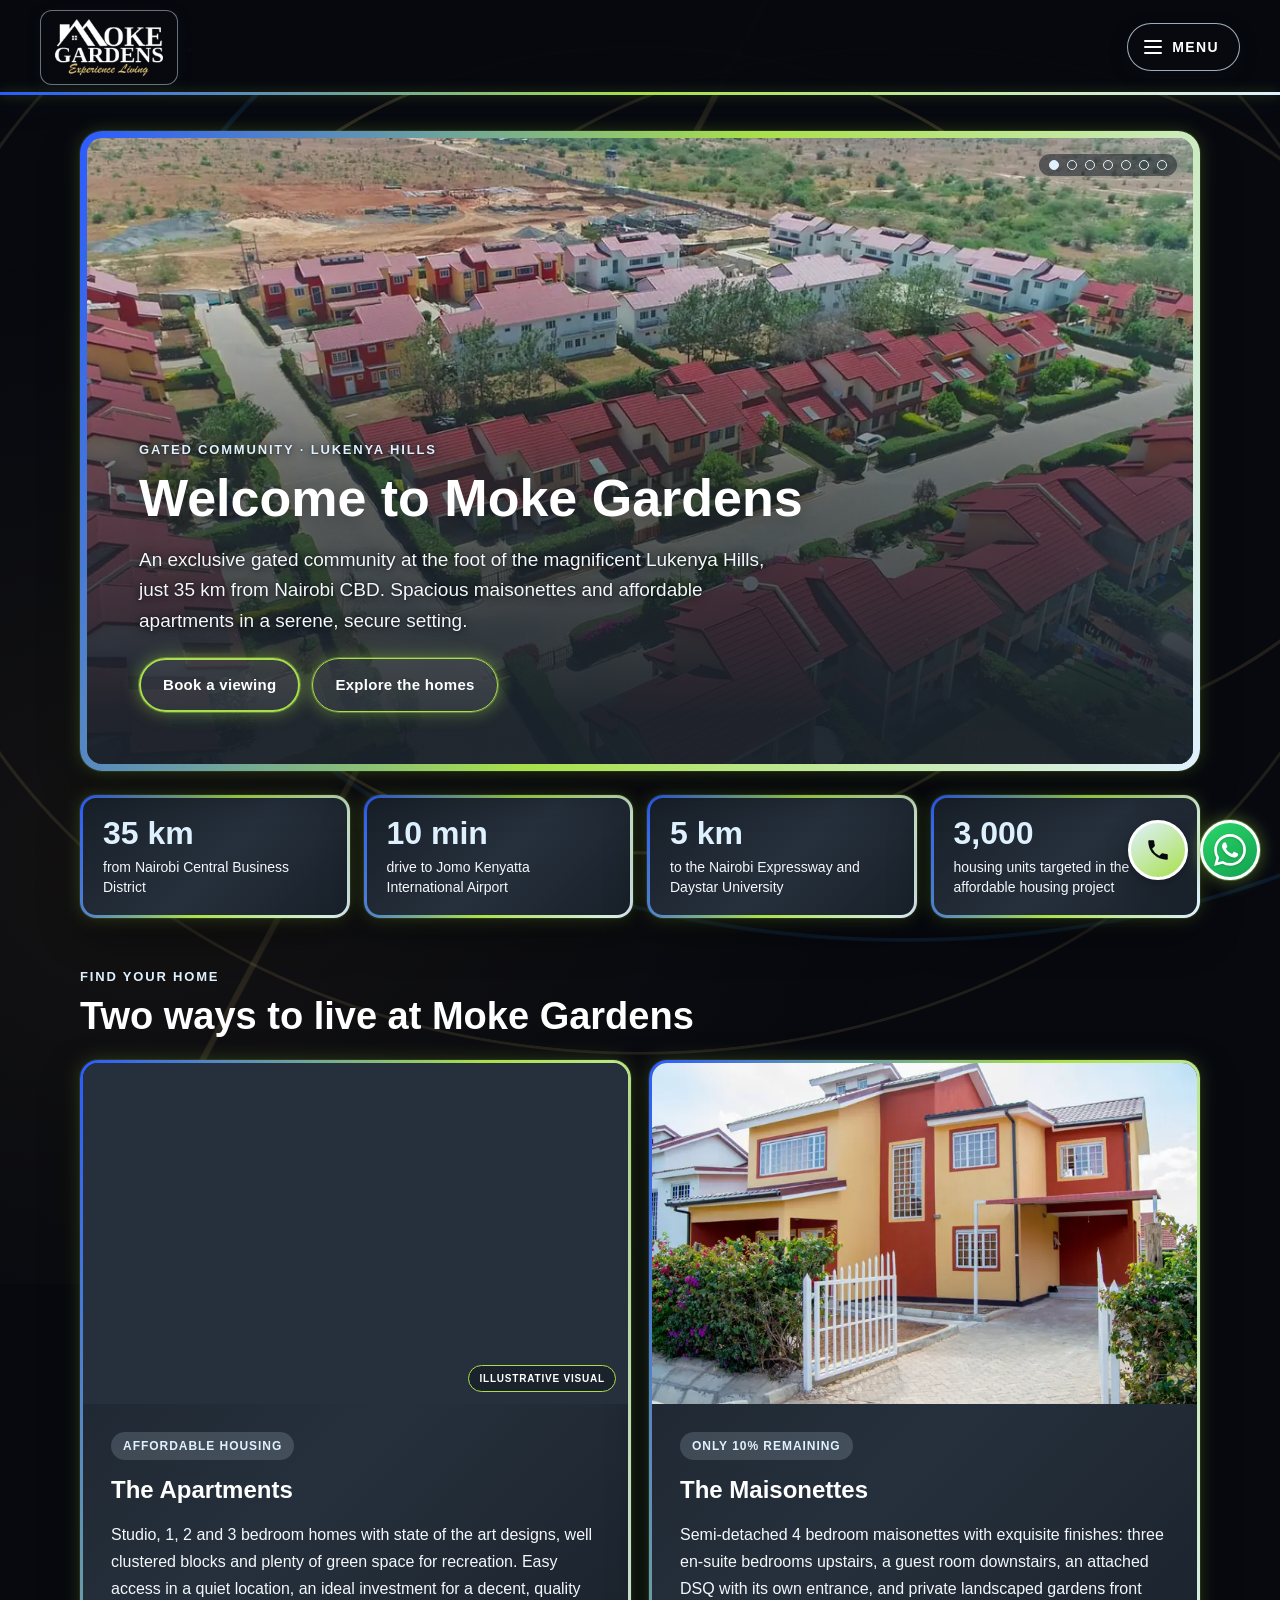
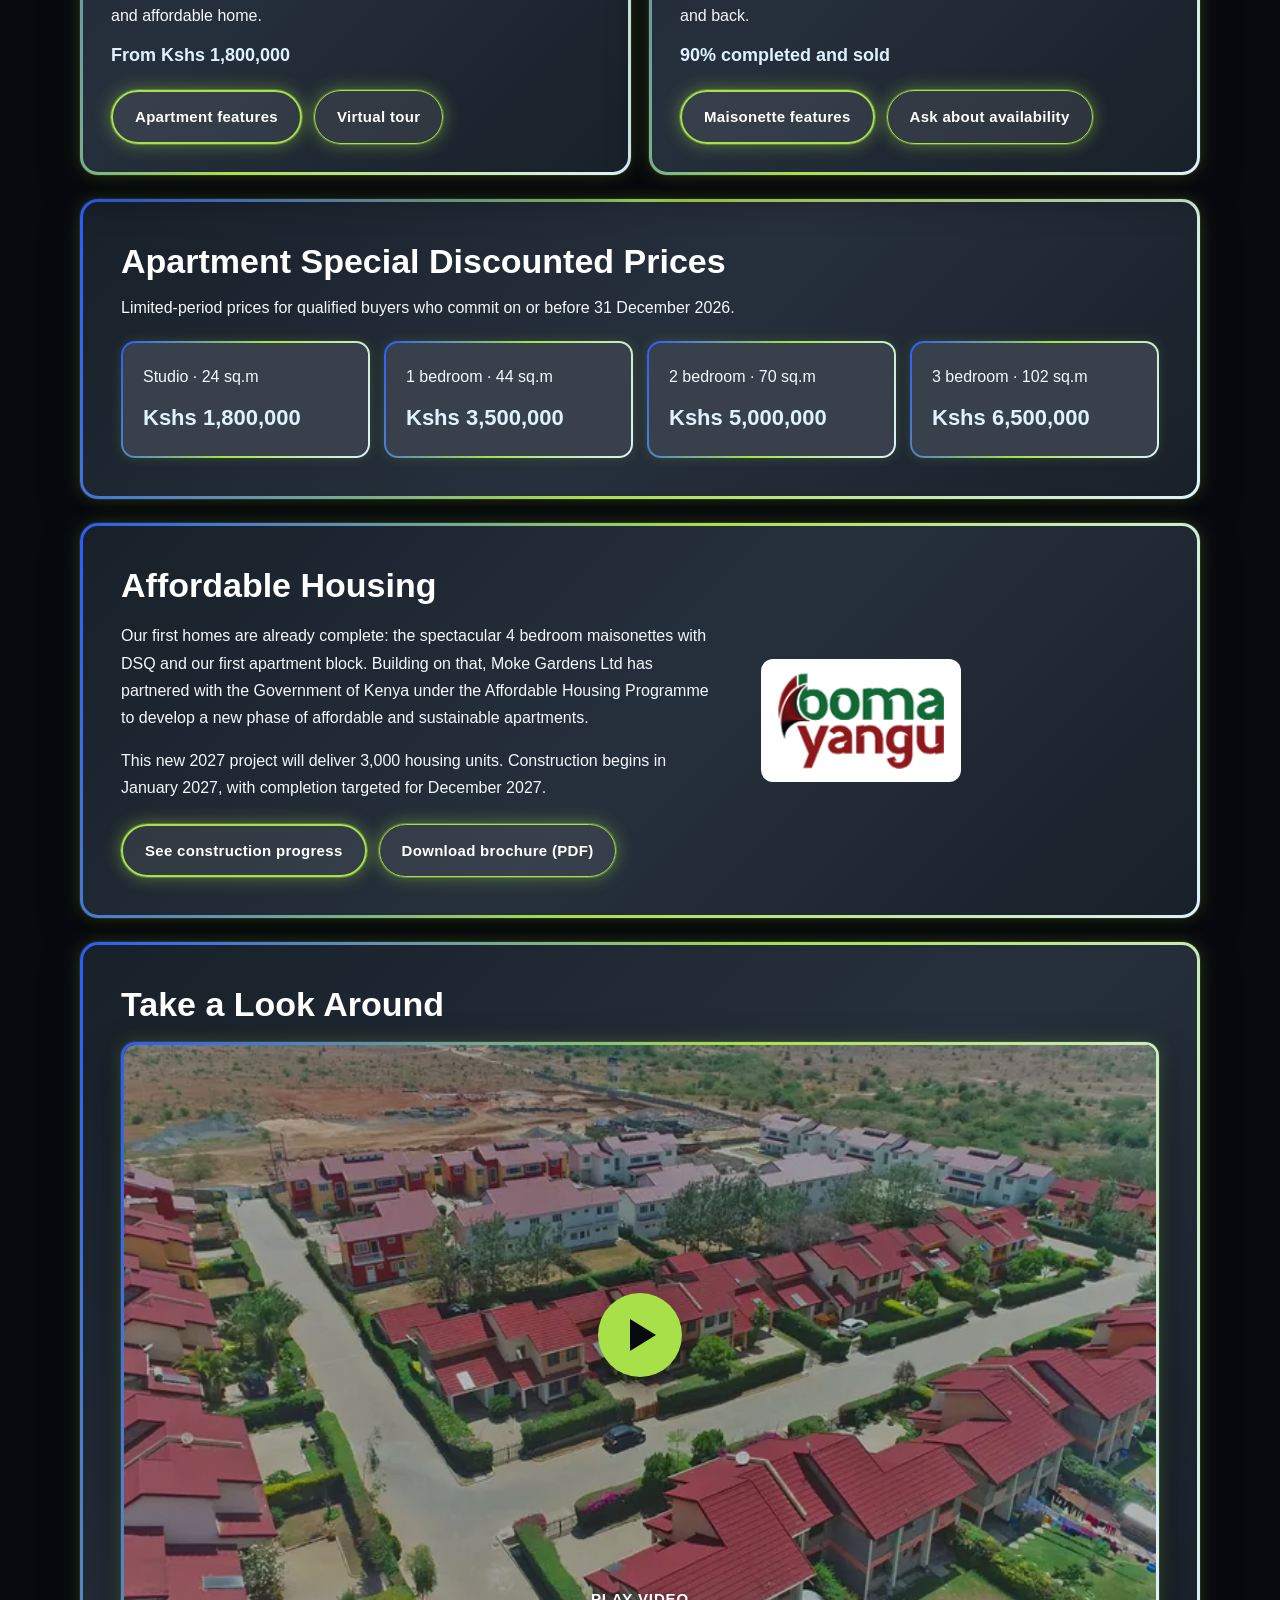
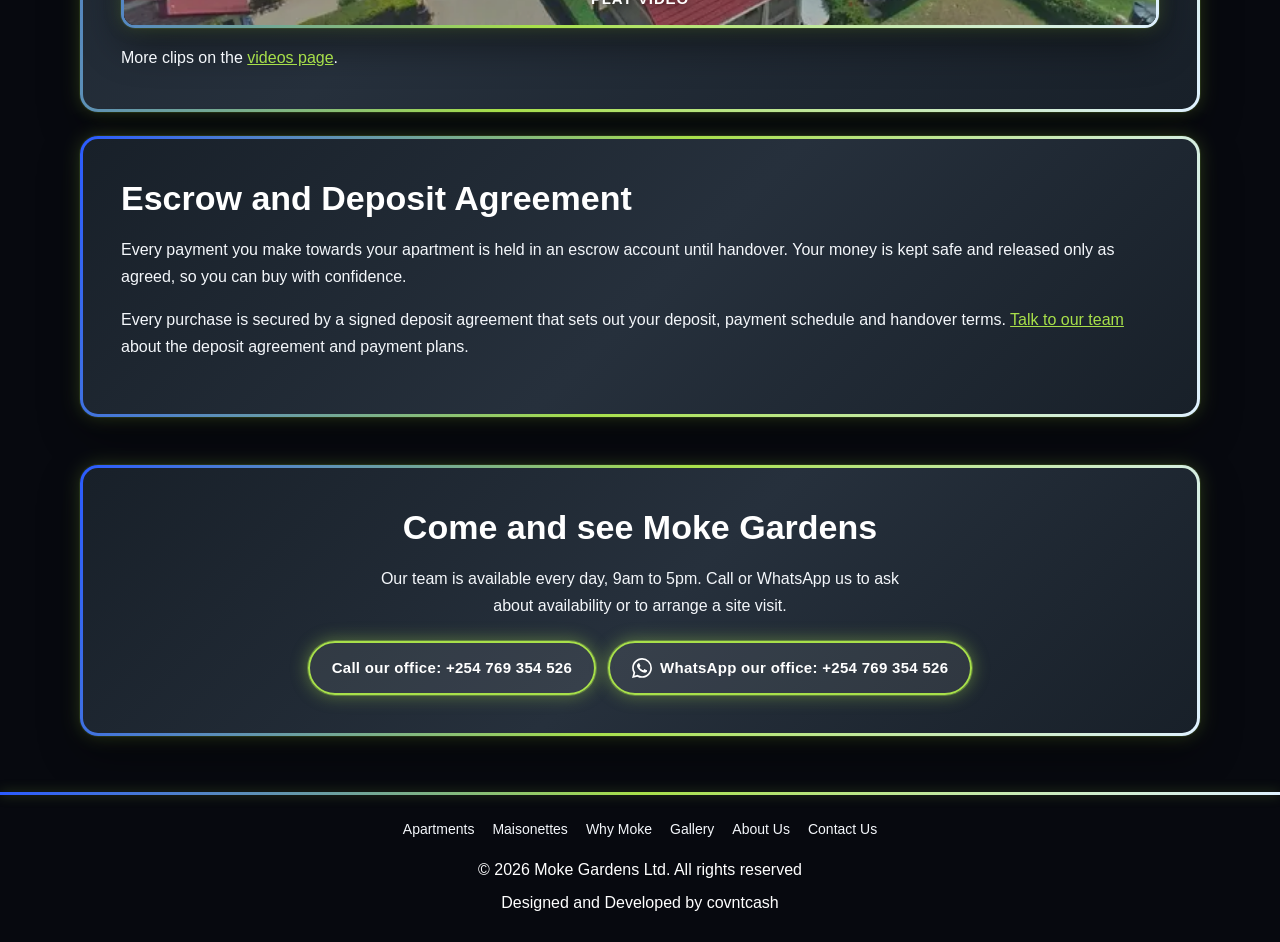
==== commit 01371be5: "Prepare css-playground for GitHub Pages - .nojekyll so Pages serves the files as they are - noindex " ====
--- a/index.html
+++ b/index.html
@@ -4,10 +4,11 @@
     <meta charset="utf-8">
     <meta name="viewport" content="width=device-width, initial-scale=1">
     <title>Moke Gardens | Gated Community Homes near Nairobi, Lukenya Hills</title>
+    <meta name="robots" content="noindex"><!-- css-playground is an experiment; keep it out of search results -->
     <link rel="icon" type="image/png" href="images/favicon.png">
     <link rel="apple-touch-icon" href="images/apple-touch-icon.png">
     <meta name="description" content="Moke Gardens is a gated community at the foot of the Lukenya Hills, 35 km from Nairobi CBD, offering 4 bedroom maisonettes and affordable studio to 3 bedroom apartments.">
-    <link rel="canonical" href="https://mokegardens.co.ke/">
+    <link rel="canonical" href="https://shalbet2018-png.github.io/Css-playground/">
     <meta name="theme-color" content="#2779BE">
 
     <meta property="og:type" content="website">
@@ -15,8 +16,8 @@
     <meta property="og:locale" content="en_GB">
     <meta property="og:title" content="Moke Gardens | Experience Living">
     <meta property="og:description" content="A gated community at the foot of the Lukenya Hills, 35 km from Nairobi CBD. Maisonettes and affordable apartments from Kshs 1,800,000.">
-    <meta property="og:url" content="https://mokegardens.co.ke/">
-    <meta property="og:image" content="https://mokegardens.co.ke/images/photos/2022-02-estate1.webp">
+    <meta property="og:url" content="https://shalbet2018-png.github.io/Css-playground/">
+    <meta property="og:image" content="https://shalbet2018-png.github.io/Css-playground/images/photos/2022-02-estate1.webp">
     <meta name="twitter:card" content="summary_large_image">
 
     <link rel="stylesheet" href="property-pages.css?v=20261106c">
@@ -27,9 +28,9 @@
         "@context": "https://schema.org",
         "@type": "RealEstateAgent",
         "name": "Moke Gardens",
-        "url": "https://mokegardens.co.ke/",
-        "logo": "https://mokegardens.co.ke/images/moke-logo.png",
-        "image": "https://mokegardens.co.ke/images/photos/2022-02-estate1.webp",
+        "url": "https://shalbet2018-png.github.io/Css-playground/",
+        "logo": "https://shalbet2018-png.github.io/Css-playground/images/moke-logo.png",
+        "image": "https://shalbet2018-png.github.io/Css-playground/images/photos/2022-02-estate1.webp",
         "description": "Gated community at the foot of the Lukenya Hills offering 4 bedroom maisonettes and affordable apartments.",
         "telephone": "+254769354526",
         "address": {
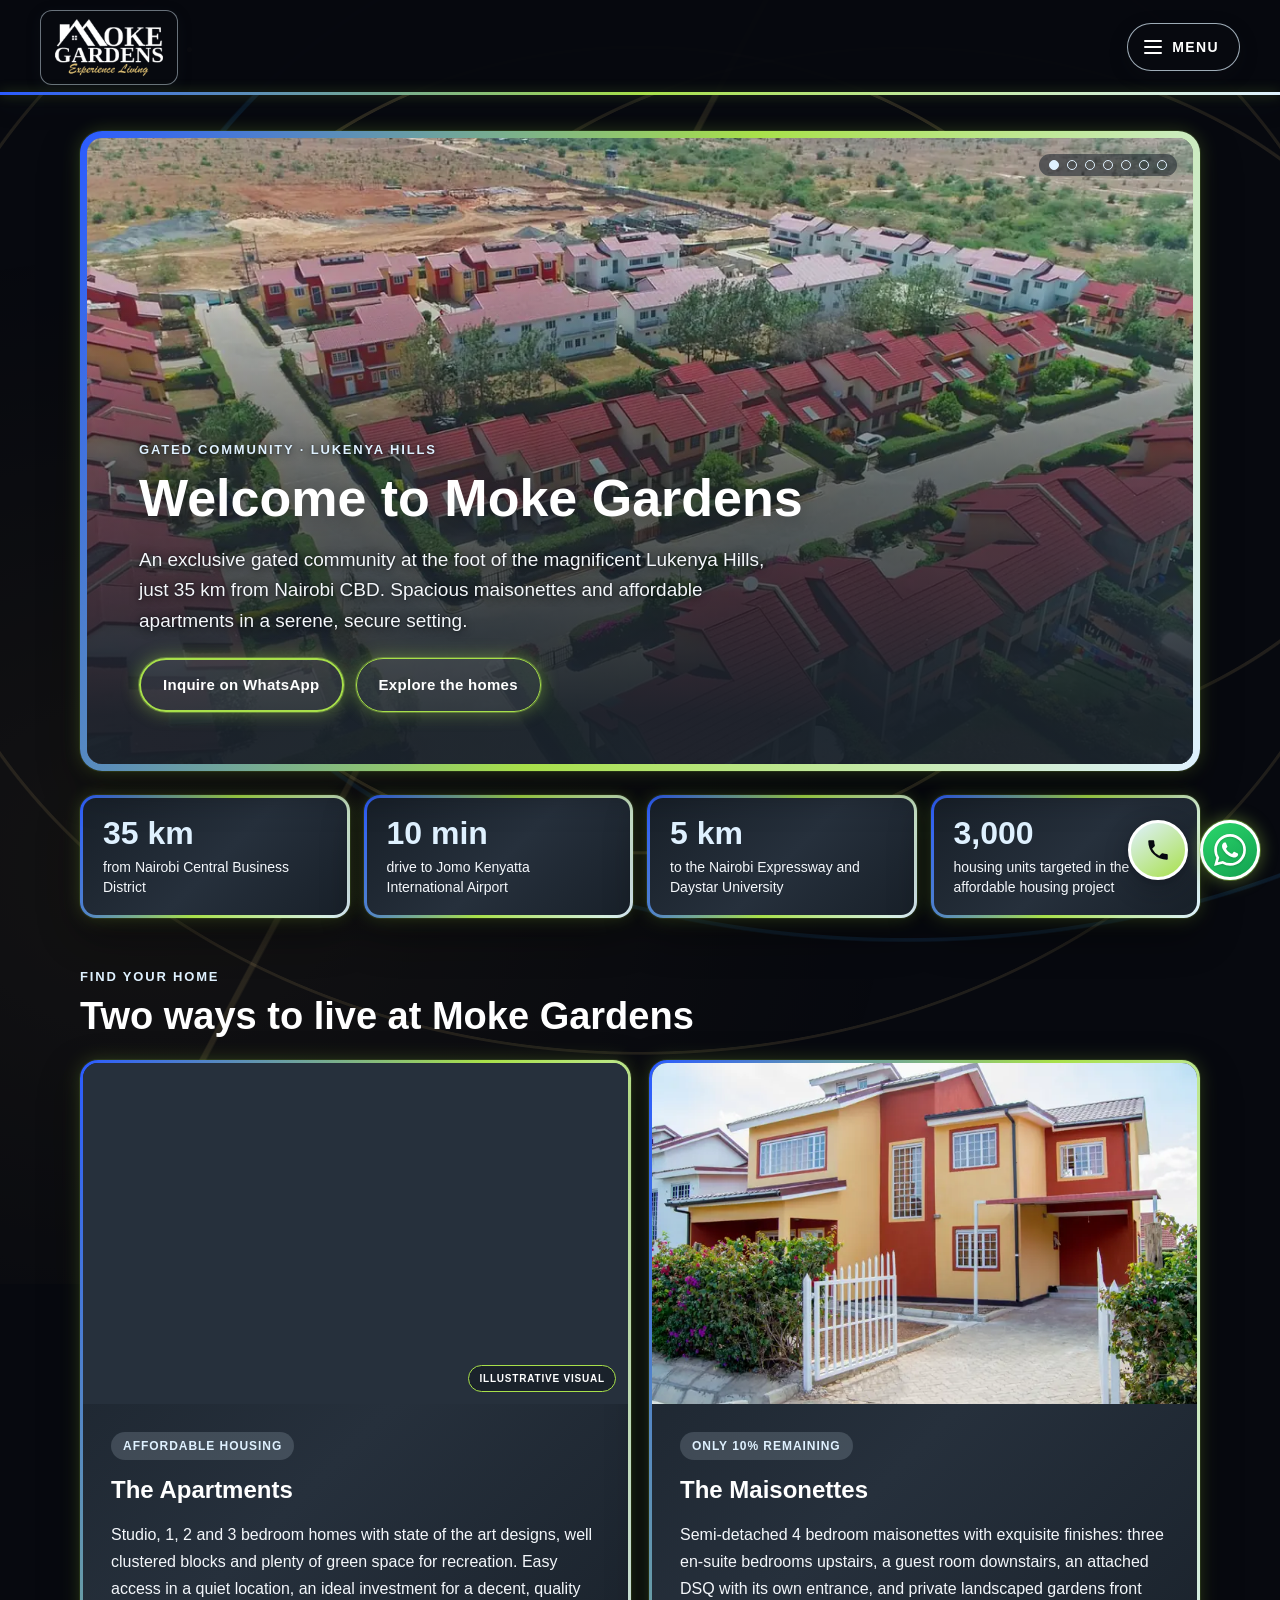
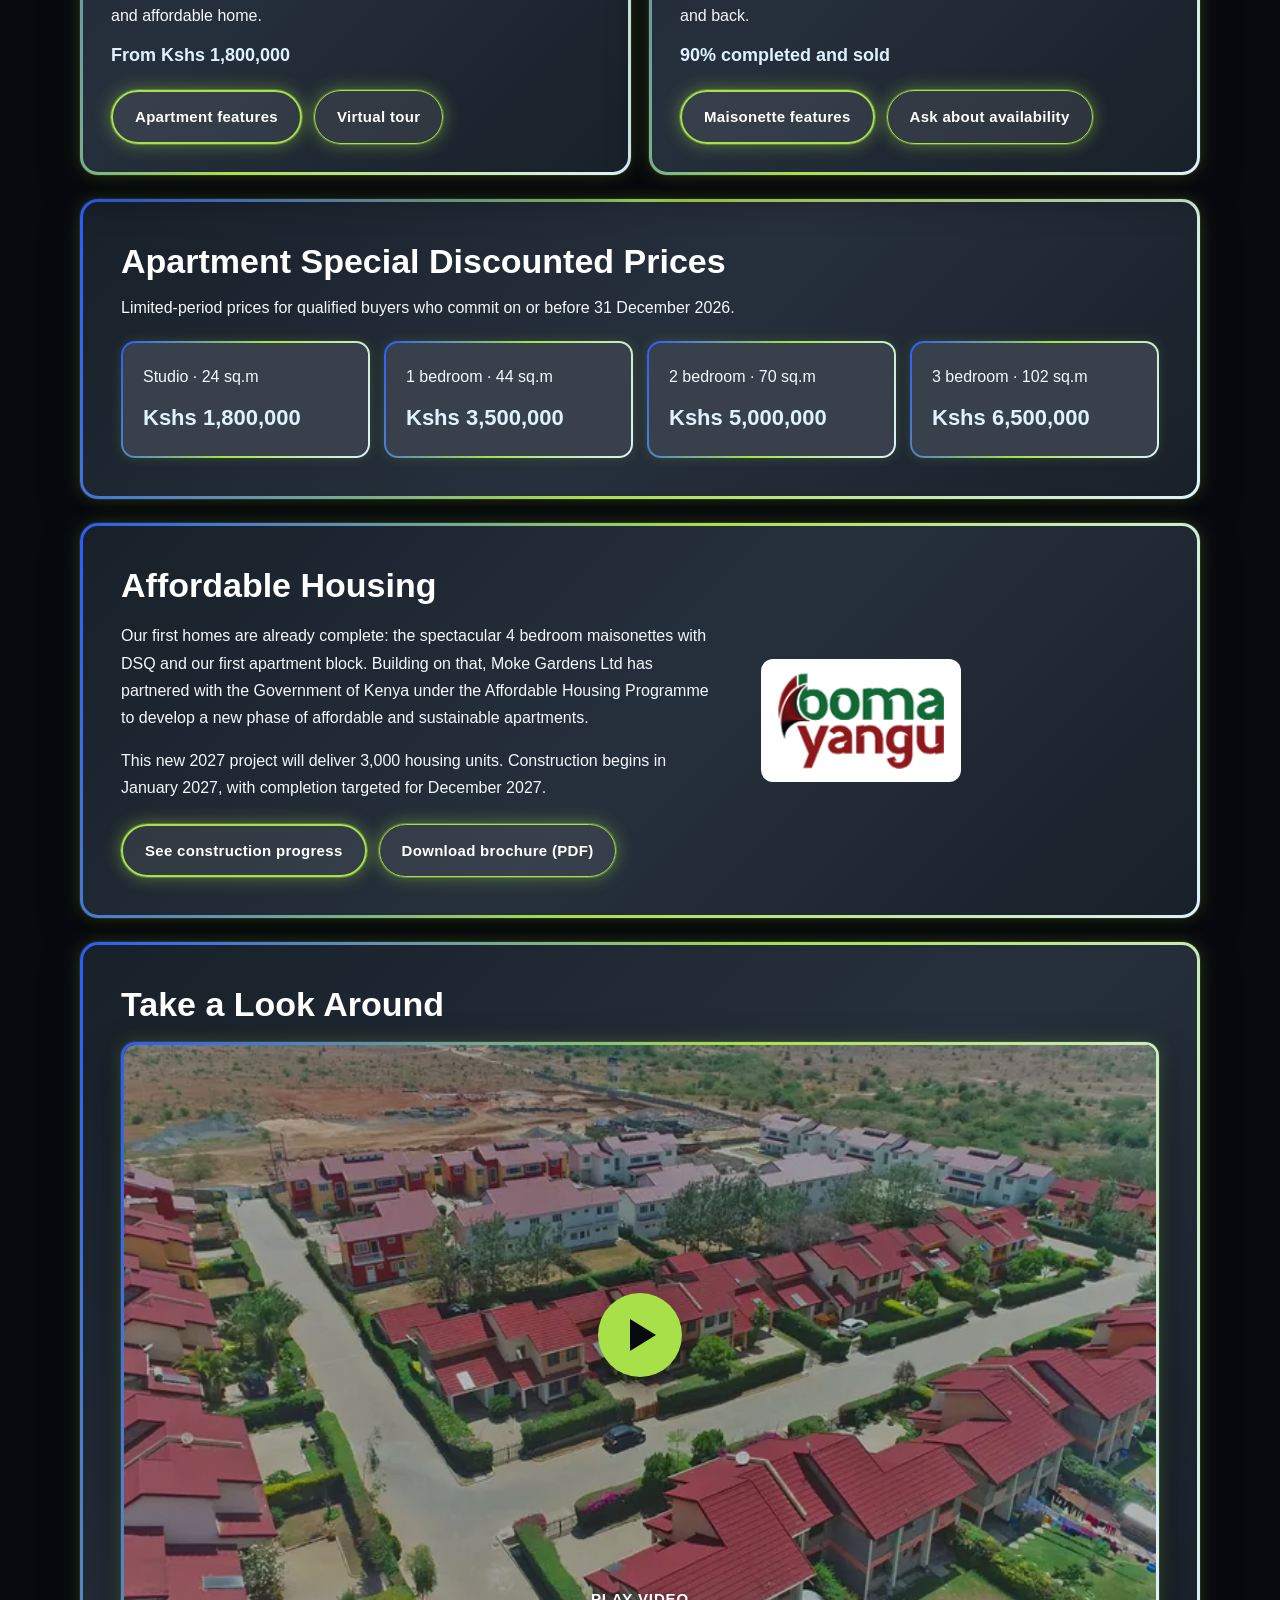
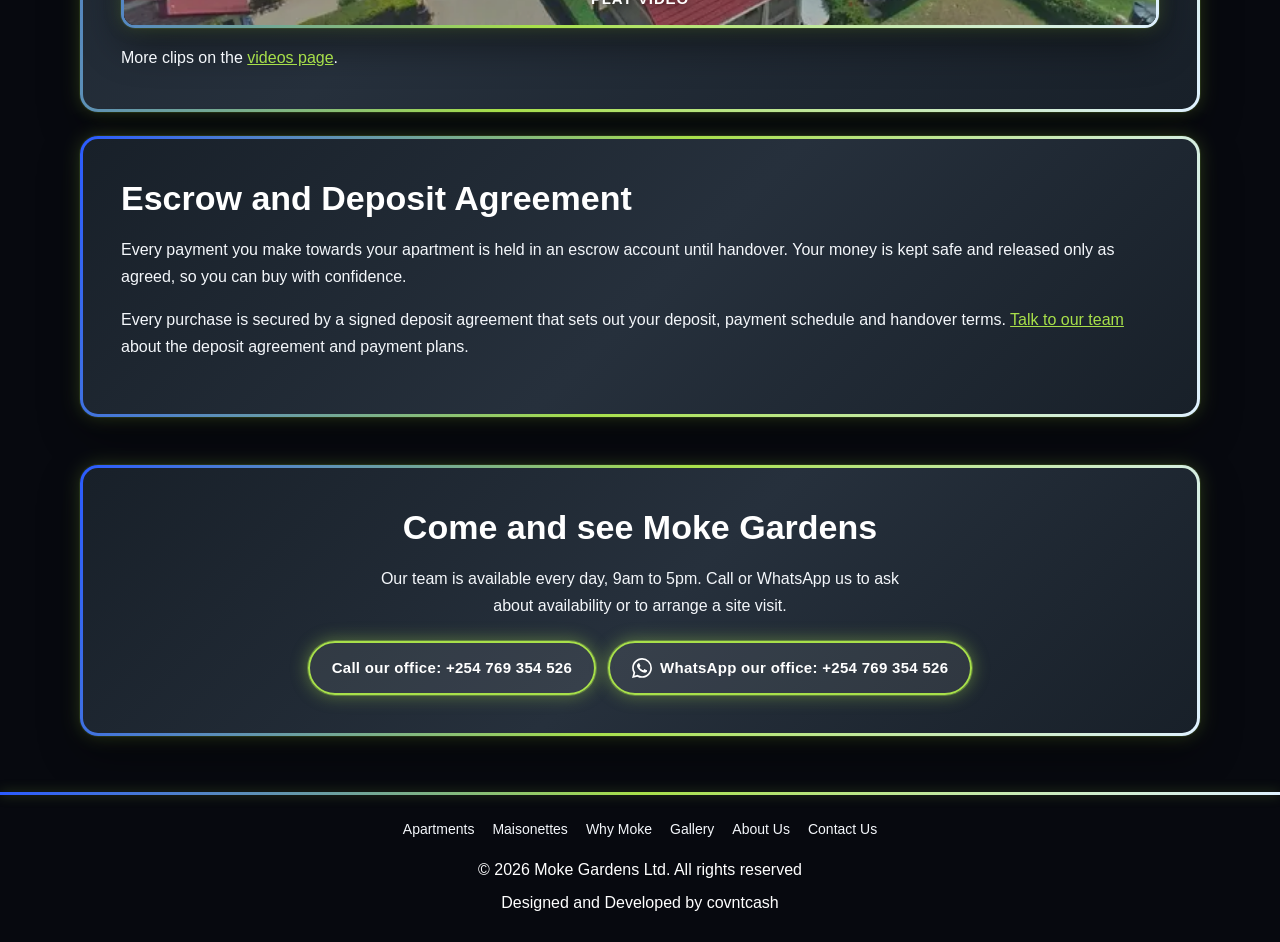
==== commit 976b5d9d: "Send an inquiry from every WhatsApp button instead of a viewing request Co-Authored-By: Claude Opus " ====
--- a/index.html
+++ b/index.html
@@ -100,7 +100,7 @@
                     <h1 id="page-title">Welcome to Moke Gardens</h1>
                     <p class="hero-lead">An exclusive gated community at the foot of the magnificent Lukenya Hills, just 35 km from Nairobi CBD. Spacious maisonettes and affordable apartments in a serene, secure setting.</p>
                     <div class="btn-row">
-                        <a class="btn btn-gold" href="https://wa.me/254769354526?text=Hello%20Moke%20Gardens%2C%20I%27d%20like%20to%20book%20a%20viewing." target="_blank" rel="noopener">Book a viewing</a>
+                        <a class="btn btn-gold" href="https://wa.me/254769354526?text=Hello%20Moke%20Gardens%2C%20I%27d%20like%20to%20make%20an%20inquiry." target="_blank" rel="noopener">Inquire on WhatsApp</a>
                         <a class="btn" href="#homes">Explore the homes</a>
                     </div>
                 </div>
@@ -202,7 +202,7 @@
                 <p>Our team is available every day, 9am to 5pm. Call or WhatsApp us to ask about availability or to arrange a site visit.</p>
                 <div class="btn-row">
                     <a class="btn btn-gold" href="tel:+254769354526">Call our office: +254 769 354 526</a>
-                    <a class="btn btn-whatsapp" href="https://wa.me/254769354526?text=Hello%20Moke%20Gardens%2C%20I%27d%20like%20to%20book%20a%20viewing." target="_blank" rel="noopener"><svg viewBox="0 0 24 24" aria-hidden="true" focusable="false"><path fill="currentColor" d="M17.47 14.38c-.3-.15-1.76-.87-2.03-.97-.27-.1-.47-.15-.67.15-.2.3-.77.97-.94 1.16-.17.2-.35.22-.64.08-.3-.15-1.26-.47-2.39-1.48-.88-.79-1.48-1.76-1.65-2.06-.17-.3-.02-.46.13-.6.13-.14.3-.35.45-.52.15-.18.2-.3.3-.5.1-.2.05-.37-.03-.52-.07-.15-.67-1.61-.92-2.2-.24-.58-.49-.5-.67-.51h-.57c-.2 0-.52.07-.79.37-.27.3-1.04 1.02-1.04 2.48s1.07 2.88 1.21 3.07c.15.2 2.1 3.2 5.08 4.49.71.31 1.26.49 1.7.63.71.22 1.36.2 1.87.12.57-.09 1.76-.72 2-1.41.25-.7.25-1.29.18-1.41-.08-.13-.27-.2-.57-.35m-5.42 7.4h-.01a9.87 9.87 0 0 1-5.03-1.38l-.36-.21-3.74.98 1-3.65-.24-.37a9.86 9.86 0 0 1-1.51-5.26c0-5.45 4.44-9.88 9.89-9.88 2.64 0 5.12 1.03 6.99 2.9a9.82 9.82 0 0 1 2.89 6.99c0 5.45-4.44 9.88-9.89 9.88m8.41-18.3A11.82 11.82 0 0 0 12.05 0C5.5 0 .16 5.34.16 11.89c0 2.1.55 4.14 1.59 5.95L.06 24l6.3-1.65a11.88 11.88 0 0 0 5.68 1.45h.01c6.55 0 11.89-5.34 11.89-11.89a11.82 11.82 0 0 0-3.48-8.41Z"/></svg><span>WhatsApp our office: +254 769 354 526</span></a>
+                    <a class="btn btn-whatsapp" href="https://wa.me/254769354526?text=Hello%20Moke%20Gardens%2C%20I%27d%20like%20to%20make%20an%20inquiry." target="_blank" rel="noopener"><svg viewBox="0 0 24 24" aria-hidden="true" focusable="false"><path fill="currentColor" d="M17.47 14.38c-.3-.15-1.76-.87-2.03-.97-.27-.1-.47-.15-.67.15-.2.3-.77.97-.94 1.16-.17.2-.35.22-.64.08-.3-.15-1.26-.47-2.39-1.48-.88-.79-1.48-1.76-1.65-2.06-.17-.3-.02-.46.13-.6.13-.14.3-.35.45-.52.15-.18.2-.3.3-.5.1-.2.05-.37-.03-.52-.07-.15-.67-1.61-.92-2.2-.24-.58-.49-.5-.67-.51h-.57c-.2 0-.52.07-.79.37-.27.3-1.04 1.02-1.04 2.48s1.07 2.88 1.21 3.07c.15.2 2.1 3.2 5.08 4.49.71.31 1.26.49 1.7.63.71.22 1.36.2 1.87.12.57-.09 1.76-.72 2-1.41.25-.7.25-1.29.18-1.41-.08-.13-.27-.2-.57-.35m-5.42 7.4h-.01a9.87 9.87 0 0 1-5.03-1.38l-.36-.21-3.74.98 1-3.65-.24-.37a9.86 9.86 0 0 1-1.51-5.26c0-5.45 4.44-9.88 9.89-9.88 2.64 0 5.12 1.03 6.99 2.9a9.82 9.82 0 0 1 2.89 6.99c0 5.45-4.44 9.88-9.89 9.88m8.41-18.3A11.82 11.82 0 0 0 12.05 0C5.5 0 .16 5.34.16 11.89c0 2.1.55 4.14 1.59 5.95L.06 24l6.3-1.65a11.88 11.88 0 0 0 5.68 1.45h.01c6.55 0 11.89-5.34 11.89-11.89a11.82 11.82 0 0 0-3.48-8.41Z"/></svg><span>WhatsApp our office: +254 769 354 526</span></a>
                 </div>
             </section>
         </main>
@@ -222,7 +222,7 @@
     </div>
 
     <div class="fab-stack">
-        <a class="btn btn-whatsapp" href="https://wa.me/254769354526?text=Hello%20Moke%20Gardens%2C%20I%27d%20like%20to%20book%20a%20viewing." target="_blank" rel="noopener"><svg viewBox="0 0 24 24" aria-hidden="true" focusable="false"><path fill="currentColor" d="M17.47 14.38c-.3-.15-1.76-.87-2.03-.97-.27-.1-.47-.15-.67.15-.2.3-.77.97-.94 1.16-.17.2-.35.22-.64.08-.3-.15-1.26-.47-2.39-1.48-.88-.79-1.48-1.76-1.65-2.06-.17-.3-.02-.46.13-.6.13-.14.3-.35.45-.52.15-.18.2-.3.3-.5.1-.2.05-.37-.03-.52-.07-.15-.67-1.61-.92-2.2-.24-.58-.49-.5-.67-.51h-.57c-.2 0-.52.07-.79.37-.27.3-1.04 1.02-1.04 2.48s1.07 2.88 1.21 3.07c.15.2 2.1 3.2 5.08 4.49.71.31 1.26.49 1.7.63.71.22 1.36.2 1.87.12.57-.09 1.76-.72 2-1.41.25-.7.25-1.29.18-1.41-.08-.13-.27-.2-.57-.35m-5.42 7.4h-.01a9.87 9.87 0 0 1-5.03-1.38l-.36-.21-3.74.98 1-3.65-.24-.37a9.86 9.86 0 0 1-1.51-5.26c0-5.45 4.44-9.88 9.89-9.88 2.64 0 5.12 1.03 6.99 2.9a9.82 9.82 0 0 1 2.89 6.99c0 5.45-4.44 9.88-9.89 9.88m8.41-18.3A11.82 11.82 0 0 0 12.05 0C5.5 0 .16 5.34.16 11.89c0 2.1.55 4.14 1.59 5.95L.06 24l6.3-1.65a11.88 11.88 0 0 0 5.68 1.45h.01c6.55 0 11.89-5.34 11.89-11.89a11.82 11.82 0 0 0-3.48-8.41Z"/></svg><span>WhatsApp our office</span></a>
+        <a class="btn btn-whatsapp" href="https://wa.me/254769354526?text=Hello%20Moke%20Gardens%2C%20I%27d%20like%20to%20make%20an%20inquiry." target="_blank" rel="noopener"><svg viewBox="0 0 24 24" aria-hidden="true" focusable="false"><path fill="currentColor" d="M17.47 14.38c-.3-.15-1.76-.87-2.03-.97-.27-.1-.47-.15-.67.15-.2.3-.77.97-.94 1.16-.17.2-.35.22-.64.08-.3-.15-1.26-.47-2.39-1.48-.88-.79-1.48-1.76-1.65-2.06-.17-.3-.02-.46.13-.6.13-.14.3-.35.45-.52.15-.18.2-.3.3-.5.1-.2.05-.37-.03-.52-.07-.15-.67-1.61-.92-2.2-.24-.58-.49-.5-.67-.51h-.57c-.2 0-.52.07-.79.37-.27.3-1.04 1.02-1.04 2.48s1.07 2.88 1.21 3.07c.15.2 2.1 3.2 5.08 4.49.71.31 1.26.49 1.7.63.71.22 1.36.2 1.87.12.57-.09 1.76-.72 2-1.41.25-.7.25-1.29.18-1.41-.08-.13-.27-.2-.57-.35m-5.42 7.4h-.01a9.87 9.87 0 0 1-5.03-1.38l-.36-.21-3.74.98 1-3.65-.24-.37a9.86 9.86 0 0 1-1.51-5.26c0-5.45 4.44-9.88 9.89-9.88 2.64 0 5.12 1.03 6.99 2.9a9.82 9.82 0 0 1 2.89 6.99c0 5.45-4.44 9.88-9.89 9.88m8.41-18.3A11.82 11.82 0 0 0 12.05 0C5.5 0 .16 5.34.16 11.89c0 2.1.55 4.14 1.59 5.95L.06 24l6.3-1.65a11.88 11.88 0 0 0 5.68 1.45h.01c6.55 0 11.89-5.34 11.89-11.89a11.82 11.82 0 0 0-3.48-8.41Z"/></svg><span>WhatsApp our office</span></a>
         <a class="btn btn-gold call-fab" href="tel:+254769354526"><svg viewBox="0 0 24 24" aria-hidden="true" focusable="false"><path fill="currentColor" d="M6.6 10.8a15.1 15.1 0 0 0 6.6 6.6l2.2-2.2c.3-.3.7-.4 1-.2 1.1.4 2.3.6 3.6.6.6 0 1 .4 1 1V20c0 .6-.4 1-1 1A17 17 0 0 1 3 4c0-.6.4-1 1-1h3.5c.6 0 1 .4 1 1 0 1.3.2 2.5.6 3.6.1.3 0 .7-.2 1l-2.3 2.2Z"/></svg><span>Call our office: +254 769 354 526</span></a>
     </div>
     <script src="site.js?v=20261030a" defer></script>
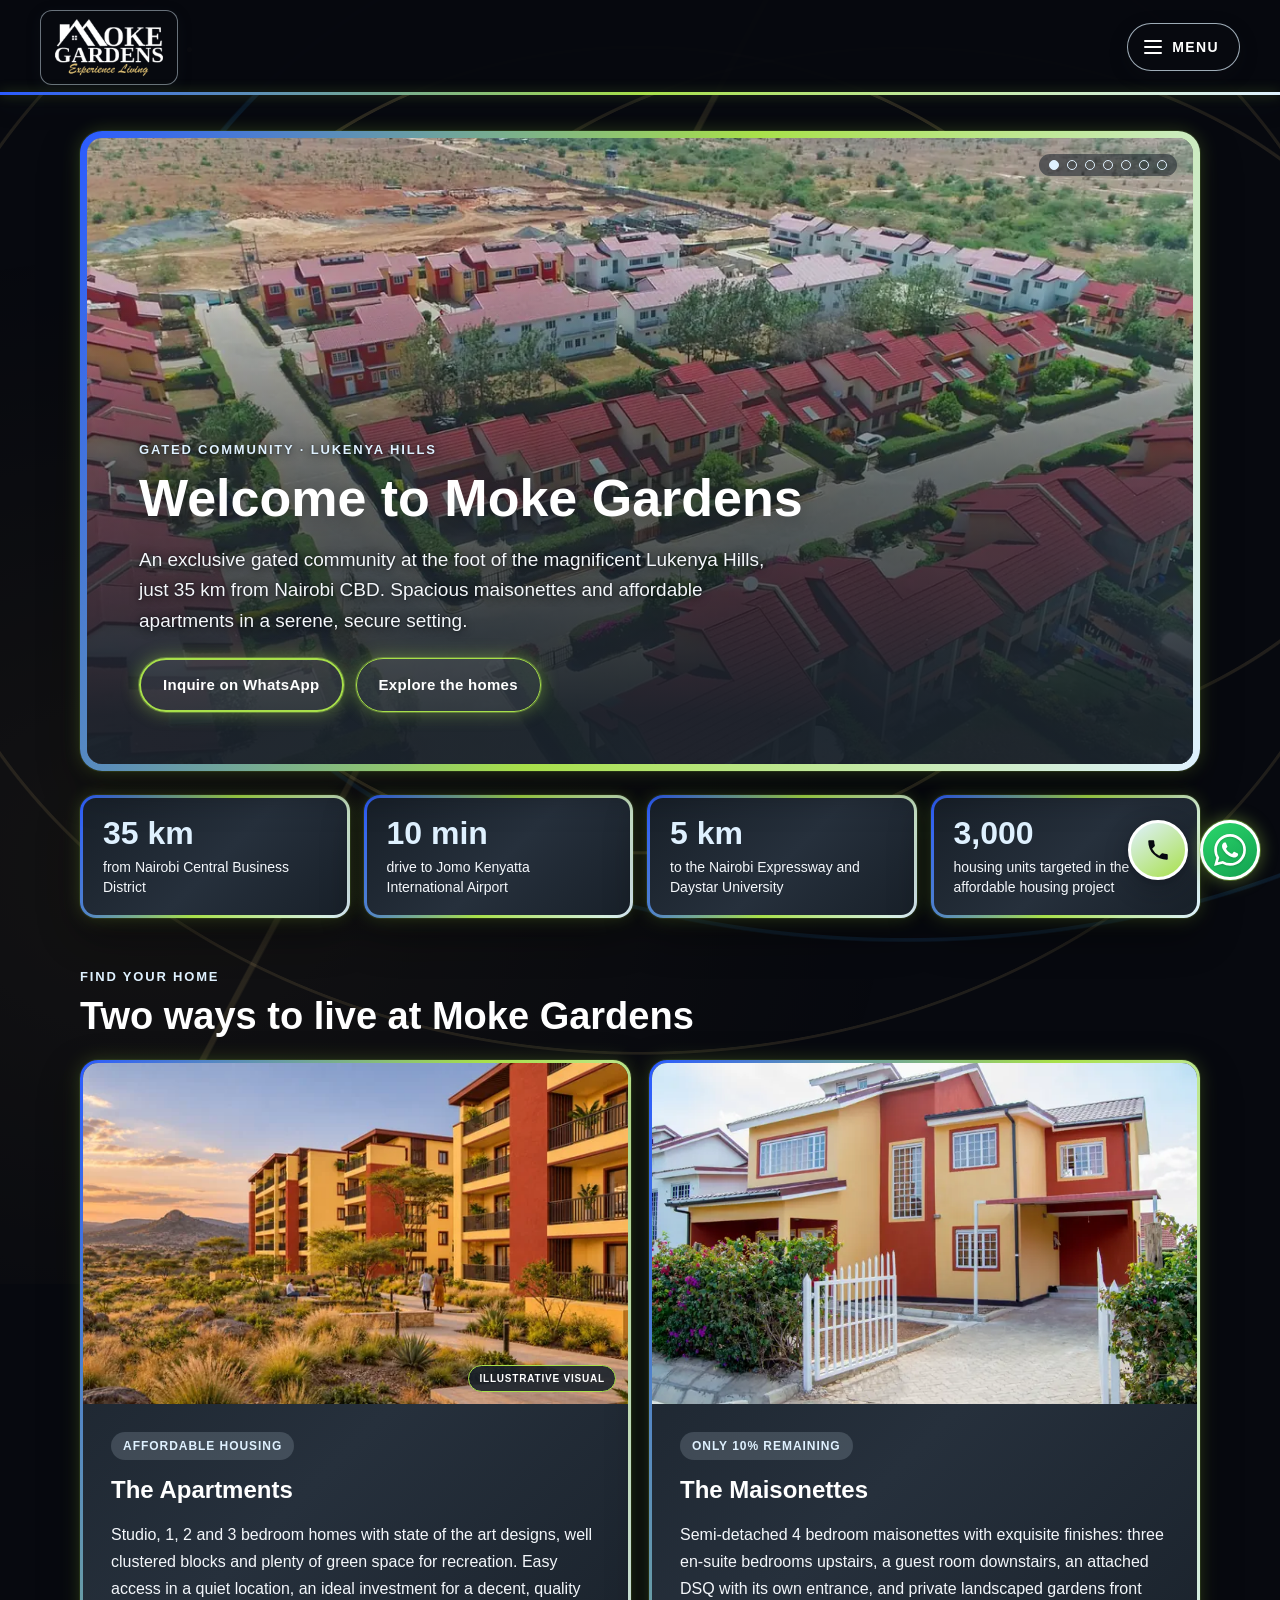
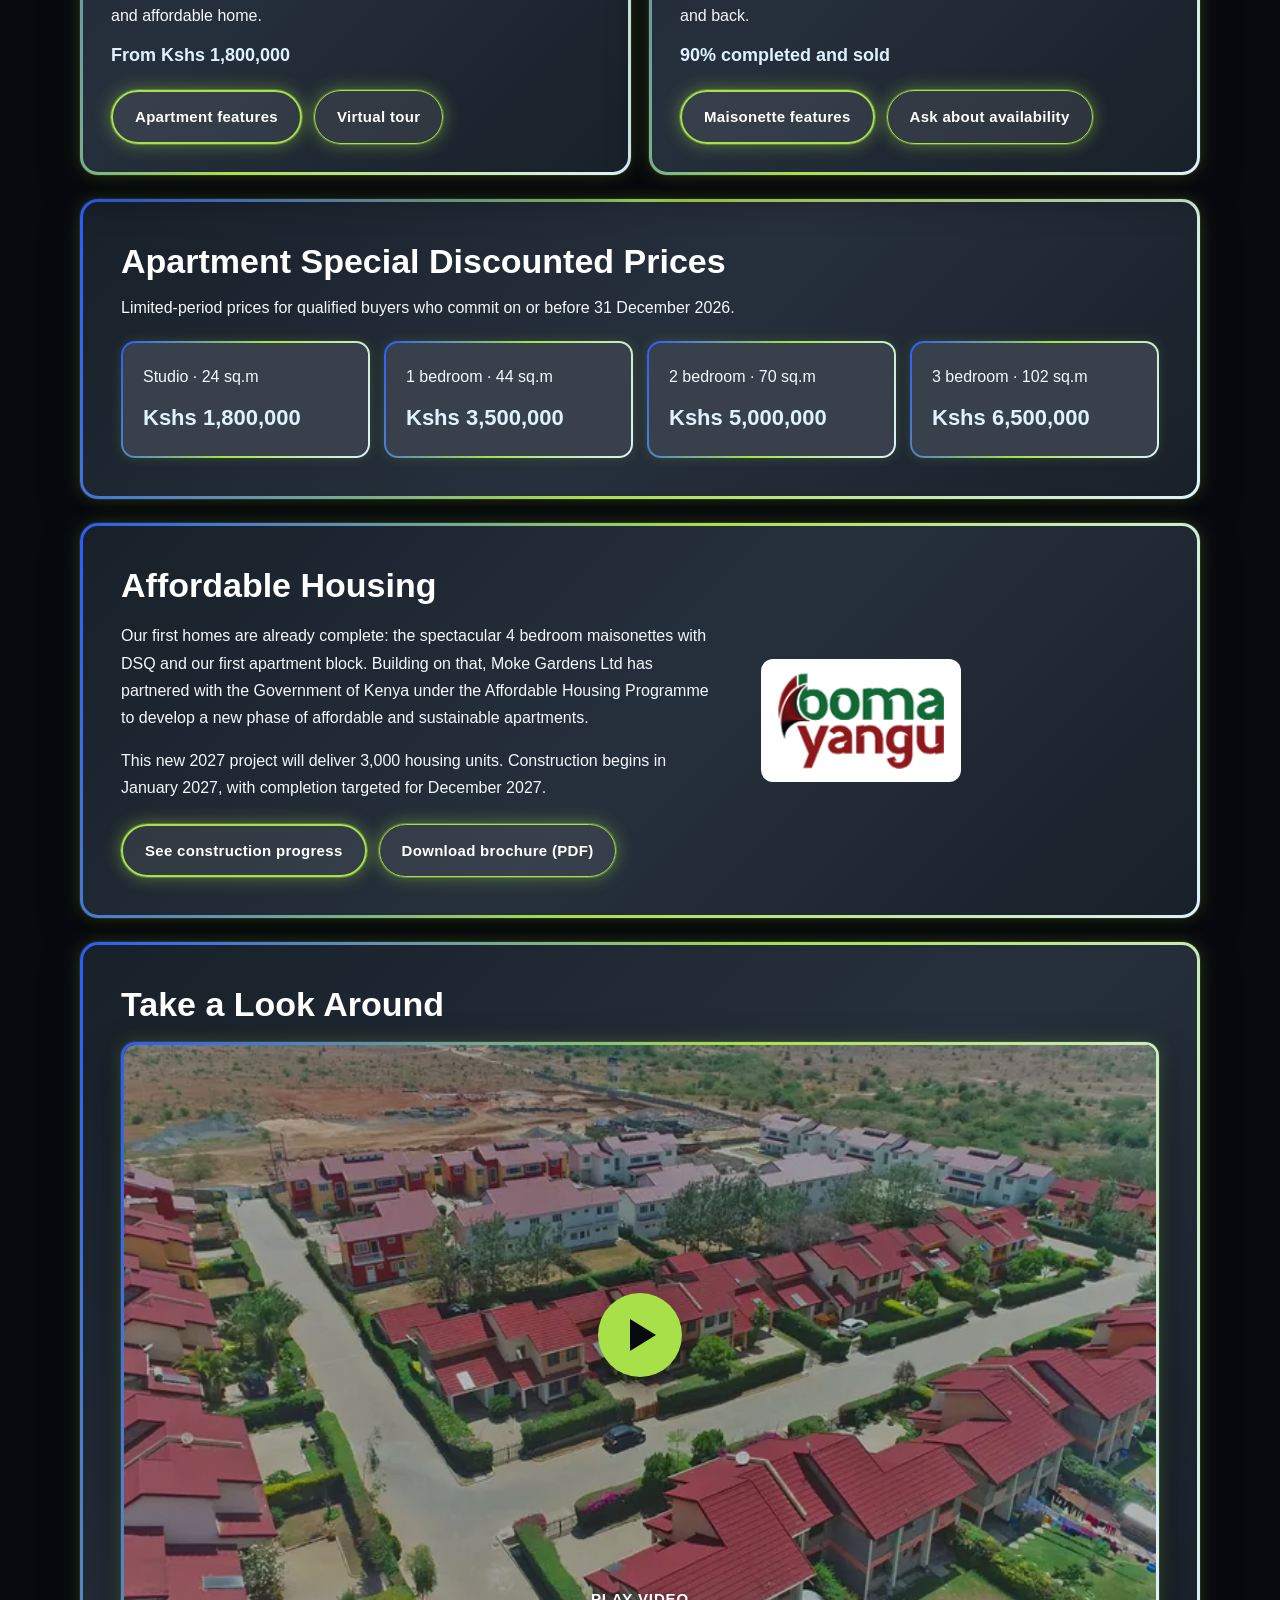
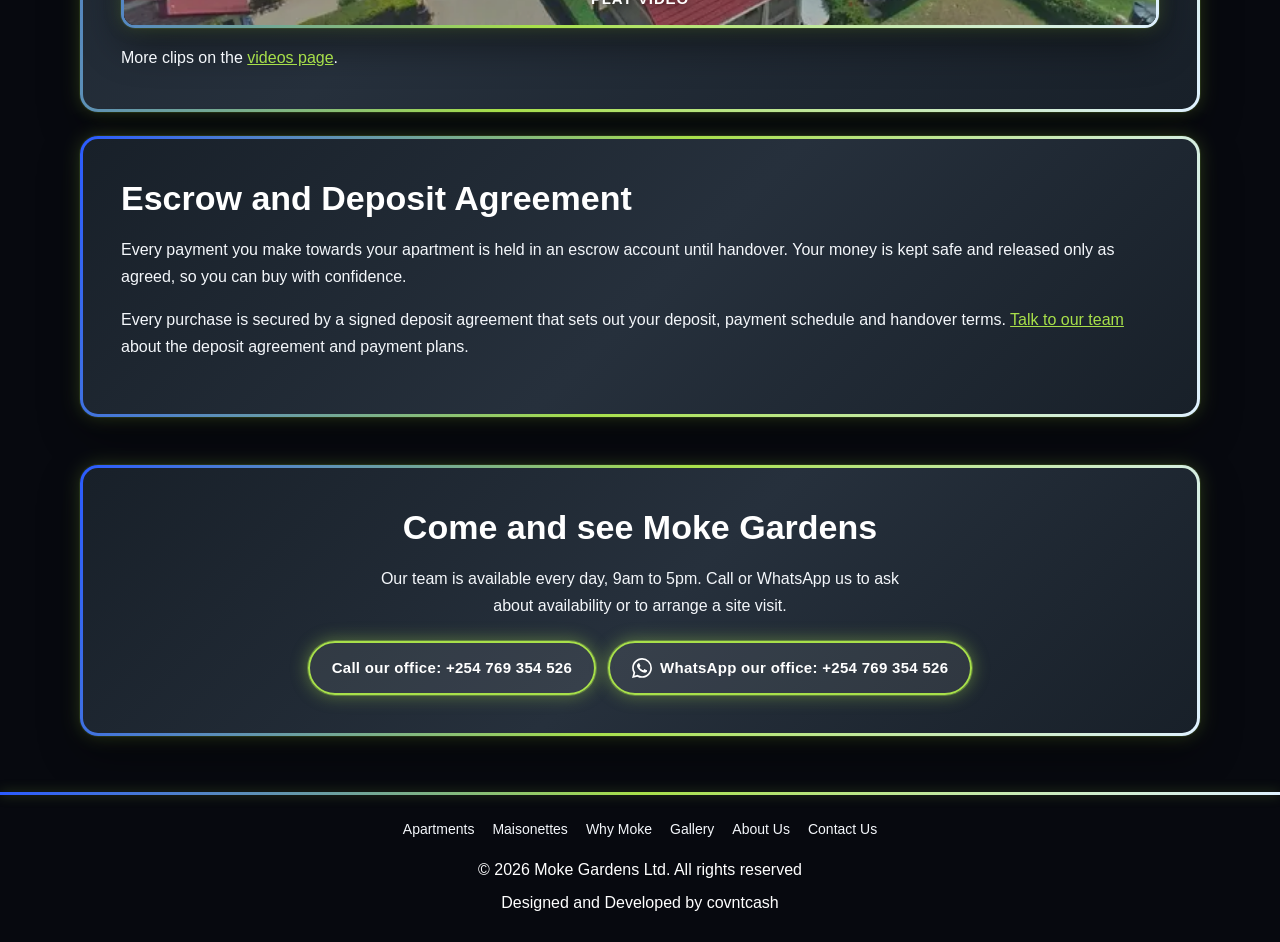
==== commit 1a92224c: "Load off-screen images by script instead of loading="lazy" The native attribute makes browsers log a" ====
--- a/index.html
+++ b/index.html
@@ -122,7 +122,7 @@
 
             <div class="listing-grid">
                 <article class="listing-card reveal">
-                    <div class="render-figure"><img src="images/renders/courtyard.webp?v=20261104e" srcset="images/renders/thumbs/courtyard.webp?v=20261104e 600w, images/renders/md/courtyard.webp?v=20261104e 1000w, images/renders/courtyard.webp?v=20261104e 1468w" sizes="(max-width: 900px) 100vw, 540px" width="1468" height="887" alt="Artist's impression of affordable apartment blocks at Moke Gardens" loading="lazy" decoding="async"><span class="render-label">Illustrative visual</span></div>
+                    <div class="render-figure"><img src="data:image/svg+xml,%3Csvg xmlns='http://www.w3.org/2000/svg' viewBox='0 0 1468 887'%3E%3C/svg%3E" data-lazy-src="images/renders/courtyard.webp?v=20261104e" data-lazy-srcset="images/renders/thumbs/courtyard.webp?v=20261104e 600w, images/renders/md/courtyard.webp?v=20261104e 1000w, images/renders/courtyard.webp?v=20261104e 1468w" sizes="(max-width: 900px) 100vw, 540px" width="1468" height="887" alt="Artist's impression of affordable apartment blocks at Moke Gardens" decoding="async"><span class="render-label">Illustrative visual</span></div>
                     <div class="listing-body">
                         <span class="listing-tag">Affordable housing</span>
                         <h3>The Apartments</h3>
@@ -136,7 +136,7 @@
                 </article>
 
                 <article class="listing-card reveal">
-                    <img src="images/photos/2022-02-house-18.webp" srcset="images/photos/thumbs/2022-02-house-18.webp 720w, images/photos/md/2022-02-house-18.webp 1200w, images/photos/2022-02-house-18.webp 1920w" sizes="(max-width: 900px) 100vw, 540px" width="1920" height="1277" alt="Moke Gardens maisonette with its private front garden" loading="lazy" decoding="async">
+                    <img src="data:image/svg+xml,%3Csvg xmlns='http://www.w3.org/2000/svg' viewBox='0 0 1920 1277'%3E%3C/svg%3E" data-lazy-src="images/photos/2022-02-house-18.webp" data-lazy-srcset="images/photos/thumbs/2022-02-house-18.webp 720w, images/photos/md/2022-02-house-18.webp 1200w, images/photos/2022-02-house-18.webp 1920w" sizes="(max-width: 900px) 100vw, 540px" width="1920" height="1277" alt="Moke Gardens maisonette with its private front garden" decoding="async">
                     <div class="listing-body">
                         <span class="listing-tag">Only 10% remaining</span>
                         <h3>The Maisonettes</h3>
@@ -175,7 +175,7 @@
                         </div>
                     </div>
                     <span class="partner-logo">
-                        <img src="images/partners/boma-yangu.png" width="153" height="91" alt="Boma Yangu – Affordable Housing Programme" loading="lazy">
+                        <img src="data:image/svg+xml,%3Csvg xmlns='http://www.w3.org/2000/svg' viewBox='0 0 153 91'%3E%3C/svg%3E" data-lazy-src="images/partners/boma-yangu.png" width="153" height="91" alt="Boma Yangu – Affordable Housing Programme">
                     </span>
                 </div>
             </section>
@@ -184,7 +184,7 @@
             <section class="content-card reveal" aria-labelledby="video-title">
                 <h2 id="video-title">Take a Look Around</h2>
                 <div class="media-frame">
-                    <button class="video-lite" type="button" data-youtube="x8S_i5KXcPo" aria-label="Play video: Moke Gardens video tour"><img src="images/photos/thumbs/2022-02-estate1.webp" alt="" loading="lazy" decoding="async"><span class="video-play" aria-hidden="true"></span><span class="video-label">Play video</span></button>
+                    <button class="video-lite" type="button" data-youtube="x8S_i5KXcPo" aria-label="Play video: Moke Gardens video tour"><img src="data:image/svg+xml,%3Csvg xmlns='http://www.w3.org/2000/svg' viewBox='0 0 720 405'%3E%3C/svg%3E" data-lazy-src="images/photos/thumbs/2022-02-estate1.webp" width="720" height="405" alt="" decoding="async"><span class="video-play" aria-hidden="true"></span><span class="video-label">Play video</span></button>
                 </div>
                 <p class="media-note">More clips on the <a href="videos.html">videos page</a>.</p>
             </section>
@@ -225,6 +225,6 @@
         <a class="btn btn-whatsapp" href="https://wa.me/254769354526?text=Hello%20Moke%20Gardens%2C%20I%27d%20like%20to%20make%20an%20inquiry." target="_blank" rel="noopener"><svg viewBox="0 0 24 24" aria-hidden="true" focusable="false"><path fill="currentColor" d="M17.47 14.38c-.3-.15-1.76-.87-2.03-.97-.27-.1-.47-.15-.67.15-.2.3-.77.97-.94 1.16-.17.2-.35.22-.64.08-.3-.15-1.26-.47-2.39-1.48-.88-.79-1.48-1.76-1.65-2.06-.17-.3-.02-.46.13-.6.13-.14.3-.35.45-.52.15-.18.2-.3.3-.5.1-.2.05-.37-.03-.52-.07-.15-.67-1.61-.92-2.2-.24-.58-.49-.5-.67-.51h-.57c-.2 0-.52.07-.79.37-.27.3-1.04 1.02-1.04 2.48s1.07 2.88 1.21 3.07c.15.2 2.1 3.2 5.08 4.49.71.31 1.26.49 1.7.63.71.22 1.36.2 1.87.12.57-.09 1.76-.72 2-1.41.25-.7.25-1.29.18-1.41-.08-.13-.27-.2-.57-.35m-5.42 7.4h-.01a9.87 9.87 0 0 1-5.03-1.38l-.36-.21-3.74.98 1-3.65-.24-.37a9.86 9.86 0 0 1-1.51-5.26c0-5.45 4.44-9.88 9.89-9.88 2.64 0 5.12 1.03 6.99 2.9a9.82 9.82 0 0 1 2.89 6.99c0 5.45-4.44 9.88-9.89 9.88m8.41-18.3A11.82 11.82 0 0 0 12.05 0C5.5 0 .16 5.34.16 11.89c0 2.1.55 4.14 1.59 5.95L.06 24l6.3-1.65a11.88 11.88 0 0 0 5.68 1.45h.01c6.55 0 11.89-5.34 11.89-11.89a11.82 11.82 0 0 0-3.48-8.41Z"/></svg><span>WhatsApp our office</span></a>
         <a class="btn btn-gold call-fab" href="tel:+254769354526"><svg viewBox="0 0 24 24" aria-hidden="true" focusable="false"><path fill="currentColor" d="M6.6 10.8a15.1 15.1 0 0 0 6.6 6.6l2.2-2.2c.3-.3.7-.4 1-.2 1.1.4 2.3.6 3.6.6.6 0 1 .4 1 1V20c0 .6-.4 1-1 1A17 17 0 0 1 3 4c0-.6.4-1 1-1h3.5c.6 0 1 .4 1 1 0 1.3.2 2.5.6 3.6.1.3 0 .7-.2 1l-2.3 2.2Z"/></svg><span>Call our office: +254 769 354 526</span></a>
     </div>
-    <script src="site.js?v=20261030a" defer></script>
+    <script src="site.js?v=20261112b" defer></script>
 </body>
 </html>
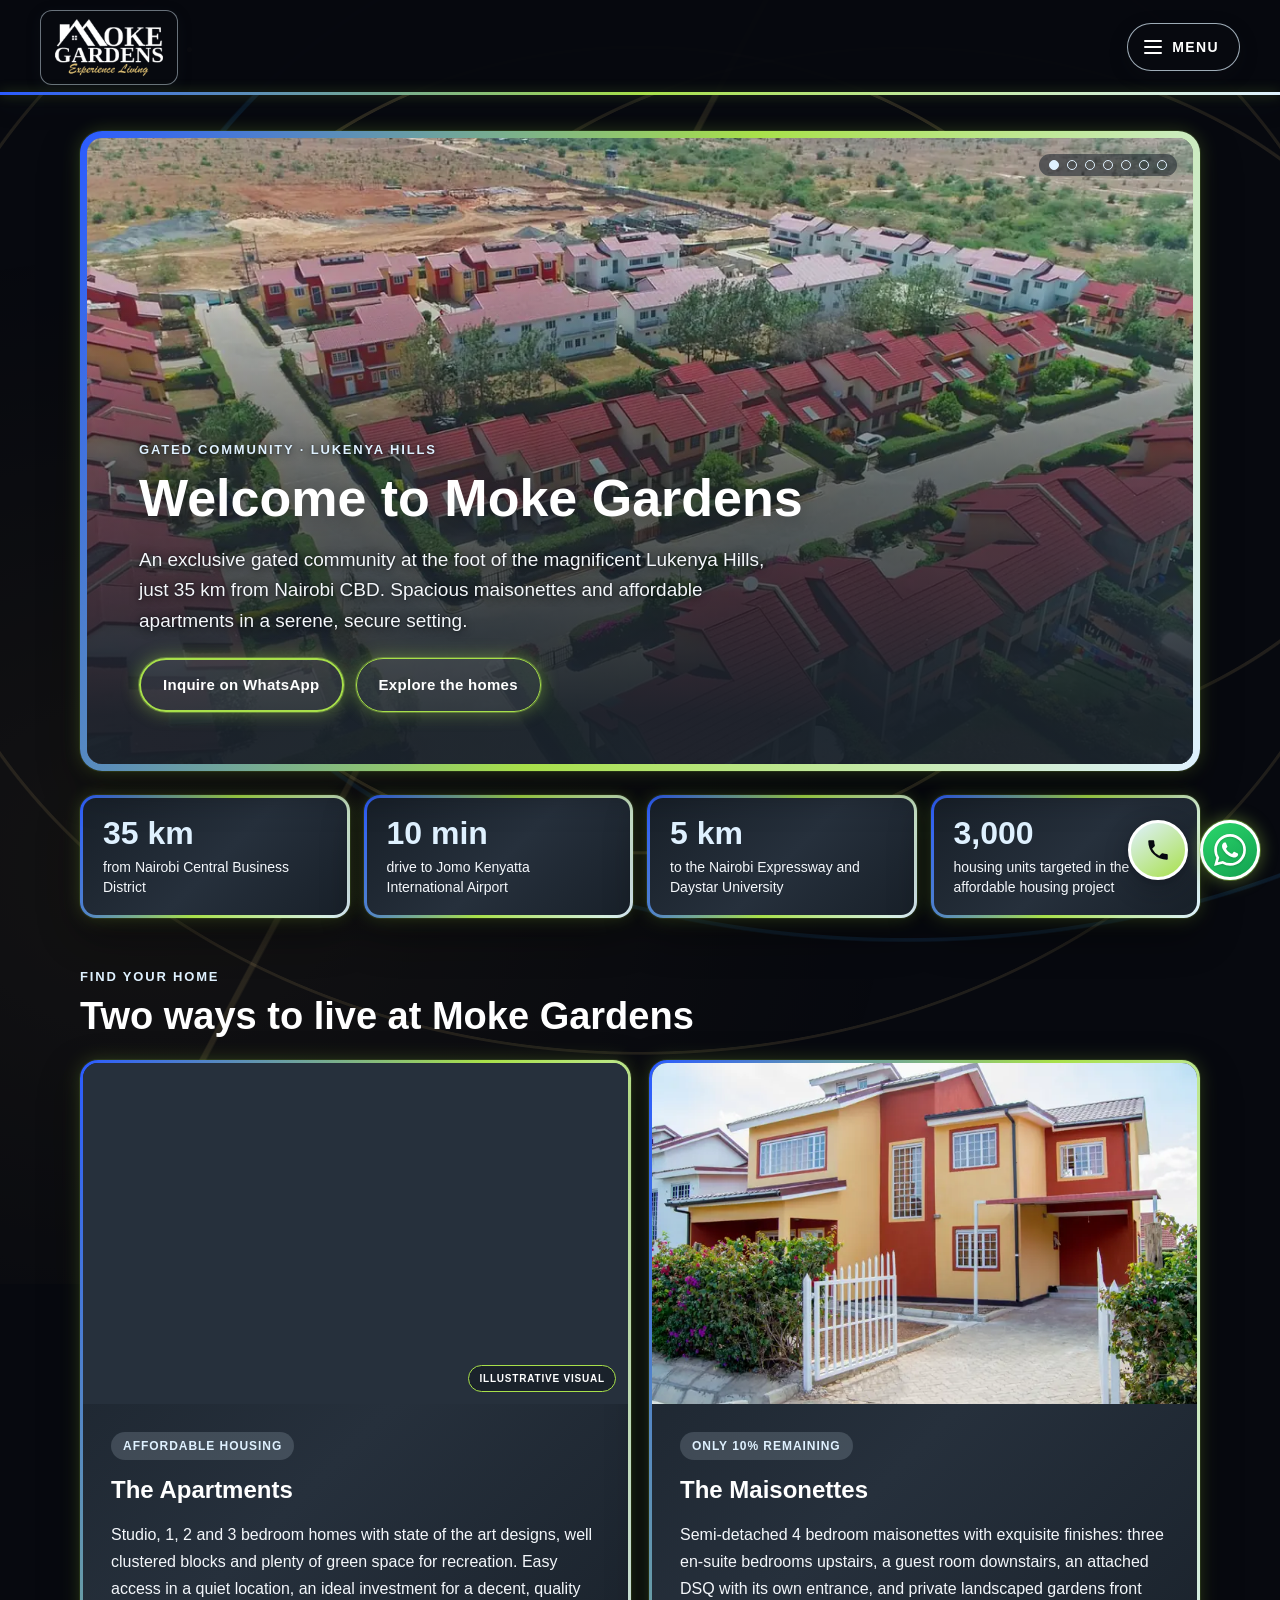
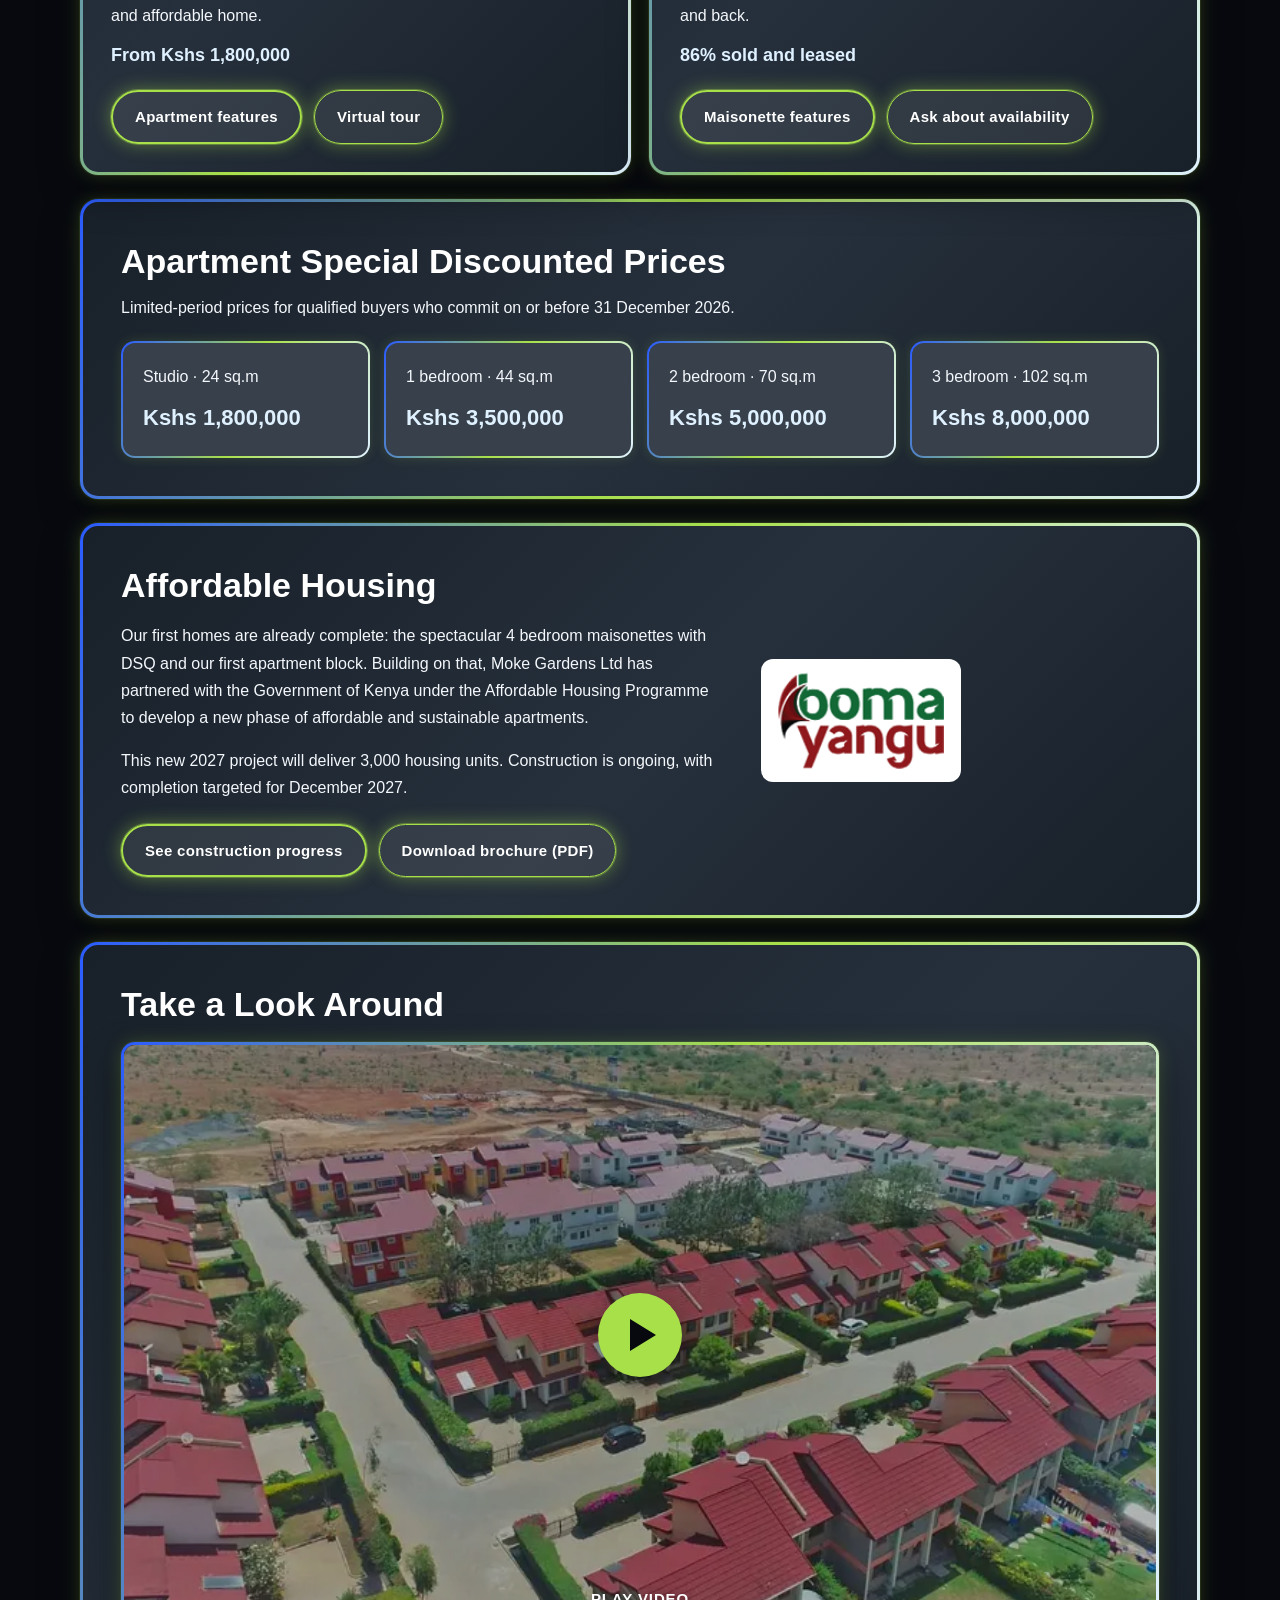
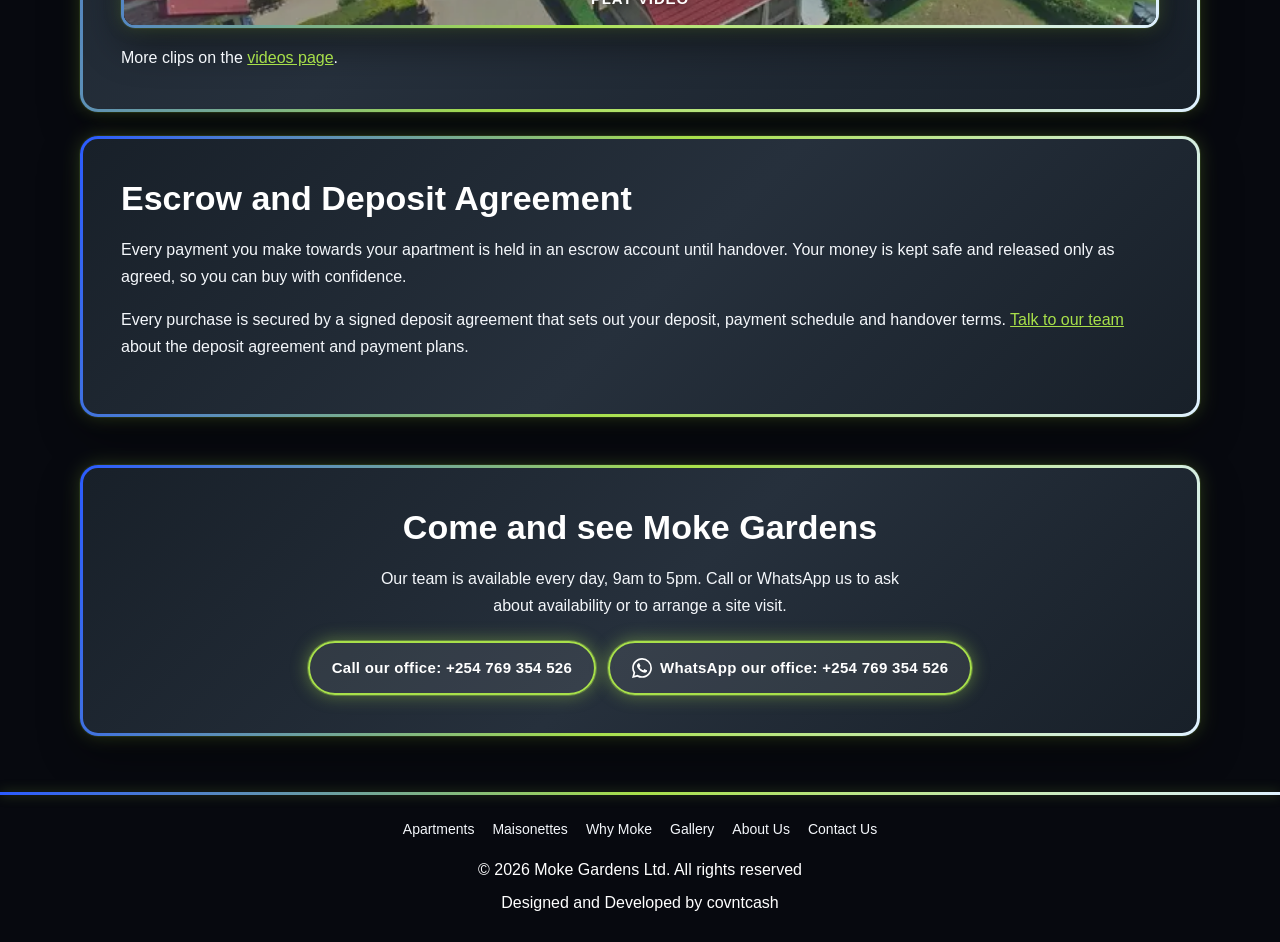
==== commit 0c6cd0e8: "Sync the 3 bedroom price, construction status and maisonette sales from vibe-code-it Brings over 348" ====
--- a/index.html
+++ b/index.html
@@ -141,7 +141,7 @@
                         <span class="listing-tag">Only 10% remaining</span>
                         <h3>The Maisonettes</h3>
                         <p>Semi-detached 4 bedroom maisonettes with exquisite finishes: three en-suite bedrooms upstairs, a guest room downstairs, an attached DSQ with its own entrance, and private landscaped gardens front and back.</p>
-                        <p class="listing-price">90% completed and sold</p>
+                        <p class="listing-price">86% sold and leased</p>
                         <div class="btn-row">
                             <a class="btn btn-gold" href="maisonette.html">Maisonette features</a>
                             <a class="btn" href="https://wa.me/254769354526?text=Hello%20Moke%20Gardens%2C%20is%20a%20maisonette%20still%20available%3F" target="_blank" rel="noopener">Ask about availability</a>
@@ -158,7 +158,7 @@
                     <div class="price-item"><span>Studio · 24 sq.m</span><strong>Kshs 1,800,000</strong></div>
                     <div class="price-item"><span>1 bedroom · 44 sq.m</span><strong>Kshs 3,500,000</strong></div>
                     <div class="price-item"><span>2 bedroom · 70 sq.m</span><strong>Kshs 5,000,000</strong></div>
-                    <div class="price-item"><span>3 bedroom · 102 sq.m</span><strong>Kshs 6,500,000</strong></div>
+                    <div class="price-item"><span>3 bedroom · 102 sq.m</span><strong>Kshs 8,000,000</strong></div>
                 </div>
             </section>
 
@@ -168,7 +168,7 @@
                     <div>
                         <h2 id="ahp-title">Affordable Housing</h2>
                         <p>Our first homes are already complete: the spectacular 4 bedroom maisonettes with DSQ and our first apartment block. Building on that, Moke Gardens Ltd has partnered with the Government of Kenya under the Affordable Housing Programme to develop a new phase of affordable and sustainable apartments.</p>
-                        <p>This new 2027 project will deliver 3,000 housing units. Construction begins in January 2027, with completion targeted for December 2027.</p>
+                        <p>This new 2027 project will deliver 3,000 housing units. Construction is ongoing, with completion targeted for December 2027.</p>
                         <div class="btn-row">
                             <a class="btn btn-gold" href="construction-progress.html">See construction progress</a>
                             <a class="btn" href="files/moke-gardens-brochure.pdf?v=20261104e" target="_blank" rel="noopener">Download brochure (PDF)</a>
@@ -225,6 +225,6 @@
         <a class="btn btn-whatsapp" href="https://wa.me/254769354526?text=Hello%20Moke%20Gardens%2C%20I%27d%20like%20to%20make%20an%20inquiry." target="_blank" rel="noopener"><svg viewBox="0 0 24 24" aria-hidden="true" focusable="false"><path fill="currentColor" d="M17.47 14.38c-.3-.15-1.76-.87-2.03-.97-.27-.1-.47-.15-.67.15-.2.3-.77.97-.94 1.16-.17.2-.35.22-.64.08-.3-.15-1.26-.47-2.39-1.48-.88-.79-1.48-1.76-1.65-2.06-.17-.3-.02-.46.13-.6.13-.14.3-.35.45-.52.15-.18.2-.3.3-.5.1-.2.05-.37-.03-.52-.07-.15-.67-1.61-.92-2.2-.24-.58-.49-.5-.67-.51h-.57c-.2 0-.52.07-.79.37-.27.3-1.04 1.02-1.04 2.48s1.07 2.88 1.21 3.07c.15.2 2.1 3.2 5.08 4.49.71.31 1.26.49 1.7.63.71.22 1.36.2 1.87.12.57-.09 1.76-.72 2-1.41.25-.7.25-1.29.18-1.41-.08-.13-.27-.2-.57-.35m-5.42 7.4h-.01a9.87 9.87 0 0 1-5.03-1.38l-.36-.21-3.74.98 1-3.65-.24-.37a9.86 9.86 0 0 1-1.51-5.26c0-5.45 4.44-9.88 9.89-9.88 2.64 0 5.12 1.03 6.99 2.9a9.82 9.82 0 0 1 2.89 6.99c0 5.45-4.44 9.88-9.89 9.88m8.41-18.3A11.82 11.82 0 0 0 12.05 0C5.5 0 .16 5.34.16 11.89c0 2.1.55 4.14 1.59 5.95L.06 24l6.3-1.65a11.88 11.88 0 0 0 5.68 1.45h.01c6.55 0 11.89-5.34 11.89-11.89a11.82 11.82 0 0 0-3.48-8.41Z"/></svg><span>WhatsApp our office</span></a>
         <a class="btn btn-gold call-fab" href="tel:+254769354526"><svg viewBox="0 0 24 24" aria-hidden="true" focusable="false"><path fill="currentColor" d="M6.6 10.8a15.1 15.1 0 0 0 6.6 6.6l2.2-2.2c.3-.3.7-.4 1-.2 1.1.4 2.3.6 3.6.6.6 0 1 .4 1 1V20c0 .6-.4 1-1 1A17 17 0 0 1 3 4c0-.6.4-1 1-1h3.5c.6 0 1 .4 1 1 0 1.3.2 2.5.6 3.6.1.3 0 .7-.2 1l-2.3 2.2Z"/></svg><span>Call our office: +254 769 354 526</span></a>
     </div>
-    <script src="site.js?v=20261112b" defer></script>
+    <script src="site.js?v=20261112c" defer></script>
 </body>
 </html>
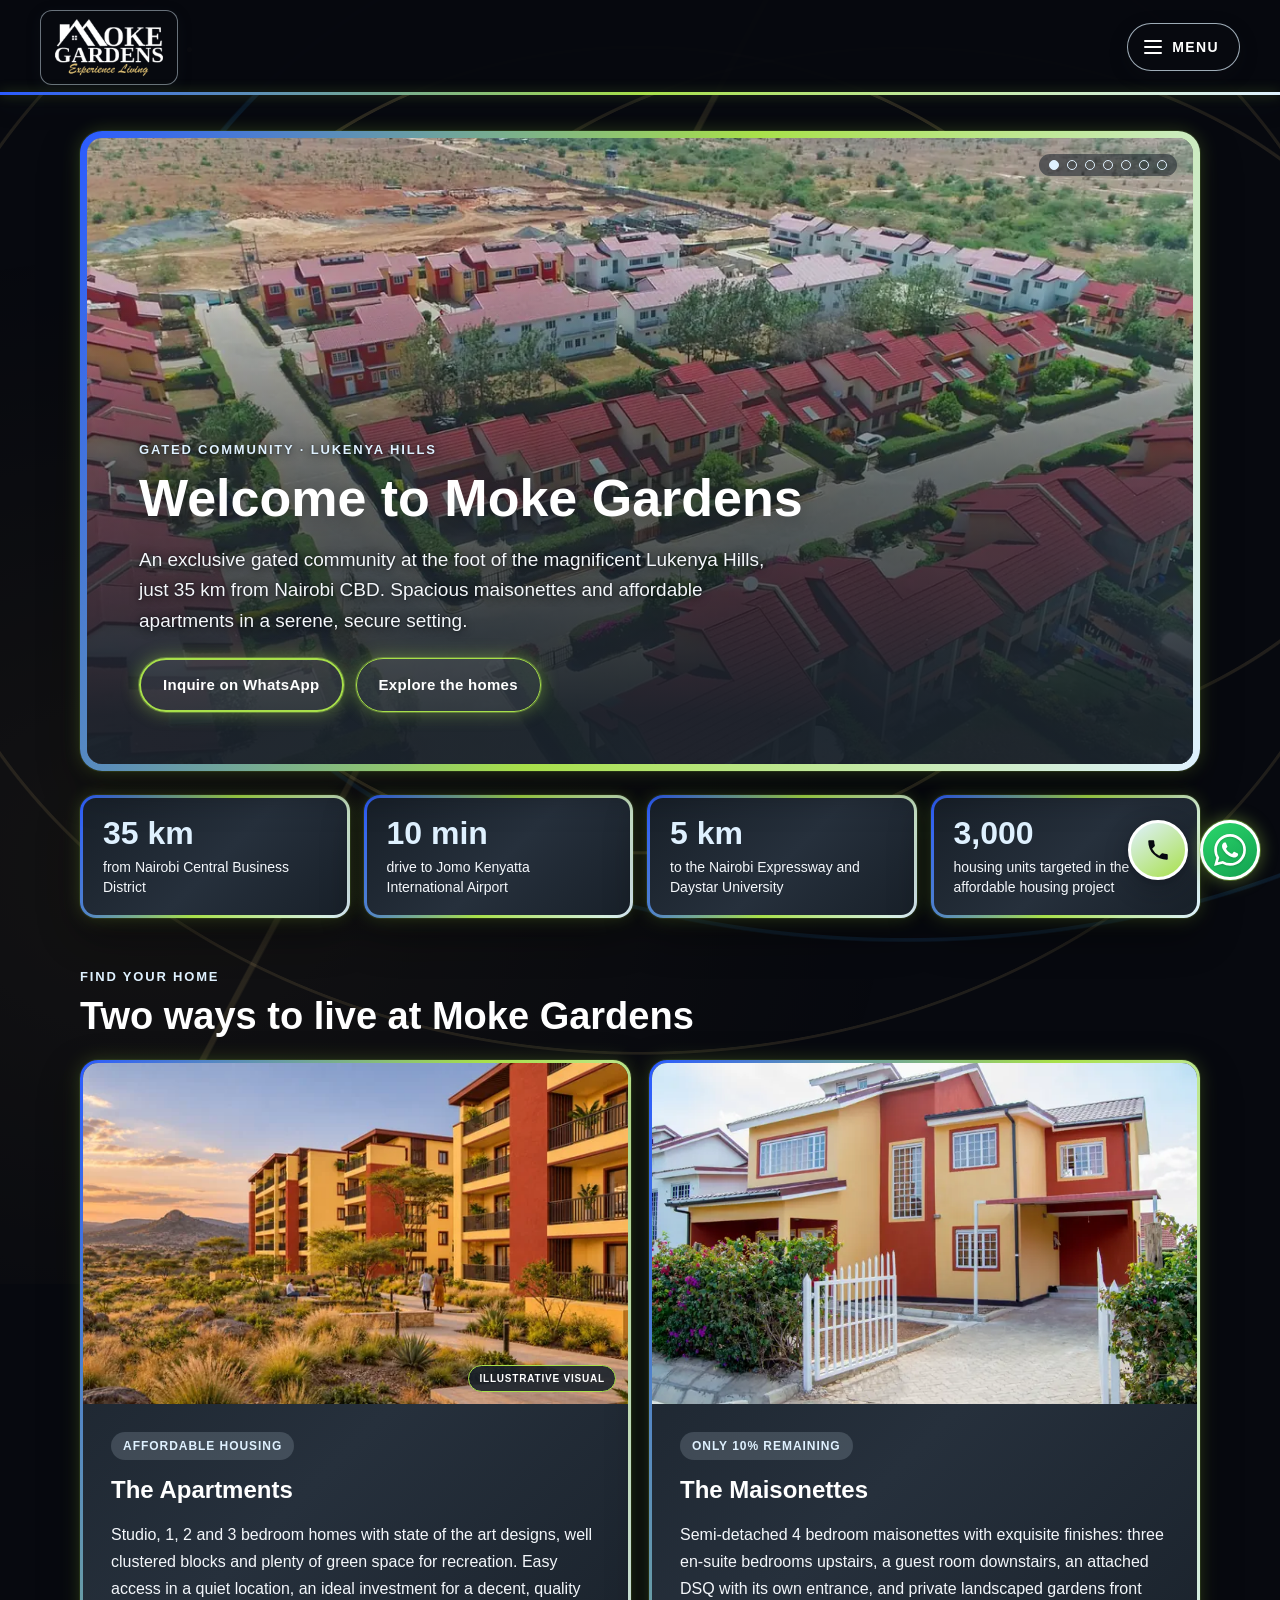
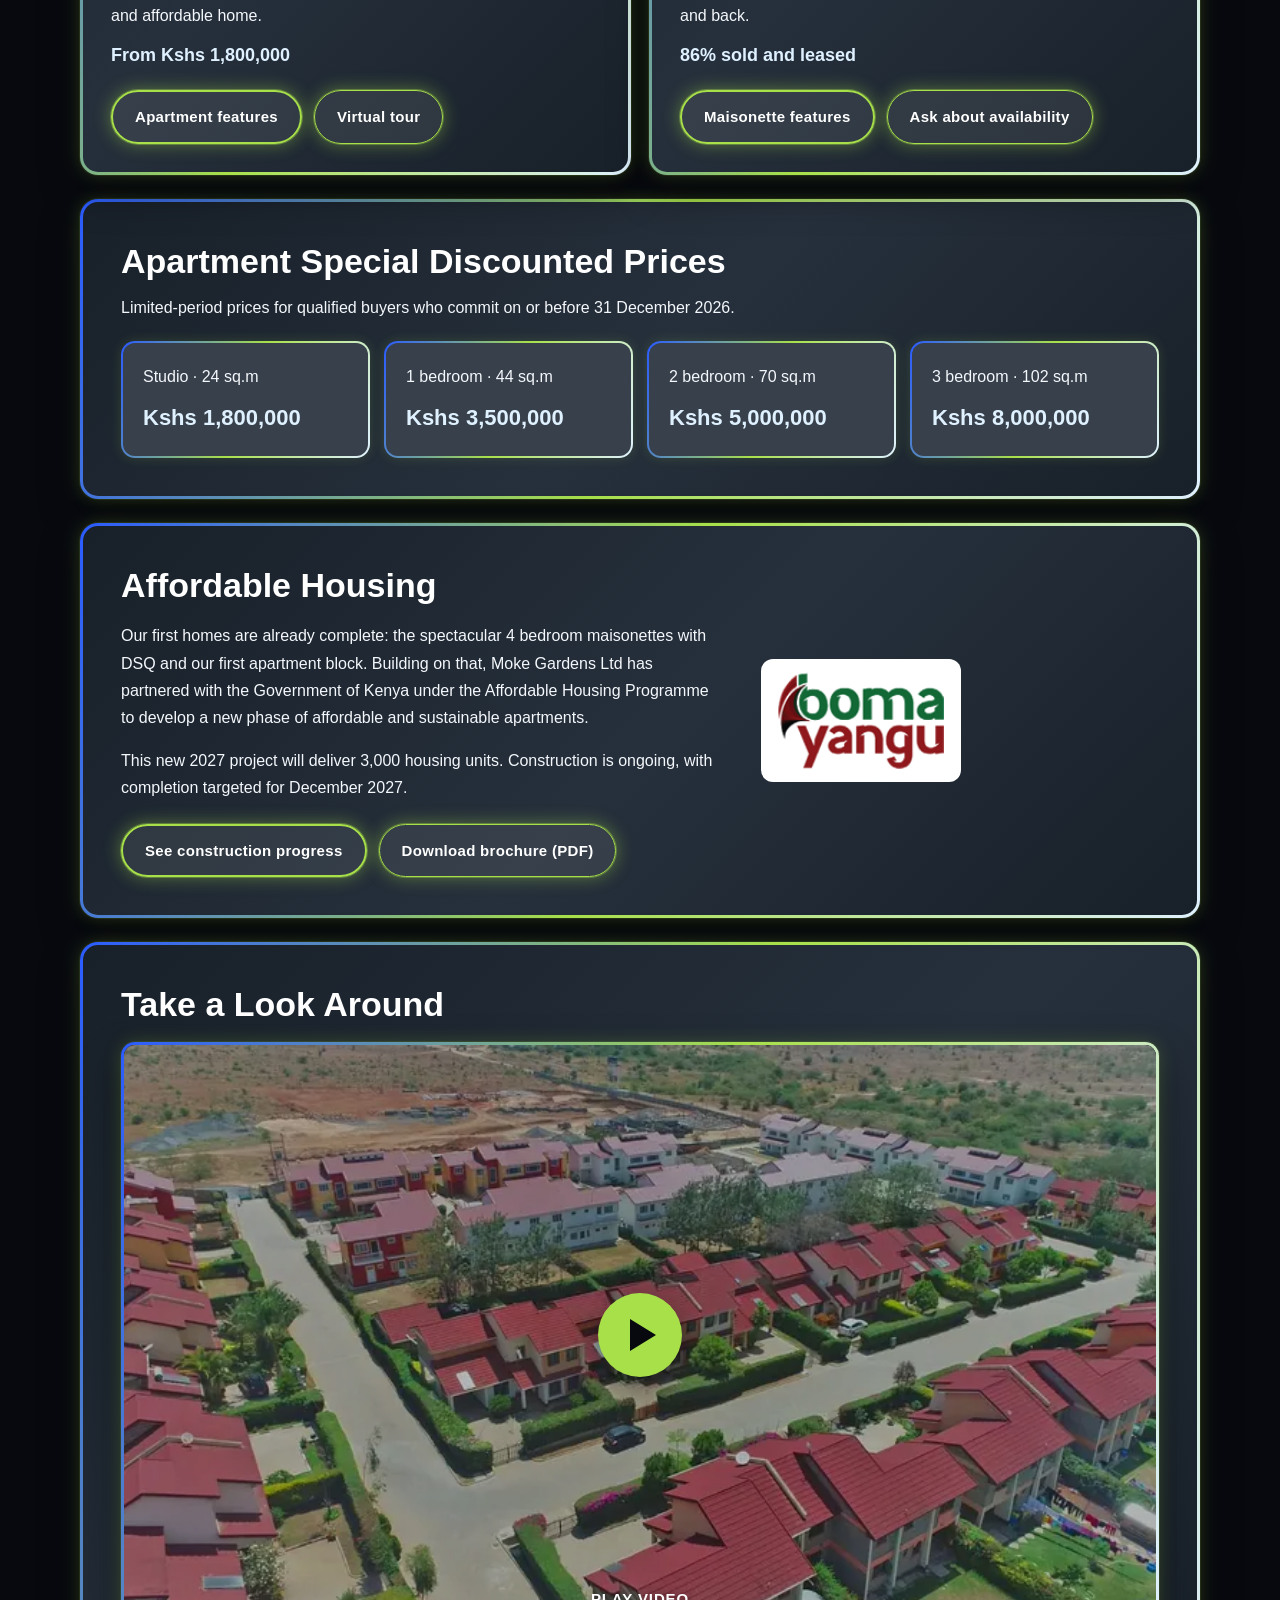
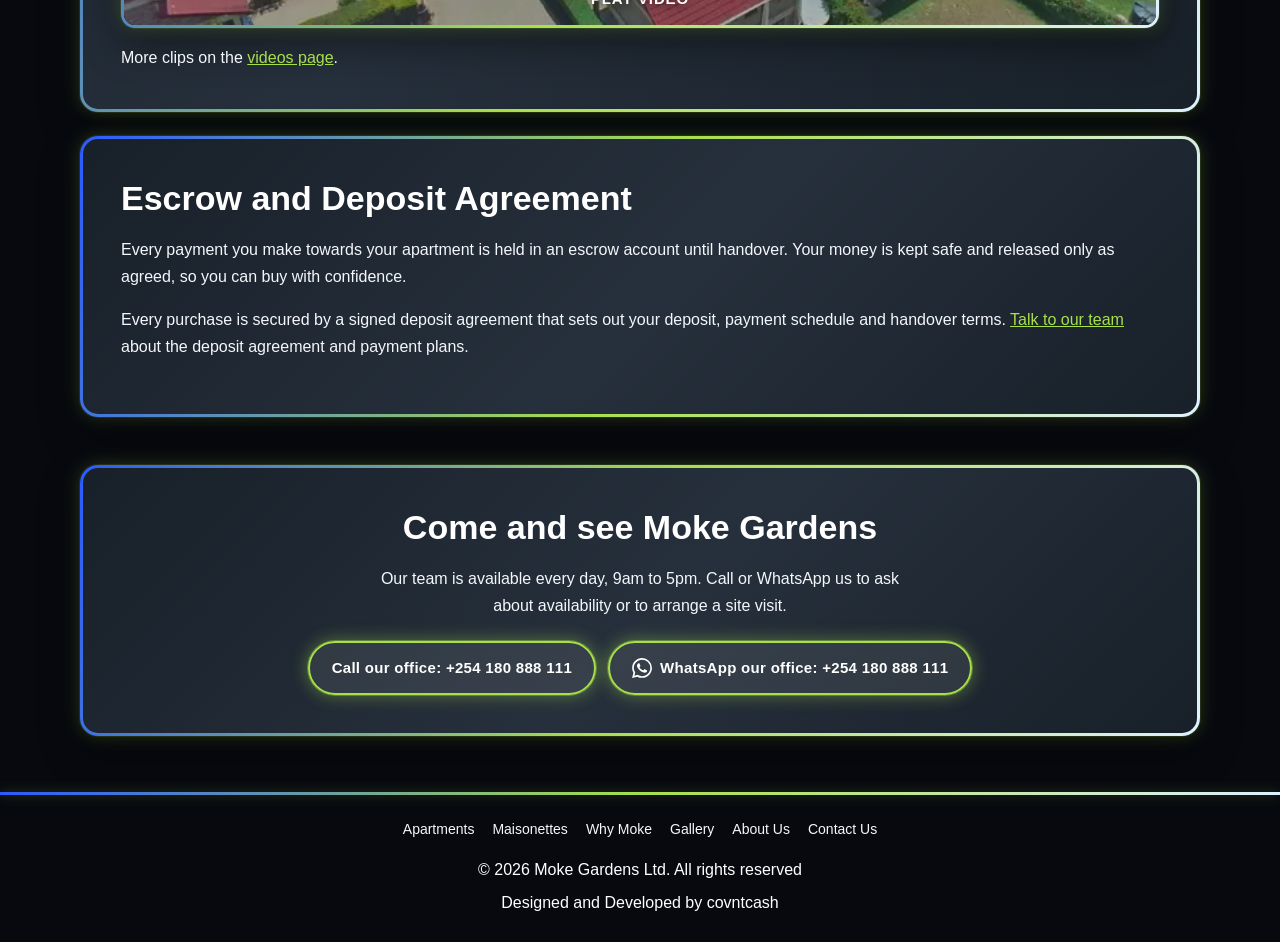
==== commit 07488f65: "Use the new office number 0180 888 111 for calls and WhatsApp Co-Authored-By: Claude Opus 5.5 <norep" ====
--- a/index.html
+++ b/index.html
@@ -32,7 +32,7 @@
         "logo": "https://shalbet2018-png.github.io/Css-playground/images/moke-logo.png",
         "image": "https://shalbet2018-png.github.io/Css-playground/images/photos/2022-02-estate1.webp",
         "description": "Gated community at the foot of the Lukenya Hills offering 4 bedroom maisonettes and affordable apartments.",
-        "telephone": "+254769354526",
+        "telephone": "+254180888111",
         "address": {
             "@type": "PostalAddress",
             "addressLocality": "Lukenya",
@@ -100,7 +100,7 @@
                     <h1 id="page-title">Welcome to Moke Gardens</h1>
                     <p class="hero-lead">An exclusive gated community at the foot of the magnificent Lukenya Hills, just 35 km from Nairobi CBD. Spacious maisonettes and affordable apartments in a serene, secure setting.</p>
                     <div class="btn-row">
-                        <a class="btn btn-gold" href="https://wa.me/254769354526?text=Hello%20Moke%20Gardens%2C%20I%27d%20like%20to%20make%20an%20inquiry." target="_blank" rel="noopener">Inquire on WhatsApp</a>
+                        <a class="btn btn-gold" href="https://wa.me/254180888111?text=Hello%20Moke%20Gardens%2C%20I%27d%20like%20to%20make%20an%20inquiry." target="_blank" rel="noopener">Inquire on WhatsApp</a>
                         <a class="btn" href="#homes">Explore the homes</a>
                     </div>
                 </div>
@@ -144,7 +144,7 @@
                         <p class="listing-price">86% sold and leased</p>
                         <div class="btn-row">
                             <a class="btn btn-gold" href="maisonette.html">Maisonette features</a>
-                            <a class="btn" href="https://wa.me/254769354526?text=Hello%20Moke%20Gardens%2C%20is%20a%20maisonette%20still%20available%3F" target="_blank" rel="noopener">Ask about availability</a>
+                            <a class="btn" href="https://wa.me/254180888111?text=Hello%20Moke%20Gardens%2C%20is%20a%20maisonette%20still%20available%3F" target="_blank" rel="noopener">Ask about availability</a>
                         </div>
                     </div>
                 </article>
@@ -201,8 +201,8 @@
                 <h2 id="cta-title">Come and see Moke Gardens</h2>
                 <p>Our team is available every day, 9am to 5pm. Call or WhatsApp us to ask about availability or to arrange a site visit.</p>
                 <div class="btn-row">
-                    <a class="btn btn-gold" href="tel:+254769354526">Call our office: +254 769 354 526</a>
-                    <a class="btn btn-whatsapp" href="https://wa.me/254769354526?text=Hello%20Moke%20Gardens%2C%20I%27d%20like%20to%20make%20an%20inquiry." target="_blank" rel="noopener"><svg viewBox="0 0 24 24" aria-hidden="true" focusable="false"><path fill="currentColor" d="M17.47 14.38c-.3-.15-1.76-.87-2.03-.97-.27-.1-.47-.15-.67.15-.2.3-.77.97-.94 1.16-.17.2-.35.22-.64.08-.3-.15-1.26-.47-2.39-1.48-.88-.79-1.48-1.76-1.65-2.06-.17-.3-.02-.46.13-.6.13-.14.3-.35.45-.52.15-.18.2-.3.3-.5.1-.2.05-.37-.03-.52-.07-.15-.67-1.61-.92-2.2-.24-.58-.49-.5-.67-.51h-.57c-.2 0-.52.07-.79.37-.27.3-1.04 1.02-1.04 2.48s1.07 2.88 1.21 3.07c.15.2 2.1 3.2 5.08 4.49.71.31 1.26.49 1.7.63.71.22 1.36.2 1.87.12.57-.09 1.76-.72 2-1.41.25-.7.25-1.29.18-1.41-.08-.13-.27-.2-.57-.35m-5.42 7.4h-.01a9.87 9.87 0 0 1-5.03-1.38l-.36-.21-3.74.98 1-3.65-.24-.37a9.86 9.86 0 0 1-1.51-5.26c0-5.45 4.44-9.88 9.89-9.88 2.64 0 5.12 1.03 6.99 2.9a9.82 9.82 0 0 1 2.89 6.99c0 5.45-4.44 9.88-9.89 9.88m8.41-18.3A11.82 11.82 0 0 0 12.05 0C5.5 0 .16 5.34.16 11.89c0 2.1.55 4.14 1.59 5.95L.06 24l6.3-1.65a11.88 11.88 0 0 0 5.68 1.45h.01c6.55 0 11.89-5.34 11.89-11.89a11.82 11.82 0 0 0-3.48-8.41Z"/></svg><span>WhatsApp our office: +254 769 354 526</span></a>
+                    <a class="btn btn-gold" href="tel:+254180888111">Call our office: +254 180 888 111</a>
+                    <a class="btn btn-whatsapp" href="https://wa.me/254180888111?text=Hello%20Moke%20Gardens%2C%20I%27d%20like%20to%20make%20an%20inquiry." target="_blank" rel="noopener"><svg viewBox="0 0 24 24" aria-hidden="true" focusable="false"><path fill="currentColor" d="M17.47 14.38c-.3-.15-1.76-.87-2.03-.97-.27-.1-.47-.15-.67.15-.2.3-.77.97-.94 1.16-.17.2-.35.22-.64.08-.3-.15-1.26-.47-2.39-1.48-.88-.79-1.48-1.76-1.65-2.06-.17-.3-.02-.46.13-.6.13-.14.3-.35.45-.52.15-.18.2-.3.3-.5.1-.2.05-.37-.03-.52-.07-.15-.67-1.61-.92-2.2-.24-.58-.49-.5-.67-.51h-.57c-.2 0-.52.07-.79.37-.27.3-1.04 1.02-1.04 2.48s1.07 2.88 1.21 3.07c.15.2 2.1 3.2 5.08 4.49.71.31 1.26.49 1.7.63.71.22 1.36.2 1.87.12.57-.09 1.76-.72 2-1.41.25-.7.25-1.29.18-1.41-.08-.13-.27-.2-.57-.35m-5.42 7.4h-.01a9.87 9.87 0 0 1-5.03-1.38l-.36-.21-3.74.98 1-3.65-.24-.37a9.86 9.86 0 0 1-1.51-5.26c0-5.45 4.44-9.88 9.89-9.88 2.64 0 5.12 1.03 6.99 2.9a9.82 9.82 0 0 1 2.89 6.99c0 5.45-4.44 9.88-9.89 9.88m8.41-18.3A11.82 11.82 0 0 0 12.05 0C5.5 0 .16 5.34.16 11.89c0 2.1.55 4.14 1.59 5.95L.06 24l6.3-1.65a11.88 11.88 0 0 0 5.68 1.45h.01c6.55 0 11.89-5.34 11.89-11.89a11.82 11.82 0 0 0-3.48-8.41Z"/></svg><span>WhatsApp our office: +254 180 888 111</span></a>
                 </div>
             </section>
         </main>
@@ -222,8 +222,8 @@
     </div>
 
     <div class="fab-stack">
-        <a class="btn btn-whatsapp" href="https://wa.me/254769354526?text=Hello%20Moke%20Gardens%2C%20I%27d%20like%20to%20make%20an%20inquiry." target="_blank" rel="noopener"><svg viewBox="0 0 24 24" aria-hidden="true" focusable="false"><path fill="currentColor" d="M17.47 14.38c-.3-.15-1.76-.87-2.03-.97-.27-.1-.47-.15-.67.15-.2.3-.77.97-.94 1.16-.17.2-.35.22-.64.08-.3-.15-1.26-.47-2.39-1.48-.88-.79-1.48-1.76-1.65-2.06-.17-.3-.02-.46.13-.6.13-.14.3-.35.45-.52.15-.18.2-.3.3-.5.1-.2.05-.37-.03-.52-.07-.15-.67-1.61-.92-2.2-.24-.58-.49-.5-.67-.51h-.57c-.2 0-.52.07-.79.37-.27.3-1.04 1.02-1.04 2.48s1.07 2.88 1.21 3.07c.15.2 2.1 3.2 5.08 4.49.71.31 1.26.49 1.7.63.71.22 1.36.2 1.87.12.57-.09 1.76-.72 2-1.41.25-.7.25-1.29.18-1.41-.08-.13-.27-.2-.57-.35m-5.42 7.4h-.01a9.87 9.87 0 0 1-5.03-1.38l-.36-.21-3.74.98 1-3.65-.24-.37a9.86 9.86 0 0 1-1.51-5.26c0-5.45 4.44-9.88 9.89-9.88 2.64 0 5.12 1.03 6.99 2.9a9.82 9.82 0 0 1 2.89 6.99c0 5.45-4.44 9.88-9.89 9.88m8.41-18.3A11.82 11.82 0 0 0 12.05 0C5.5 0 .16 5.34.16 11.89c0 2.1.55 4.14 1.59 5.95L.06 24l6.3-1.65a11.88 11.88 0 0 0 5.68 1.45h.01c6.55 0 11.89-5.34 11.89-11.89a11.82 11.82 0 0 0-3.48-8.41Z"/></svg><span>WhatsApp our office</span></a>
-        <a class="btn btn-gold call-fab" href="tel:+254769354526"><svg viewBox="0 0 24 24" aria-hidden="true" focusable="false"><path fill="currentColor" d="M6.6 10.8a15.1 15.1 0 0 0 6.6 6.6l2.2-2.2c.3-.3.7-.4 1-.2 1.1.4 2.3.6 3.6.6.6 0 1 .4 1 1V20c0 .6-.4 1-1 1A17 17 0 0 1 3 4c0-.6.4-1 1-1h3.5c.6 0 1 .4 1 1 0 1.3.2 2.5.6 3.6.1.3 0 .7-.2 1l-2.3 2.2Z"/></svg><span>Call our office: +254 769 354 526</span></a>
+        <a class="btn btn-whatsapp" href="https://wa.me/254180888111?text=Hello%20Moke%20Gardens%2C%20I%27d%20like%20to%20make%20an%20inquiry." target="_blank" rel="noopener"><svg viewBox="0 0 24 24" aria-hidden="true" focusable="false"><path fill="currentColor" d="M17.47 14.38c-.3-.15-1.76-.87-2.03-.97-.27-.1-.47-.15-.67.15-.2.3-.77.97-.94 1.16-.17.2-.35.22-.64.08-.3-.15-1.26-.47-2.39-1.48-.88-.79-1.48-1.76-1.65-2.06-.17-.3-.02-.46.13-.6.13-.14.3-.35.45-.52.15-.18.2-.3.3-.5.1-.2.05-.37-.03-.52-.07-.15-.67-1.61-.92-2.2-.24-.58-.49-.5-.67-.51h-.57c-.2 0-.52.07-.79.37-.27.3-1.04 1.02-1.04 2.48s1.07 2.88 1.21 3.07c.15.2 2.1 3.2 5.08 4.49.71.31 1.26.49 1.7.63.71.22 1.36.2 1.87.12.57-.09 1.76-.72 2-1.41.25-.7.25-1.29.18-1.41-.08-.13-.27-.2-.57-.35m-5.42 7.4h-.01a9.87 9.87 0 0 1-5.03-1.38l-.36-.21-3.74.98 1-3.65-.24-.37a9.86 9.86 0 0 1-1.51-5.26c0-5.45 4.44-9.88 9.89-9.88 2.64 0 5.12 1.03 6.99 2.9a9.82 9.82 0 0 1 2.89 6.99c0 5.45-4.44 9.88-9.89 9.88m8.41-18.3A11.82 11.82 0 0 0 12.05 0C5.5 0 .16 5.34.16 11.89c0 2.1.55 4.14 1.59 5.95L.06 24l6.3-1.65a11.88 11.88 0 0 0 5.68 1.45h.01c6.55 0 11.89-5.34 11.89-11.89a11.82 11.82 0 0 0-3.48-8.41Z"/></svg><span>WhatsApp our office</span></a>
+        <a class="btn btn-gold call-fab" href="tel:+254180888111"><svg viewBox="0 0 24 24" aria-hidden="true" focusable="false"><path fill="currentColor" d="M6.6 10.8a15.1 15.1 0 0 0 6.6 6.6l2.2-2.2c.3-.3.7-.4 1-.2 1.1.4 2.3.6 3.6.6.6 0 1 .4 1 1V20c0 .6-.4 1-1 1A17 17 0 0 1 3 4c0-.6.4-1 1-1h3.5c.6 0 1 .4 1 1 0 1.3.2 2.5.6 3.6.1.3 0 .7-.2 1l-2.3 2.2Z"/></svg><span>Call our office: +254 180 888 111</span></a>
     </div>
     <script src="site.js?v=20261112c" defer></script>
 </body>
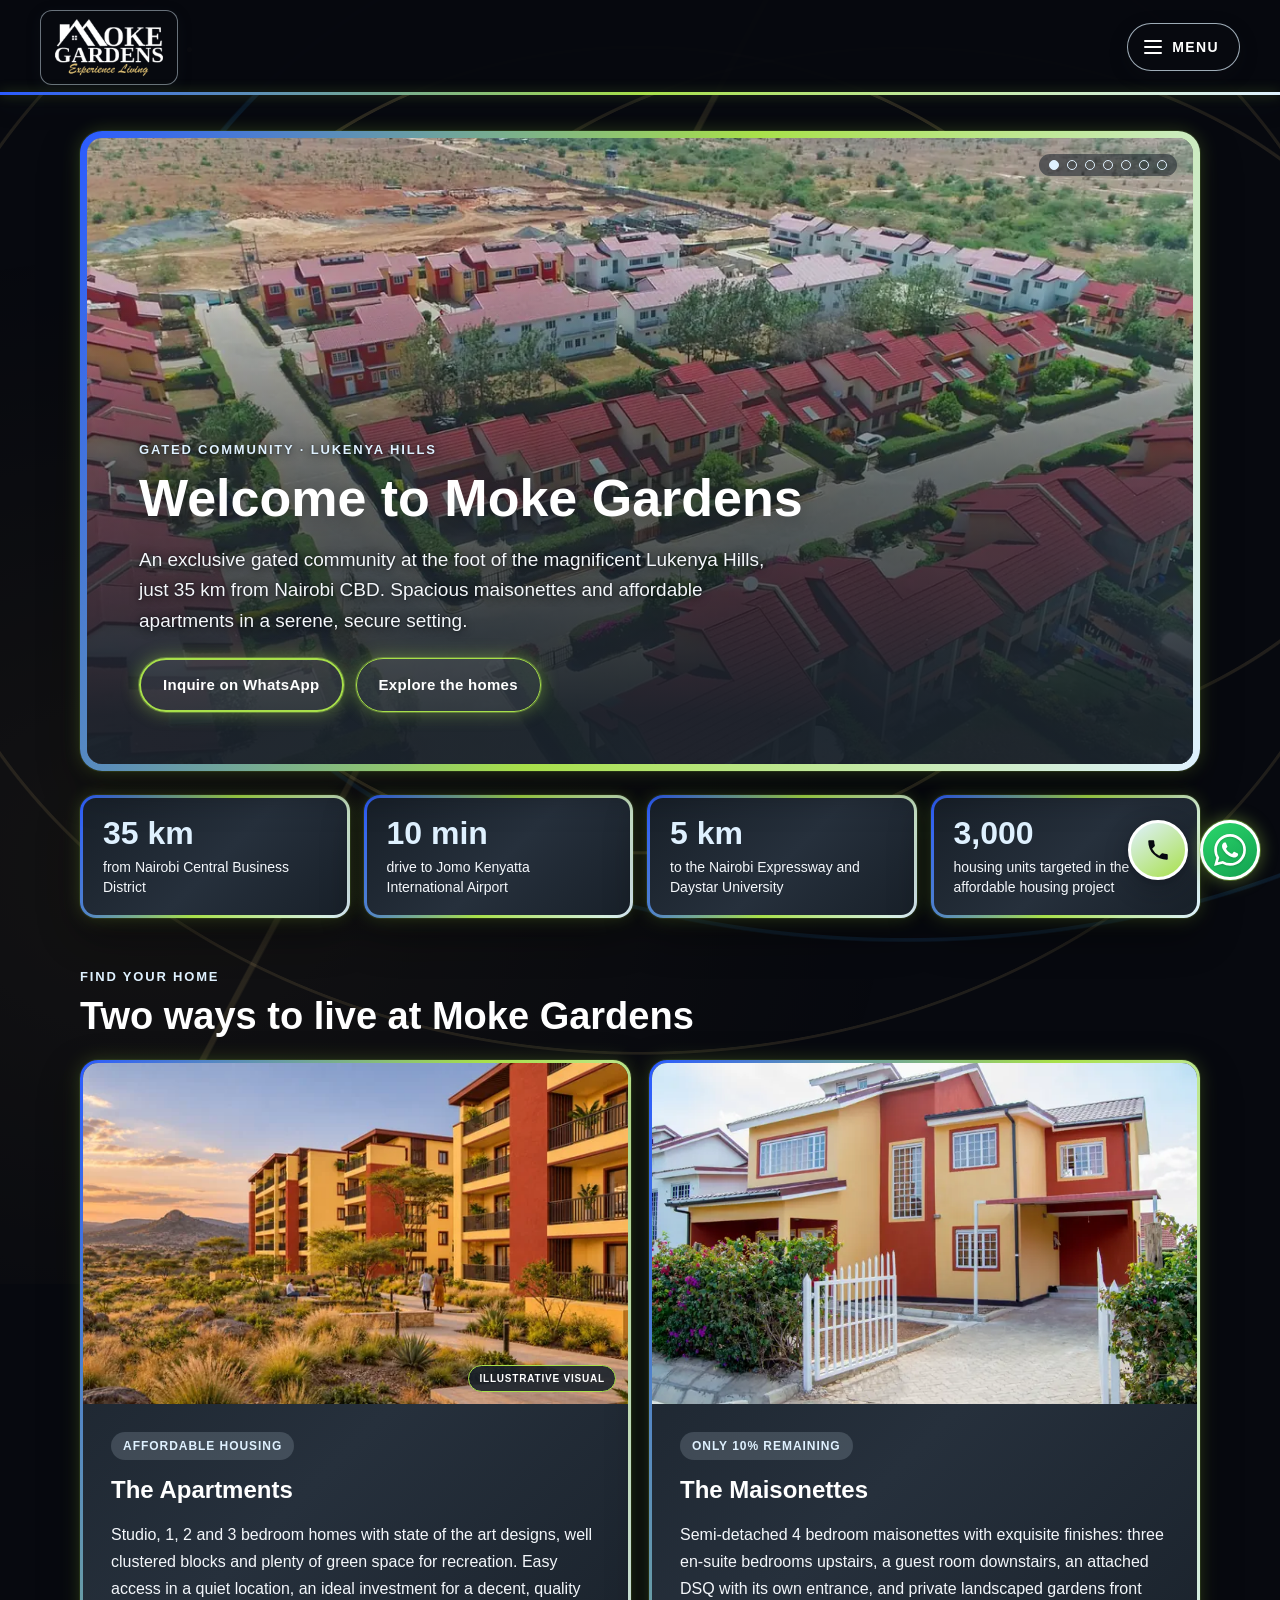
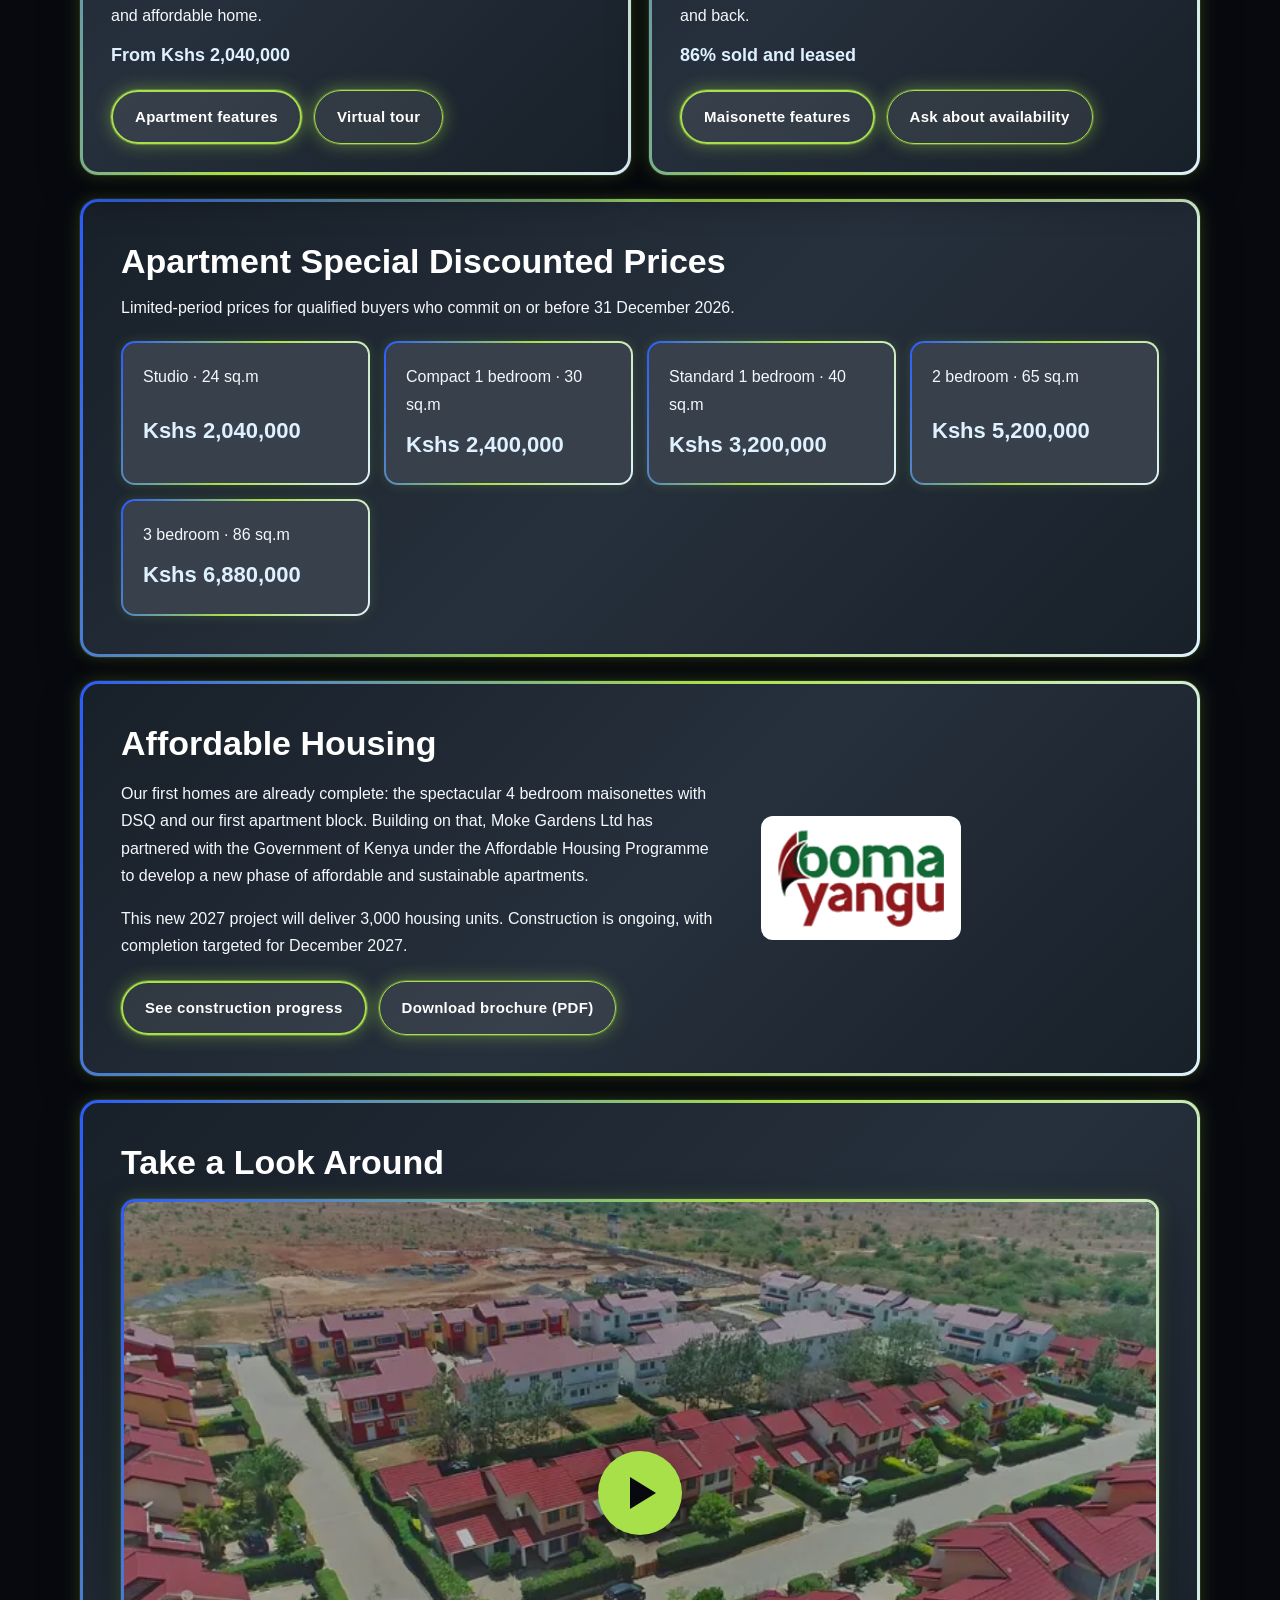
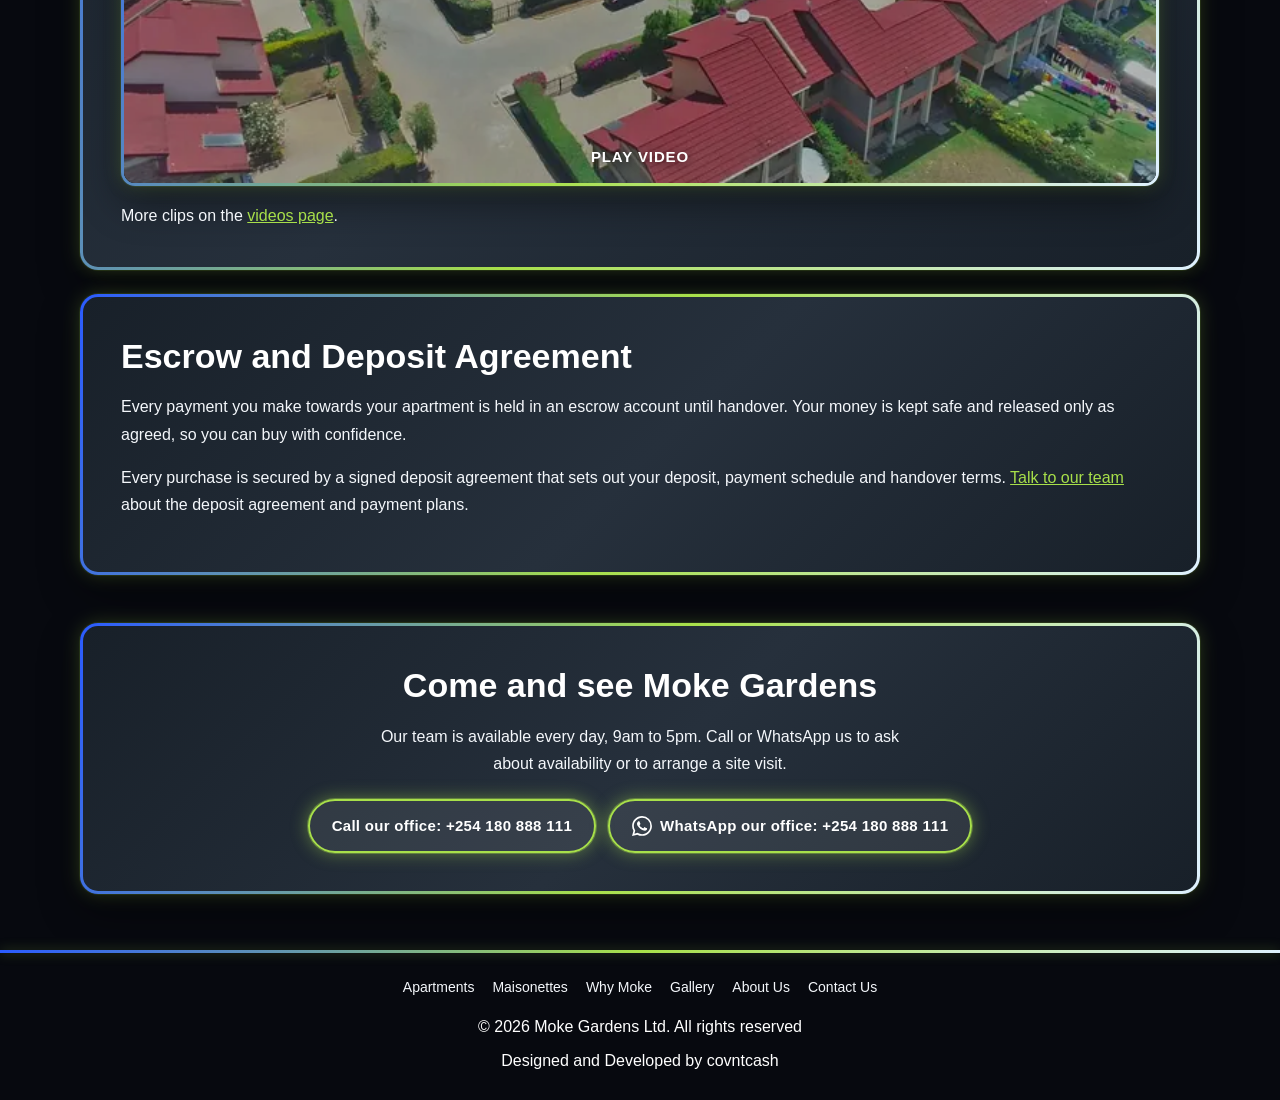
==== commit 455d4b0c: "Sync apartment prices, sizes and brochure from vibe-code-it - Studio Kshs 2,040,000; new compact 1 b" ====
--- a/index.html
+++ b/index.html
@@ -15,7 +15,7 @@
     <meta property="og:site_name" content="Moke Gardens">
     <meta property="og:locale" content="en_GB">
     <meta property="og:title" content="Moke Gardens | Experience Living">
-    <meta property="og:description" content="A gated community at the foot of the Lukenya Hills, 35 km from Nairobi CBD. Maisonettes and affordable apartments from Kshs 1,800,000.">
+    <meta property="og:description" content="A gated community at the foot of the Lukenya Hills, 35 km from Nairobi CBD. Maisonettes and affordable apartments from Kshs 2,040,000.">
     <meta property="og:url" content="https://shalbet2018-png.github.io/Css-playground/">
     <meta property="og:image" content="https://shalbet2018-png.github.io/Css-playground/images/photos/2022-02-estate1.webp">
     <meta name="twitter:card" content="summary_large_image">
@@ -127,7 +127,7 @@
                         <span class="listing-tag">Affordable housing</span>
                         <h3>The Apartments</h3>
                         <p>Studio, 1, 2 and 3 bedroom homes with state of the art designs, well clustered blocks and plenty of green space for recreation. Easy access in a quiet location, an ideal investment for a decent, quality and affordable home.</p>
-                        <p class="listing-price">From Kshs 1,800,000</p>
+                        <p class="listing-price">From Kshs 2,040,000</p>
                         <div class="btn-row">
                             <a class="btn btn-gold" href="apartments.html">Apartment features</a>
                             <a class="btn" href="2bed-virtual-tour.html">Virtual tour</a>
@@ -155,10 +155,11 @@
                 <h2 id="pricing-title">Apartment Special Discounted Prices</h2>
                 <p class="pricing-intro">Limited-period prices for qualified buyers who commit on or before 31 December 2026.</p>
                 <div class="price-grid">
-                    <div class="price-item"><span>Studio · 24 sq.m</span><strong>Kshs 1,800,000</strong></div>
-                    <div class="price-item"><span>1 bedroom · 44 sq.m</span><strong>Kshs 3,500,000</strong></div>
-                    <div class="price-item"><span>2 bedroom · 70 sq.m</span><strong>Kshs 5,000,000</strong></div>
-                    <div class="price-item"><span>3 bedroom · 102 sq.m</span><strong>Kshs 8,000,000</strong></div>
+                    <div class="price-item"><span>Studio · 24 sq.m</span><strong>Kshs 2,040,000</strong></div>
+                    <div class="price-item"><span>Compact 1 bedroom · 30 sq.m</span><strong>Kshs 2,400,000</strong></div>
+                    <div class="price-item"><span>Standard 1 bedroom · 40 sq.m</span><strong>Kshs 3,200,000</strong></div>
+                    <div class="price-item"><span>2 bedroom · 65 sq.m</span><strong>Kshs 5,200,000</strong></div>
+                    <div class="price-item"><span>3 bedroom · 86 sq.m</span><strong>Kshs 6,880,000</strong></div>
                 </div>
             </section>
 
@@ -225,6 +226,6 @@
         <a class="btn btn-whatsapp" href="https://wa.me/254180888111?text=Hello%20Moke%20Gardens%2C%20I%27d%20like%20to%20make%20an%20inquiry." target="_blank" rel="noopener"><svg viewBox="0 0 24 24" aria-hidden="true" focusable="false"><path fill="currentColor" d="M17.47 14.38c-.3-.15-1.76-.87-2.03-.97-.27-.1-.47-.15-.67.15-.2.3-.77.97-.94 1.16-.17.2-.35.22-.64.08-.3-.15-1.26-.47-2.39-1.48-.88-.79-1.48-1.76-1.65-2.06-.17-.3-.02-.46.13-.6.13-.14.3-.35.45-.52.15-.18.2-.3.3-.5.1-.2.05-.37-.03-.52-.07-.15-.67-1.61-.92-2.2-.24-.58-.49-.5-.67-.51h-.57c-.2 0-.52.07-.79.37-.27.3-1.04 1.02-1.04 2.48s1.07 2.88 1.21 3.07c.15.2 2.1 3.2 5.08 4.49.71.31 1.26.49 1.7.63.71.22 1.36.2 1.87.12.57-.09 1.76-.72 2-1.41.25-.7.25-1.29.18-1.41-.08-.13-.27-.2-.57-.35m-5.42 7.4h-.01a9.87 9.87 0 0 1-5.03-1.38l-.36-.21-3.74.98 1-3.65-.24-.37a9.86 9.86 0 0 1-1.51-5.26c0-5.45 4.44-9.88 9.89-9.88 2.64 0 5.12 1.03 6.99 2.9a9.82 9.82 0 0 1 2.89 6.99c0 5.45-4.44 9.88-9.89 9.88m8.41-18.3A11.82 11.82 0 0 0 12.05 0C5.5 0 .16 5.34.16 11.89c0 2.1.55 4.14 1.59 5.95L.06 24l6.3-1.65a11.88 11.88 0 0 0 5.68 1.45h.01c6.55 0 11.89-5.34 11.89-11.89a11.82 11.82 0 0 0-3.48-8.41Z"/></svg><span>WhatsApp our office</span></a>
         <a class="btn btn-gold call-fab" href="tel:+254180888111"><svg viewBox="0 0 24 24" aria-hidden="true" focusable="false"><path fill="currentColor" d="M6.6 10.8a15.1 15.1 0 0 0 6.6 6.6l2.2-2.2c.3-.3.7-.4 1-.2 1.1.4 2.3.6 3.6.6.6 0 1 .4 1 1V20c0 .6-.4 1-1 1A17 17 0 0 1 3 4c0-.6.4-1 1-1h3.5c.6 0 1 .4 1 1 0 1.3.2 2.5.6 3.6.1.3 0 .7-.2 1l-2.3 2.2Z"/></svg><span>Call our office: +254 180 888 111</span></a>
     </div>
-    <script src="site.js?v=20261112c" defer></script>
+    <script src="site.js?v=20261123a" defer></script>
 </body>
 </html>
